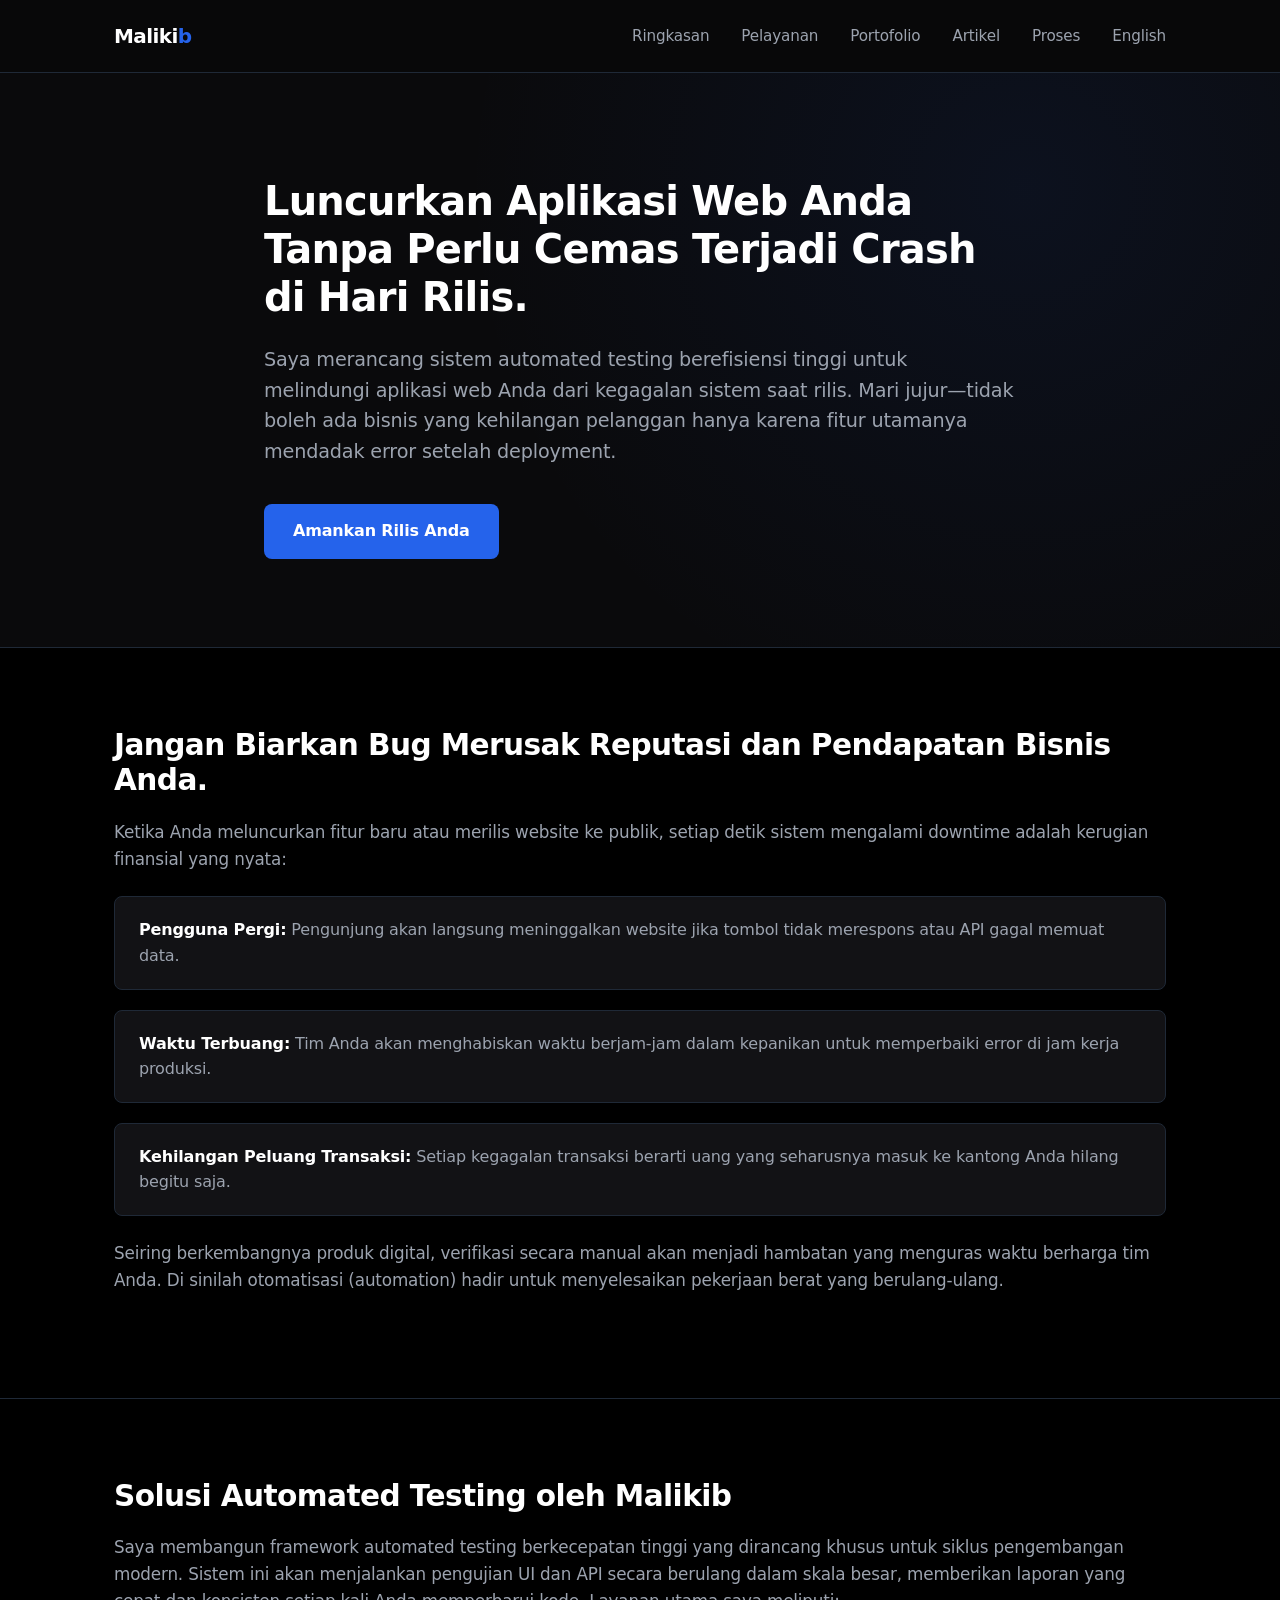
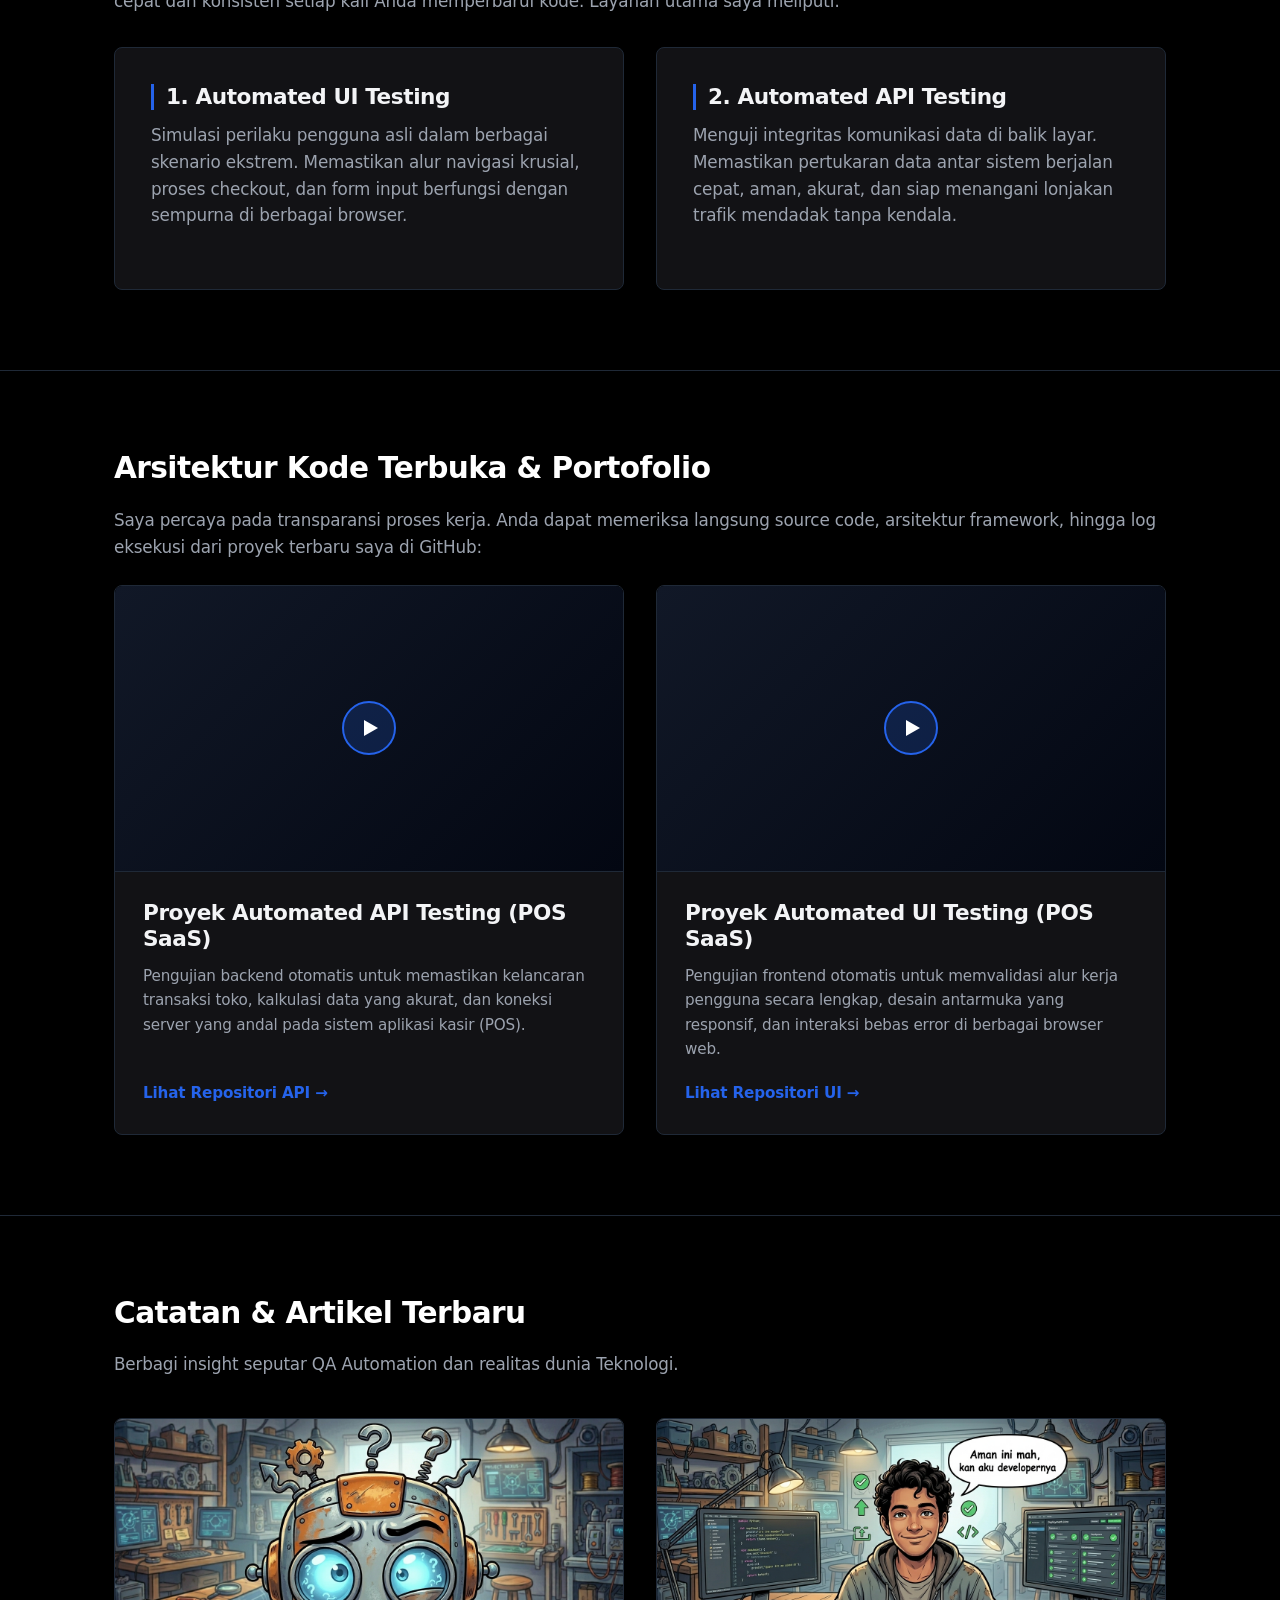
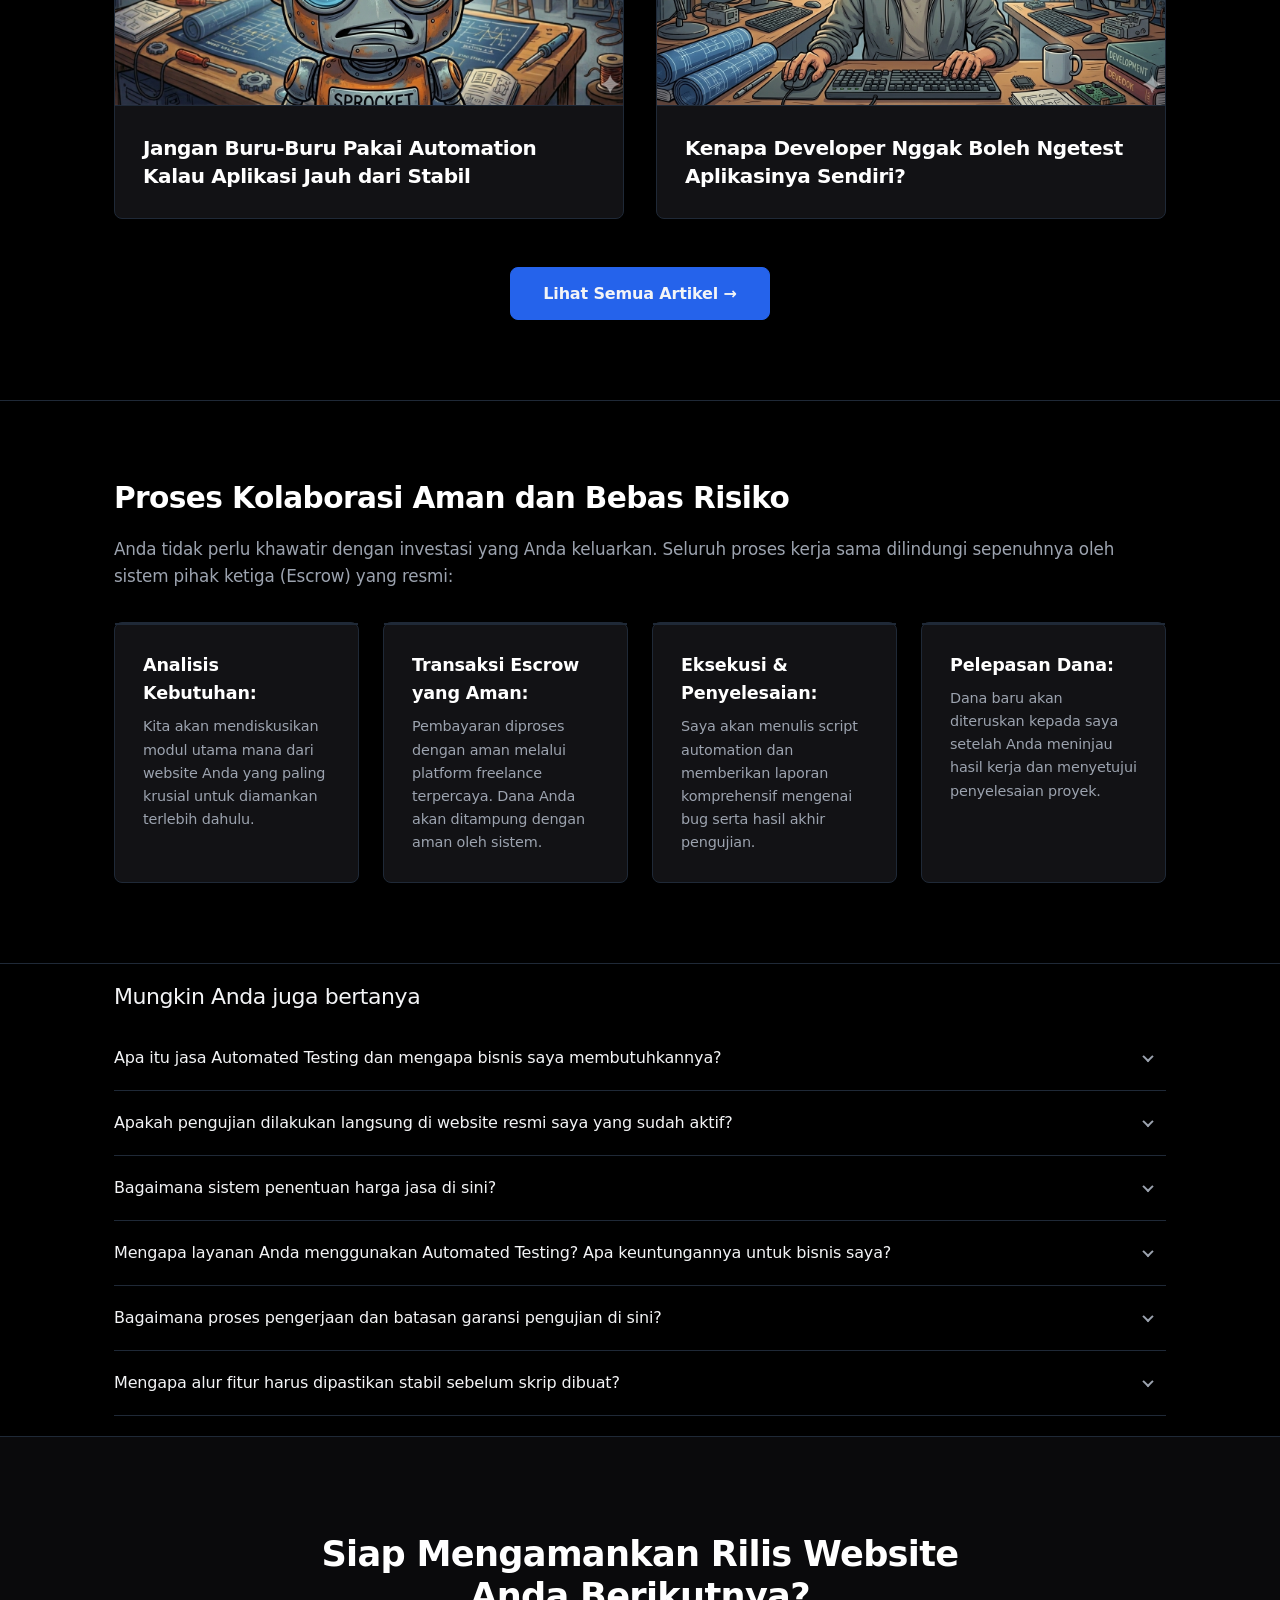
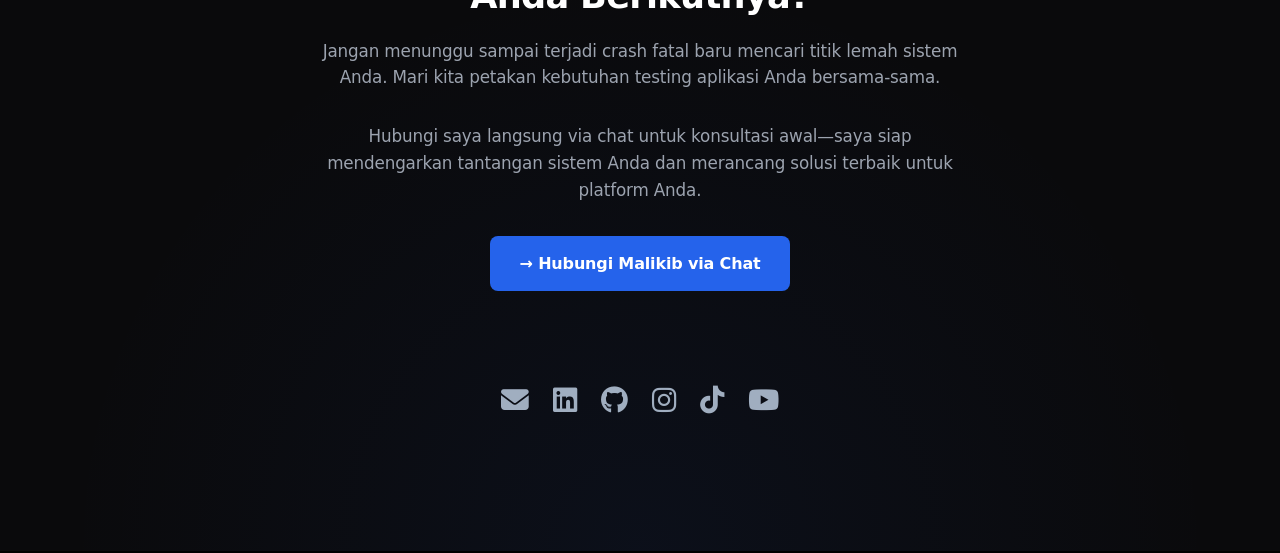
==== index.html @ 9c9fa688 "page: fix typo command" ====
<!DOCTYPE html>
<html lang="id">
<head>
    <meta charset="UTF-8">
    <meta name="viewport" content="width=device-width, initial-scale=1.0">
    <title>Jasa Automated Testing Web | Malikib</title>
    <link rel="icon" type="image/png" href="M-icon.png">
    <link rel="stylesheet" href="https://cdnjs.cloudflare.com/ajax/libs/font-awesome/6.5.1/css/all.min.css">
    <link rel="stylesheet" href="style.css">
</head>
<body>

        <!-- HEADER / NAVIGATION -->
    <header>
        <div class="container nav-container">
            <a href="#" class="logo">Maliki<span>b</span></a>
            <nav>
                <ul>
                    <li><a href="#problems">Ringkasan</a></li>
                    <li><a href="#services">Pelayanan</a></li>
                    <li><a href="#portfolio">Portofolio</a></li>
		    <li><a href="#artikel">Artikel</a></li>
                    <li><a href="#process">Proses</a></li>
		    <li><a href="en/">English</a></li>
                </ul>
            </nav>
        </div>
    </header>
    
    <section class="hero">
        <div class="container hero-content">
            <h1>Luncurkan Aplikasi Web Anda Tanpa Perlu Cemas Terjadi Crash di Hari Rilis.</h1>
            <p>Saya merancang sistem automated testing berefisiensi tinggi untuk melindungi aplikasi web Anda dari kegagalan sistem saat rilis.

Mari jujur—tidak boleh ada bisnis yang kehilangan pelanggan hanya karena fitur utamanya mendadak error setelah deployment.</p>
            <a href="#contact" class="btn">Amankan Rilis Anda</a>
        </div>
    </section>

    <section id="problems">
        <div class="container">
            <h2>Jangan Biarkan Bug Merusak Reputasi dan Pendapatan Bisnis Anda.</h2>
            <p>Ketika Anda meluncurkan fitur baru atau merilis website ke publik, setiap detik sistem mengalami downtime adalah kerugian finansial yang nyata:</p>
            
            <ul class="problem-list">
                <li><strong>Pengguna Pergi:</strong> Pengunjung akan langsung meninggalkan website jika tombol tidak merespons atau API gagal memuat data.</li>
                <li><strong>Waktu Terbuang:</strong> Tim Anda akan menghabiskan waktu berjam-jam dalam kepanikan untuk memperbaiki error di jam kerja produksi.</li>
                <li><strong>Kehilangan Peluang Transaksi:</strong> Setiap kegagalan transaksi berarti uang yang seharusnya masuk ke kantong Anda hilang begitu saja.</li>
            </ul>
            
            <p>Seiring berkembangnya produk digital, verifikasi secara manual akan menjadi hambatan yang menguras waktu berharga tim Anda. Di sinilah otomatisasi (automation) hadir untuk menyelesaikan pekerjaan berat yang berulang-ulang.</p>
        </div>
    </section>

    <section id="services">
        <div class="container">
            <h2>Solusi Automated Testing oleh Malikib</h2>
            <p>Saya membangun framework automated testing berkecepatan tinggi yang dirancang khusus untuk siklus pengembangan modern. Sistem ini akan menjalankan pengujian UI dan API secara berulang dalam skala besar, memberikan laporan yang cepat dan konsisten setiap kali Anda memperbarui kode. Layanan utama saya meliputi:</p>
            
            <div class="solutions-grid">
                <div class="solution-card">
                    <h3>1. Automated UI Testing</h3>
                    <p>Simulasi perilaku pengguna asli dalam berbagai skenario ekstrem. Memastikan alur navigasi krusial, proses checkout, dan form input berfungsi dengan sempurna di berbagai browser.</p>
                </div>
                <div class="solution-card">
                    <h3>2. Automated API Testing</h3>
                    <p>Menguji integritas komunikasi data di balik layar. Memastikan pertukaran data antar sistem berjalan cepat, aman, akurat, dan siap menangani lonjakan trafik mendadak tanpa kendala.</p>
                </div>
            </div>
        </div>
    </section>

    <section id="portfolio">
        <div class="container">
            <h2>Arsitektur Kode Terbuka & Portofolio</h2>
            <p>Saya percaya pada transparansi proses kerja. Anda dapat memeriksa langsung source code, arsitektur framework, hingga log eksekusi dari proyek terbaru saya di GitHub:</p>
            
            <div class="portfolio-grid">
                <div class="portfolio-card">
                    <div class="video-container">
                        <div class="video-placeholder">
                            <div class="play-icon"></div>
                        </div>
                    </div>
                    <div class="portfolio-info">
                        <h3>Proyek Automated API Testing (POS SaaS)</h3>
                        <p>Pengujian backend otomatis untuk memastikan kelancaran transaksi toko, kalkulasi data yang akurat, dan koneksi server yang andal pada sistem aplikasi kasir (POS).</p>
                        <a href="https://github.com/lana-24" class="portfolio-link" target="_blank" rel="noopener">Lihat Repositori API →</a>
                    </div>
                </div>

                <div class="portfolio-card">
                    <div class="video-container">
                        <div class="video-placeholder">
                            <div class="play-icon"></div>
                        </div>
                    </div>
                    <div class="portfolio-info">
                        <h3>Proyek Automated UI Testing (POS SaaS)</h3>
                        <p>Pengujian frontend otomatis untuk memvalidasi alur kerja pengguna secara lengkap, desain antarmuka yang responsif, dan interaksi bebas error di berbagai browser web.</p>
                        <a href="https://github.com/lana-24" class="portfolio-link" target="_blank" rel="noopener">Lihat Repositori UI →</a>
                    </div>
                </div>
            </div> 
        </div>
    </section>

    <section id="artikel">
    <div class="container">
        <h2>Catatan & Artikel Terbaru</h2>
        <p>Berbagi insight seputar QA Automation dan realitas dunia Teknologi.</p>
        
        <div class="artikel-grid">
            <a href="/artikel/automation-vs-manual.html" class="artikel-card">
                <div class="artikel-image-container">
                    <img src="artikel/gambar/robot-bingung.png" alt="Thumbnail Artikel Manual vs Automation" class="artikel-image">
                </div>
                <div class="artikel-info">
                    <h3>Jangan Buru-Buru Pakai Automation Kalau Aplikasi Jauh dari Stabil</h3>
                </div>
            </a>

            <a href="artikel/dev-testing.html" class="artikel-card">
                <div class="artikel-image-container">
                    <img src="artikel/gambar/dev-testing.png" class="artikel-image">
                </div>
                <div class="artikel-info">
                    <h3>Kenapa Developer Nggak Boleh Ngetest Aplikasinya Sendiri?</h3>
                </div>
            </a>
        </div>

	</div> <div class="artikel-action">
            <a href="artikel/" class="btn-selengkapnya">Lihat Semua Artikel →</a>
        </div>

    	</div>
    </section>

    <section id="process">
        <div class="container">
            <h2>Proses Kolaborasi Aman dan Bebas Risiko</h2>
            <p>Anda tidak perlu khawatir dengan investasi yang Anda keluarkan. Seluruh proses kerja sama dilindungi sepenuhnya oleh sistem pihak ketiga (Escrow) yang resmi:</p>
            
            <ul class="process-list">
                <li class="process-step">
                    <strong>Analisis Kebutuhan:</strong>
                    <p>Kita akan mendiskusikan modul utama mana dari website Anda yang paling krusial untuk diamankan terlebih dahulu.</p>
                </li>
                <li class="process-step">
                    <strong>Transaksi Escrow yang Aman:</strong>
                    <p>Pembayaran diproses dengan aman melalui platform freelance terpercaya. Dana Anda akan ditampung dengan aman oleh sistem.</p>
                </li>
                <li class="process-step">
                    <strong>Eksekusi & Penyelesaian:</strong>
                    <p>Saya akan menulis script automation dan memberikan laporan komprehensif mengenai bug serta hasil akhir pengujian.</p>
                </li>
                <li class="process-step">
                    <strong>Pelepasan Dana:</strong>
                    <p>Dana baru akan diteruskan kepada saya setelah Anda meninjau hasil kerja dan menyetujui penyelesaian proyek.</p>
                </li>
            </ul>
        </div>
    </section>

    <section id="faq-section">
    <div class="container">
        <h2 class="faq-title">Mungkin Anda juga bertanya</h2>
        
        <div class="faq-wrapper">
	     <!-- FAQ 1 -->
            <details class="faq-item">
                <summary class="faq-question">
                    Apa itu jasa Automated Testing dan mengapa bisnis saya membutuhkannya?
                    <span class="faq-icon"></span>
                </summary>
                <div class="faq-answer">
			<p>
		    Jasa Automated Testing adalah layanan pengujian website menggunakan skrip kode khusus untuk memeriksa fitur-fitur Anda secara otomatis, cepat, dan instan tanpa risiko kesalahan manusia (human error). Anda membutuhkannya untuk memastikan sistem krusial (seperti alur pembayaran atau checkout) tidak mendadak eror saat diakses pelanggan, sehingga melindungi omzet dan reputasi brand Anda
		    	 </p>
                </div>
            </details>
	    
	    <!-- FAQ 2 -->
            <details class="faq-item">
                <summary class="faq-question">
                    Apakah pengujian dilakukan langsung di website resmi saya yang sudah aktif?
                    <span class="faq-icon"></span>
                </summary>
                <div class="faq-answer">
                    <p>Demi keamanan data pengguna dan kelancaran bisnis Anda, pengujian wajib dilakukan di lingkungan staging atau development (salinan website resmi). Saya tidak menyarankan pengujian langsung di web production karena berisiko mengganggu pengguna yang sedang aktif.</p>
                </div>
            </details>
	    
	    <!-- FAQ 3 -->
            <details class="faq-item">
                <summary class="faq-question">
                    Bagaimana sistem penentuan harga jasa di sini?
                    <span class="faq-icon"></span>
                </summary>
                <div class="faq-answer">
                    <p>Saya mematok harga per alur fitur (per skenario). Hal ini karena setiap fitur memiliki tingkat kerumitan yang berbeda. Sistem ini jauh lebih adil dan transparan, sehingga Anda hanya membayar sesuai dengan kompleksitas fitur yang ingin diuji (misal: Alur Login, Alur Checkout, dll).</p>
                </div>
            </details>
	    
	    <!-- FAQ 4 -->
            <details class="faq-item">
                <summary class="faq-question">
                    Mengapa layanan Anda menggunakan Automated Testing? Apa keuntungannya untuk bisnis saya?
                    <span class="faq-icon"></span>
            </summary>
            <div class="faq-answer">
	    	 
                     <p>Automated Testing menggunakan skrip kode khusus untuk menguji website Anda secara otomatis, instan, dan minim risiko human error. Layanan ini sangat menguntungkan karena skrip tersebut bisa dijalankan berulang kali setiap kali developer Anda melakukan pembaruan kode, sehingga menghemat waktu dan biaya rilis fitur baru Anda dalam jangka panjang.</p>
		     
                    </div>
            </details>
	    
	    <!-- FAQ 5 -->
	    <details class="faq-item">
                <summary class="faq-question">
		Bagaimana proses pengerjaan dan batasan garansi pengujian di sini?
                    <span class="faq-icon"></span>
            	</summary>
            <div class="faq-answer">
	    	 
                     <p>Proses pengerjaan saya berfokus pada stabilitas alur fitur Anda sebelum skrip otomatisasi dibuat:</p>
		     
		     <style>
  		     /* Perbaikan: Nama class harus ditulis lengkap setelah tanda titik */
  		     ul.tanpa-titik-bawaan {
    		     list-style-type: none; /* Menghapus titik/bullet bawaan browser */
    		     padding-left: 0;       /* Menghilangkan jarak menjorok di sebelah kiri */
    		     margin-left: 0;        /* Memastikan teks rata kiri */
  		     }
  
		     /* Tips Tambahan: Memberi jarak antar baris agar FAQ lebih enak dibaca */
  		     ul.tanpa-titik-bawaan li {
    	       	     margin-bottom: 15px;   /* Jarak spasi bawah antar poin */
  		     }
		     </style>
		     
		     <ul class="tanpa-titik-bawaan">
  		     <li>1. Fase Validasi Alur: Saya akan melakukan pengujian eksplorasi secara manual untuk memastikan alur fitur Anda sudah final dan tidak ada eror fatal yang menghentikan fungsi utama. Jika ada kendala, saya laporkan ke developer Anda dan memberikan 2x garansi pengujian ulang setelah diperbaiki.</li>
  		     <li>2. Fase Pembuatan Skrip: Setelah alur fitur dipastikan stabil (artinya logika bisnis dan struktur halamannya tidak akan berubah secara signifikan dalam waktu dekat), saya akan mulai menulis skrip otomatisasinya.</li>
		     </ul>
		     
                    </div>
            </details>
	    
	    <!-- FAQ 6 -->
	    <details class="faq-item">
                <summary class="faq-question">
                    Mengapa alur fitur harus dipastikan stabil sebelum skrip dibuat?
                    <span class="faq-icon"></span>
            </summary>
            <div class="faq-answer">
	    	 
                     <p>Skrip otomatisasi bekerja mengikuti langkah demi langkah yang presisi pada website Anda. Jika tim developer Anda melakukan perubahan alur yang signifikan di tengah jalan (misalnya mengubah struktur tombol atau melompati halaman proses), skrip otomatisasi yang sedang dibuat bisa tidak valid. Memastikan alur stabil di awal akan menjamin skrip otomatisasi Anda akurat dan tahan lama.</p>
		     
                    </div>
            </details>


            </div>
    	</div>
    </section>

    <footer id="contact">
        <div class="container footer-content">
            <h2>Siap Mengamankan Rilis Website Anda Berikutnya?</h2>
            <p>Jangan menunggu sampai terjadi crash fatal baru mencari titik lemah sistem Anda. Mari kita petakan kebutuhan testing aplikasi Anda bersama-sama.</p>
            <p>Hubungi saya langsung via chat untuk konsultasi awal—saya siap mendengarkan tantangan sistem Anda dan merancang solusi terbaik untuk platform Anda.</p>
            
            <div class="footer-cta-container">
                <a href="https://api.whatsapp.com/send/?phone=6285706439821&text=Hi+Malikib%2C+Saya+melihat+website+portofolio+Anda.+Saya+ingin+mendiskusikan+kebutuhan+testing+aplikasi+web+saya+dan+melihat+apakah+kita+bisa+mengobrol+tentang+bagaimana+sistemnya?.&type=phone_number&app_absent=0" class="btn">→ Hubungi Malikib via Chat</a>
            </div>

            <div class="footer-socials">
                <a href="mailto:maulmalikib@gmail.com" title="Email"><i class="fa-solid fa-envelope"></i></a>
                <a href="https://linkedin.com/in/malikib" target="_blank" title="LinkedIn"><i class="fa-brands fa-linkedin"></i></a>
                <a href="https://github.com/lana-24" target="_blank" title="GitHub"><i class="fa-brands fa-github"></i></a>
                <a href="https://instagram.com/malikib874" target="_blank" title="Instagram"><i class="fa-brands fa-instagram"></i></a>
                <a href="https://tiktok.com/@malikib874" target="_blank" title="TikTok"><i class="fa-brands fa-tiktok"></i></a>
                <a href="https://youtube.com/@malikib2" target="_blank" title="YouTube"><i class="fa-brands fa-youtube"></i></a>
            </div>
        </div>
    </footer>

</body>
</html>
---- style.css ----
/* --- RESET & VARIABLES --- */
*, *::before, *::after {
    box-sizing: border-box;
    margin: 0;
    padding: 0;
}

html {
    scroll-behavior: smooth;
}

::selection {
    background-color: var(--accent-blue);
    color: #ffffff;
}

:root {
    --bg-pure: #000000;
    --bg-dark: #0a0a0c;
    --bg-card: #121215;
    --text-primary: #f3f4f6;
    --text-muted: #9ca3af;
    --accent-blue: #2563eb;
    --accent-blue-hover: #3b82f6;
    --border-color: #1f2937;
    --border-glow: #2563eb40;
    --font-sans: 'Inter', system-ui, -apple-system, BlinkMacSystemFont, 'Segoe UI', Roboto, sans-serif;
    --max-width: 1100px;
    --radius: 8px;
    --transition: all 0.2s ease-in-out;
}

/* --- GLOBAL STYLES --- */
body {
    background-color: var(--bg-pure);
    color: var(--text-primary);
    font-family: var(--font-sans);
    line-height: 1.6;
    letter-spacing: -0.01em;
    overflow-x: hidden;
}

img, video {
    display: block;
    max-width: 100%;
}

a {
    color: inherit;
    text-decoration: none;
    transition: var(--transition);
}

/* --- TYPOGRAPHY --- */
h1, h2, h3 {
    font-weight: 700;
    line-height: 1.2;
    color: #ffffff;
    letter-spacing: -0.02em;
}

h1 {
    font-size: 2.5rem;
    margin-bottom: 1.5rem;
}

h2 {
    font-size: 1.85rem;
    margin-bottom: 1.25rem;
    position: relative;
}

h3 {
    font-size: 1.35rem;
    margin-bottom: 0.75rem;
    color: var(--text-primary);
}

p {
    color: var(--text-muted);
    margin-bottom: 1.5rem;
    font-size: 1.05rem;
}

strong {
    color: #ffffff;
}

/* --- LAYOUT UTILITIES --- */
.container {
    width: 100%;
    max-width: var(--max-width);
    margin: 0 auto;
    padding: 0 1.5rem;
}

section {
    padding: 5rem 0;
    border-bottom: 1px solid var(--border-color);
}

section:last-of-type {
    border-bottom: none;
}

/* --- BUTTONS --- */
.btn {
    display: inline-flex;
    align-items: center;
    justify-content: center;
    background-color: var(--accent-blue);
    color: #ffffff;
    font-weight: 600;
    padding: 0.85rem 1.75rem;
    border-radius: var(--radius);
    border: 1px solid transparent;
    cursor: pointer;
    text-align: center;
    font-size: 1rem;
}

.btn:hover {
    background-color: var(--accent-blue-hover);
    transform: translateY(-1px);
    box-shadow: 0 4px 12px var(--border-glow);
}

/* --- HEADER & NAV --- */
header {
    background-color: rgba(10, 10, 12, 0.8);
    backdrop-filter: blur(12px);
    -webkit-backdrop-filter: blur(12px);
    border-bottom: 1px solid var(--border-color);
    position: sticky;
    top: 0;
    z-index: 100;
}

.nav-container {
    display: flex;
    align-items: center;
    justify-content: space-between;
    height: 4.5rem;
}

.logo {
    font-size: 1.25rem;
    font-weight: 800;
    color: #ffffff;
    letter-spacing: -0.03em;
}

.logo:hover {
    color: var(--accent-blue);
}

.logo span {
    color: var(--accent-blue);
}

nav ul {
    display: flex;
    list-style: none;
    gap: 2rem;
}

nav a {
    font-size: 0.95rem;
    font-weight: 500;
    color: var(--text-muted);
}

nav a:hover {
    color: var(--text-primary);
}

/* --- HERO --- */
.hero {
    background: radial-gradient(circle at 80% 20%, #2563eb15 0%, transparent 50%), var(--bg-dark);
    padding: 6.5rem 0 5.5rem 0;
    text-align: left;
}

.hero-content {
    max-width: 800px;
}

.hero p {
    font-size: 1.2rem;
    margin-bottom: 2.25rem;
}

/* --- PROBLEM --- */
.problem-list {
    list-style: none;
    display: flex;
    flex-direction: column;
    gap: 1.25rem;
    margin-top: 1.5rem;
    margin-bottom: 1.5rem;
}

.problem-list li {
    background-color: var(--bg-card);
    border: 1px solid var(--border-color);
    padding: 1.25rem 1.5rem;
    border-radius: var(--radius);
    color: var(--text-muted);
}

/* --- SOLUTIONS --- */
.solutions-grid {
    display: grid;
    grid-template-columns: repeat(2, 1fr);
    gap: 2rem;
    margin-top: 2rem;
}

.solution-card {
    background-color: var(--bg-card);
    border: 1px solid var(--border-color);
    padding: 2.25rem;
    border-radius: var(--radius);
}

.solution-card h3 {
    border-left: 3px solid var(--accent-blue);
    padding-left: 0.75rem;
}

/* --- PORTFOLIO --- */
.portfolio-grid {
    display: grid;
    grid-template-columns: repeat(2, 1fr); 
    /* grid-template-columns: repeat(auto-fit, minmax(300, 1fr)); */
    /* max-width: 900px; */
    
    justify-content: center; 
    gap: 2rem;
    margin-top: 2.5rem auto;
}

.portfolio-card {
    background-color: var(--bg-card);
    border: 1px solid var(--border-color);
    border-radius: var(--radius);
    overflow: hidden;
    display: flex;
    flex-direction: column;
    transition: var(--transition);
}

.portfolio-card:hover {
    border-color: var(--accent-blue);
    box-shadow: 0 4px 20px var(--border-glow);
}

.video-container {
    position: relative;
    width: 100%;
    padding-top: 56.25%; /* 16:9 Aspect Ratio */
    background-color: #000000;
    border-bottom: 1px solid var(--border-color);
}

.video-placeholder {
    position: absolute;
    top: 0;
    left: 0;
    width: 100%;
    height: 100%;
    display: flex;
    align-items: center;
    justify-content: center;
    background: linear-gradient(135deg, #111827 0%, #030712 100%);
}

.play-icon {
    width: 54px;
    height: 54px;
    background-color: rgba(37, 99, 235, 0.2);
    border: 2px solid var(--accent-blue);
    border-radius: 50%;
    display: flex;
    align-items: center;
    justify-content: center;
    transition: var(--transition);
}

.play-icon::after {
    content: '';
    display: block;
    width: 0;
    height: 0;
    border-style: solid;
    border-width: 8px 0 8px 14px;
    border-color: transparent transparent transparent #ffffff;
    margin-left: 4px;
}

.portfolio-card:hover .play-icon {
    background-color: var(--accent-blue);
    transform: scale(1.08);
}

.portfolio-info {
    padding: 1.75rem;
    flex-grow: 1;
    display: flex;
    flex-direction: column;
    justify-content: space-between;
}

.portfolio-info p {
    font-size: 0.95rem;
    margin-bottom: 1.25rem;
}

.portfolio-link {
    display: inline-flex;
    align-items: center;
    color: var(--accent-blue);
    font-weight: 600;
    font-size: 0.95rem;
    margin-top: auto;
}

.portfolio-link:hover {
    color: var(--accent-blue-hover);
}

/* --- PROCESS --- */
.process-list {
    list-style: none;
    display: grid;
    grid-template-columns: repeat(4, 1fr);
    gap: 1.5rem;
    margin-top: 2rem;
}

.process-step {
    background-color: var(--bg-card);
    border: 1px solid var(--border-color);
    padding: 1.75rem;
    border-radius: var(--radius);
    position: relative;
}

.process-step::before {
    content: '';
    position: absolute;
    top: 0;
    left: 0;
    width: 100%;
    height: 2px;
    background-color: var(--border-color);
}

.process-step:hover::before {
    background-color: var(--accent-blue);
}

.process-step strong {
    display: block;
    font-size: 1.1rem;
    margin-bottom: 0.5rem;
    color: #ffffff;
}

.process-step p {
    font-size: 0.9rem;
    margin-bottom: 0;
}

/* --- CTA FOOTER --- */
footer {
    background: radial-gradient(circle at 50% 100%, #2563eb10 0%, transparent 60%), var(--bg-dark);
    padding: 6rem 0;
    text-align: center;
    border-top: 1px solid var(--border-color);
}

.footer-content {
    max-width: 700px;
    margin: 0 auto;
}

.footer-content h2 {
    font-size: 2.2rem;
}

.footer-content p {
    margin-bottom: 2rem;
}

.footer-cta-container {
    margin-top: 2rem;
}

/* Kontainer utama ikon sosial di footer */
.footer-socials {
    display: flex !important;
    justify-content: center !important;
    gap: 1.5rem !important;        /* Jarak antar ikon */
    margin-top: 5.5rem !important;  /* Jarak dari tombol WhatsApp ke ikon */
    margin-bottom: 2rem !important;
}

/* Mengatur tampilan dasar link ikon */
.footer-socials a {
    display: inline-block !important;
    color: #a0aec0 !important;     /* Warna abu-abu serasi teks */
    font-size: 1.8rem !important;   /* Ukuran besar ikon */
    transition: all 0.3s ease !important;
}

/* Efek ketika kursor mouse berada di atas ikon (Hover) */
.footer-socials a:hover {
    color: #2563eb !important;     /* Berubah warna menjadi biru */
    transform: translateY(-3px) !important; /* Efek terangkat */
}

/* --- RESPONSIVE MEDIA QUERIES --- */
@media (max-width: 968px) {
    .process-list {
        grid-template-columns: repeat(2, 1fr);
        gap: 1.5rem;
    }
}

@media (max-width: 768px) {
    h1 { font-size: 2rem; }
    h2 { font-size: 1.6rem; }
    section { padding: 4rem 0; }
    
    .solutions-grid, 
    .portfolio-grid {
        grid-template-columns: 1fr;
        gap: 1.5rem;
    }
    
    nav ul { gap: 1.25rem; }
}

@media (max-width: 576px) {
    .nav-container {
        flex-direction: column;
        justify-content: center;
        gap: 0.5rem;
        height: 5.5rem;
    }
    
    nav ul { gap: 1.5rem; }
    
    .process-list {
        grid-template-columns: 1fr;
    }
    
    .hero { padding: 4.5rem 0 4rem 0; }
    footer { padding: 4rem 0; }
}


/* --- ARTIKEL SECTION */

/* --- ARTIKEL --- */
.artikel-grid {
    display: grid;
    /* grid-template-columns: repeat(2, 1fr);  Dikunci 2 kolom seperti portofolio */
    /* Atau kalau mau auto-responsive pakai baris di bawah ini: */
    grid-template-columns: repeat(auto-fit, minmax(300px, 1fr)); 
    justify-content: center; 
    gap: 2rem;
    margin-top: 2.5rem;
}

.artikel-card {
    background-color: var(--bg-card);
    border: 1px solid var(--border-color);
    border-radius: var(--radius);
    overflow: hidden;
    display: flex;
    flex-direction: column;
    text-decoration: none; /* Menghilangkan garis bawah link pada judul */
    color: inherit; /* Warna teks mengikuti tema utama */
    transition: var(--transition);
}

.artikel-card:hover {
    border-color: var(--accent-blue);
    box-shadow: 0 4px 20px var(--border-glow);
    transform: translateY(-4px); /* Opsional: efek naik dikit pas di-hover */
}

/* Pengganti .video-container khusus untuk Gambar Artikel */
.artikel-image-container {
    position: relative;
    width: 100%;
    padding-top: 56.25%; /* Dikunci rasio 16:9 biar sama rata dengan portofolio */
    background-color: #000000;
    border-bottom: 1px solid var(--border-color);
    overflow: hidden;
}

.artikel-image {
    position: absolute;
    top: 0;
    left: 0;
    width: 100%;
    height: 100%;
    object-fit: cover; /* Gambar terpotong rapi tanpa gepeng */
    transition: var(--transition);
}

/* Efek zoom tipis pada gambar saat card di-hover */
.artikel-card:hover .artikel-image {
    transform: scale(1.03);
}

.artikel-info {
    padding: 1.75rem;
    flex-grow: 1;
    display: flex;
    flex-direction: column;
}

/* Styling Judul Artikel */
.artikel-info h3 {
    font-size: 1.25rem;
    font-weight: 600;
    line-height: 1.4;
    margin: 0;
    color: #ffffff; /* Memastikan judul berwarna putih terang */
    transition: var(--transition);
}

.artikel-card:hover .artikel-info h3 {
    color: var(--accent-blue); /* Judul berubah warna saat card di-hover */
}

/* Pembungkus tombol agar posisinya tepat di tengah bawah grid */
.artikel-action {
    display: flex;
    justify-content: center;
    margin-top: 3rem;
}

/* Desain tombol mandiri (Kondisi Awal: Biru Standar) */
.btn-selengkapnya {
    display: inline-flex;
    align-items: center;
    background-color: var(--accent-blue); /* Langsung warna biru asli */
    color: var(--text-primary); /* Teks langsung putih terang */
    border: 1px solid var(--accent-blue);
    padding: 0.8rem 2rem;
    font-family: var(--font-sans);
    font-weight: 600;
    font-size: 1rem;
    border-radius: var(--radius);
    text-decoration: none;
    transition: var(--transition);
}

/* Efek Hover: Berubah jadi Biru Menyala + Efek Glow */
.btn-selengkapnya:hover {
    background-color: var(--accent-blue-hover); /* Berubah jadi biru menyala */
    border-color: var(--accent-blue-hover);
    box-shadow: 0 4px 20px var(--border-glow); /* Efek glow menyala */
    transform: translateY(-2px); /* Naik dikit */
}

@media (max-width: 1024px) {
    
    /* === 1. PENGATURAN ARTIKEL === */
    .artikel-grid {
        grid-template-columns: 1fr !important;
        row-gap: 2rem !important; 
        column-gap: 0 !important;
        padding-left: 1rem;
        padding-right: 1rem;
    }

    .artikel-card {
        width: 100% !important;
        box-sizing: border-box;
        margin-bottom: 1rem; 
    }

    .artikel-info h3 {
        font-size: 1.15rem !important;
        word-wrap: break-word;
        overflow-wrap: break-word;
    }

    /* === 2. FIX HEADER UNTUK MOBILE === */
    
    /* Naikin tinggi dikit jadi 4rem biar ada ruang napas, kasih padding seimbang kiri-kanan */
    .nav-container {
        height: 4.5rem !important;
        padding-left: 1.25rem !important;
        padding-right: 1.25rem !important;
        display: flex !important;
        justify-content: space-between !important;
        align-items: center !important;
        width: 100% !important;
        box-sizing: border-box !important;
    }

    /* Bikin logo sedikit lebih imut biar gak makan space menu utama */
    .logo {
        font-size: 1.05rem !important;
        margin-right: 0.25rem !important;
        flex-shrink: 0; /* Logo dilarang gepeng */

	transform: translateY(8px) !important; 
    }

    /* Bungkus nav agar dia mengambil sisa ruang yang ada dan mendorong konten ke tengah */
    header nav {
        flex-grow: 1;
        display: flex;
        justify-content: flex-end; /* Mendorong menu ke kanan secara rapi */
        overflow: visible;
    }

    /* Atur ulang ul tempat menu berada */
    nav ul {
        display: flex !important;
        justify-content: space-evenly !important; /* Bagi rata jarak antar menu */
        gap: 0.35rem !important; /* Jarak aman antar menu */
        padding: 0 !important;
        margin: 0 !important;
        width: 100% !important;
    }

    /* Amankan teks link menu navigasi */
    nav a {
        font-size: 0.72rem !important; /* Susutkan sedikit lagi biar huruf 'R' gak kepentok */
        padding: 0.3rem 0.35rem !important; /* Kasih padding seimbang biar enak dilihat */
        white-space: nowrap !important; /* Cegah teks patah baris */
        display: inline-block;
    }

    .footer-socials {
        gap: 1.5rem !important;        /* Jarak antar ikon dikecilkan agar muat di layar HP */
        margin-top: 3rem !important;   /* Jarak dari tombol WhatsApp dikurangi supaya tidak terlalu renggang */
        margin-bottom: 1rem !important;
    }

    .footer-socials a {
        font-size: 1.5rem !important;  /* Ukuran ikon sedikit diperkecil agar proporsional */
    }
    img {
    max-width: 100%; /* Biar gambar gak jebol keluar layar HP */
    height: auto;
  }
}

/* ==========================================================================
   FAQ Section Component (Mengikuti Class Container Kamu)
   ========================================================================== */
#faq-section {
    padding: 20px 0;
    font-family: var(--font-sans);
}

.faq-title {
    font-size: 22px;
    font-weight: normal;
    margin-bottom: 16px;
    color: var(--text-primary);
}

.faq-wrapper {
    width: 100%;
}

/* Baris Item FAQ */
.faq-item {
    border-bottom: 1px solid var(--border-color);
    transition: var(--transition);
}

/* Menghilangkan panah default bawaan browser */
.faq-item summary::-webkit-details-marker {
    display: none;
}
.faq-item summary {
    list-style: none;
}

/* Baris Pertanyaan */
.faq-question {
    display: flex;
    justify-content: space-between;
    align-items: center;
    padding: 14px 0;
    font-size: 16px;
    cursor: pointer;
    user-select: none;
    color: var(--text-primary);
    transition: var(--transition);
}

/* ==========================================================================
   Ikon Segitiga (Tanpa Latar Belakang & Hover Mandiri)
   ========================================================================== */
.faq-icon {
    width: 36px;
    height: 36px;
    display: flex;
    align-items: center;
    justify-content: center;
    position: relative;
    cursor: pointer; /* Kursor tangan hanya muncul saat di atas area segitiga */
    transition: var(--transition);
}

/* Bentuk dasar segitiga/panah (warna default abu-abu) */
.faq-icon::after {
    content: "";
    width: 8px;
    height: 8px;
    border-right: 2px solid var(--text-muted);
    border-bottom: 2px solid var(--text-muted);
    transform: rotate(45deg) translate(-1px, -1px);
    transition: var(--transition);
}

/* HOVER EFFECT: Hanya aktif saat kursor tepat di atas segitiga */
.faq-icon:hover::after {
    border-color: var(--accent-blue-hover);
}

/* Efek Putar Panah saat <details> Terbuka/Open */
.faq-item[open] .faq-icon::after {
    transform: rotate(225deg) translate(1px, 1px);
}

/* ==========================================================================
   Bagian Jawaban
   ========================================================================== */
.faq-answer {
    padding-bottom: 16px;
    font-size: 14px;
    line-height: 1.5;
    color: var(--text-muted);
}

.faq-answer p {
    margin: 0;
}
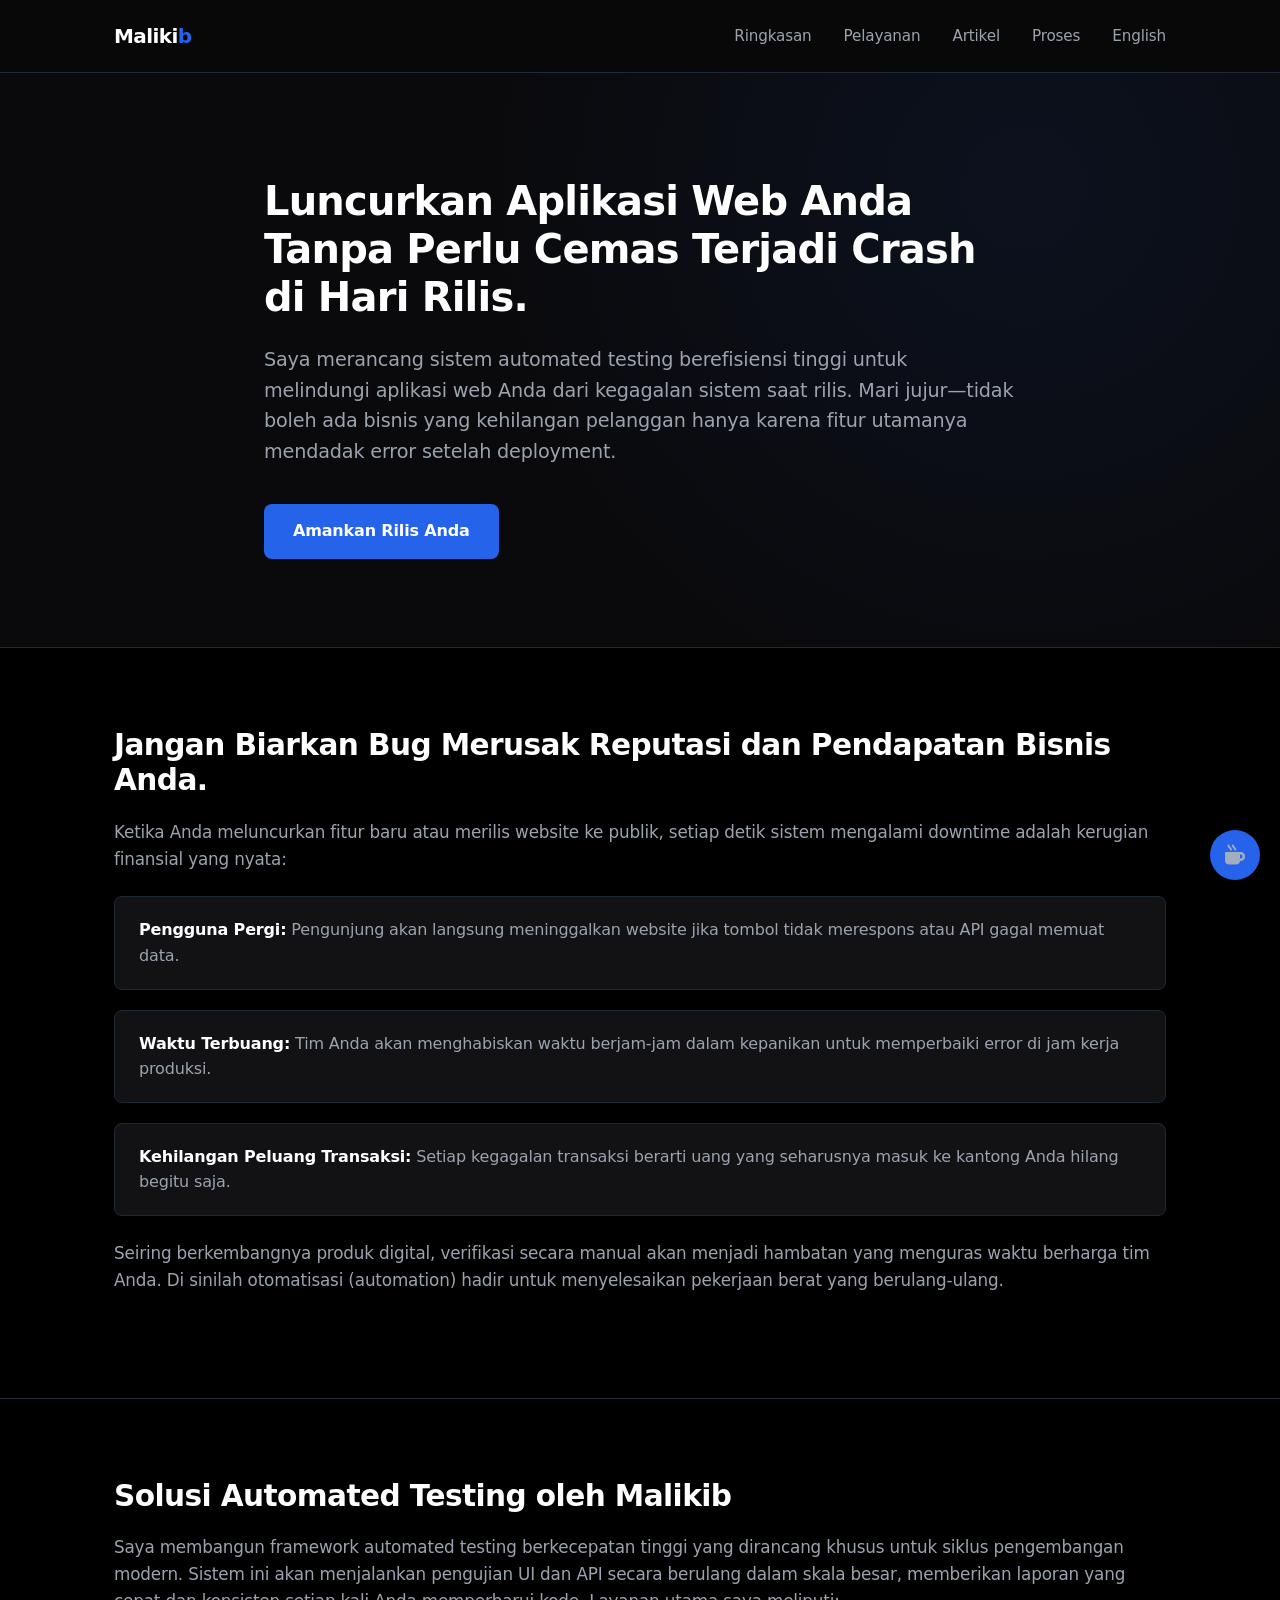
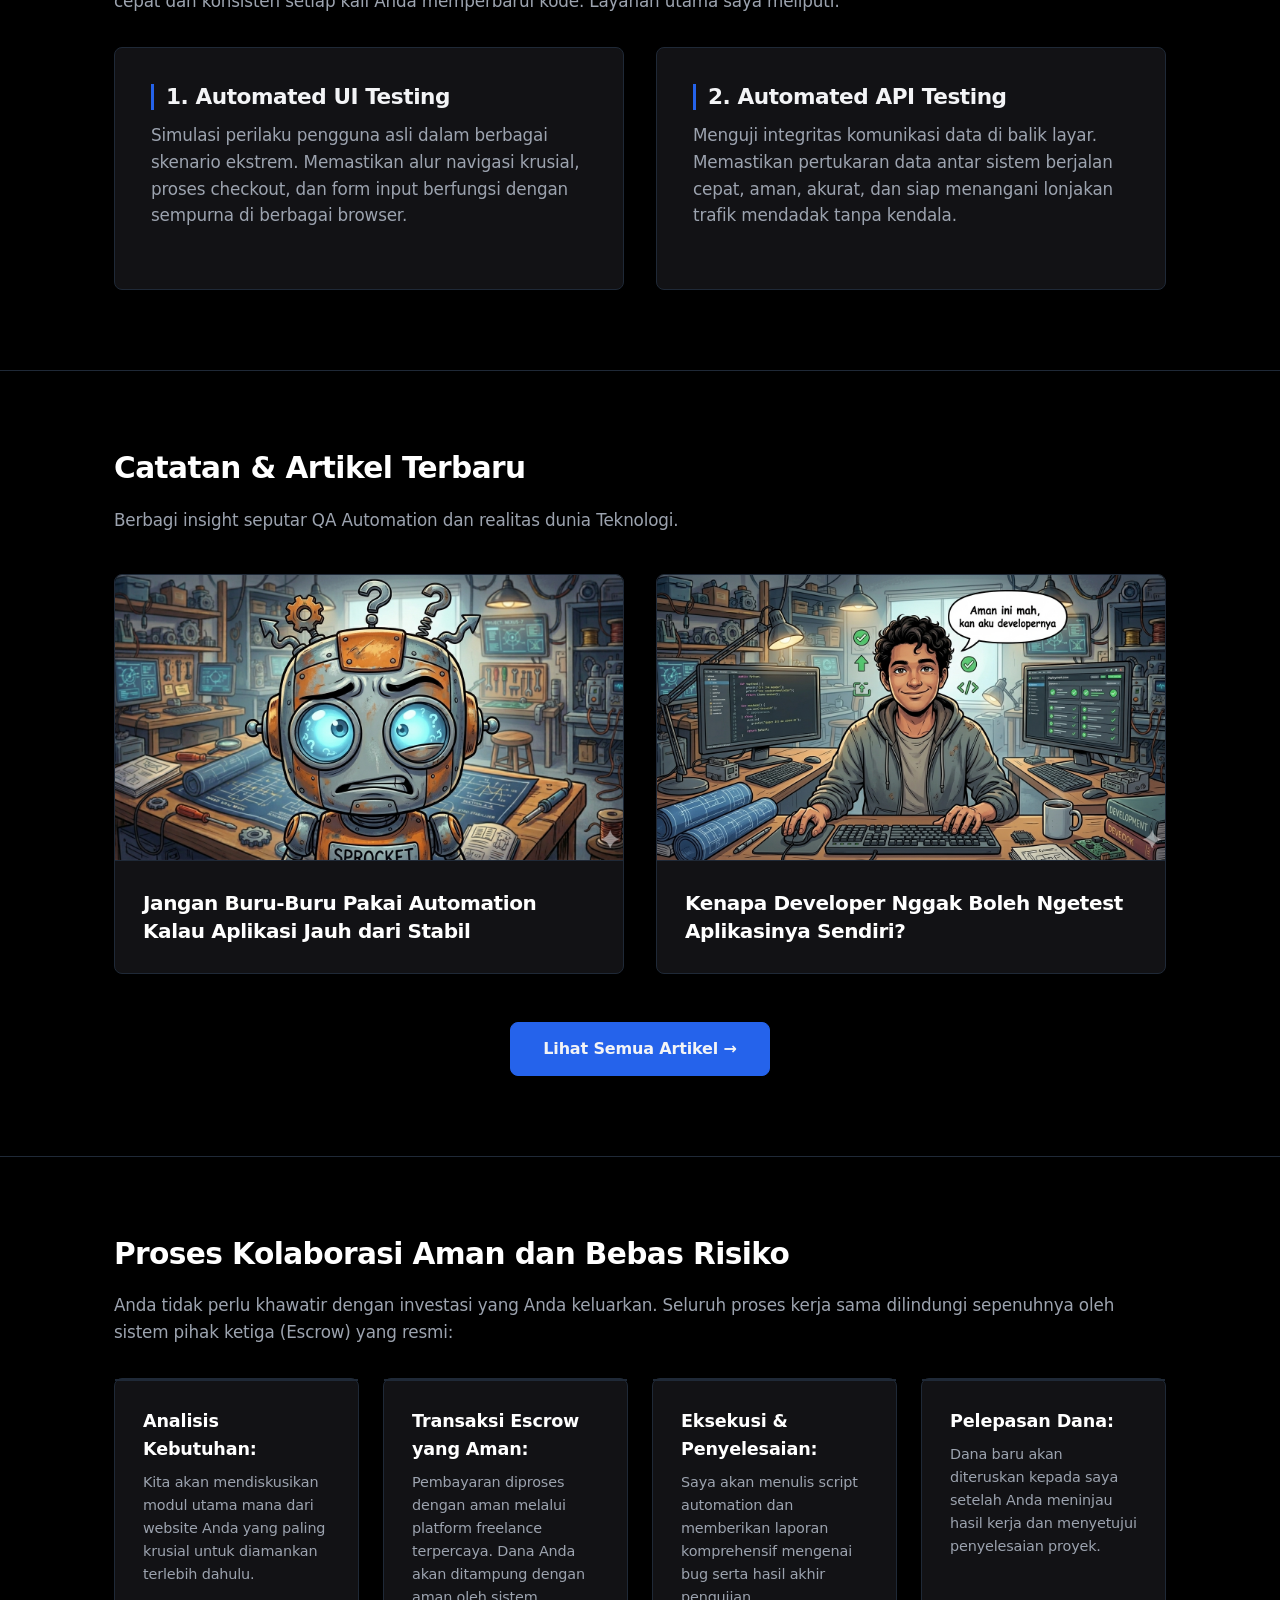
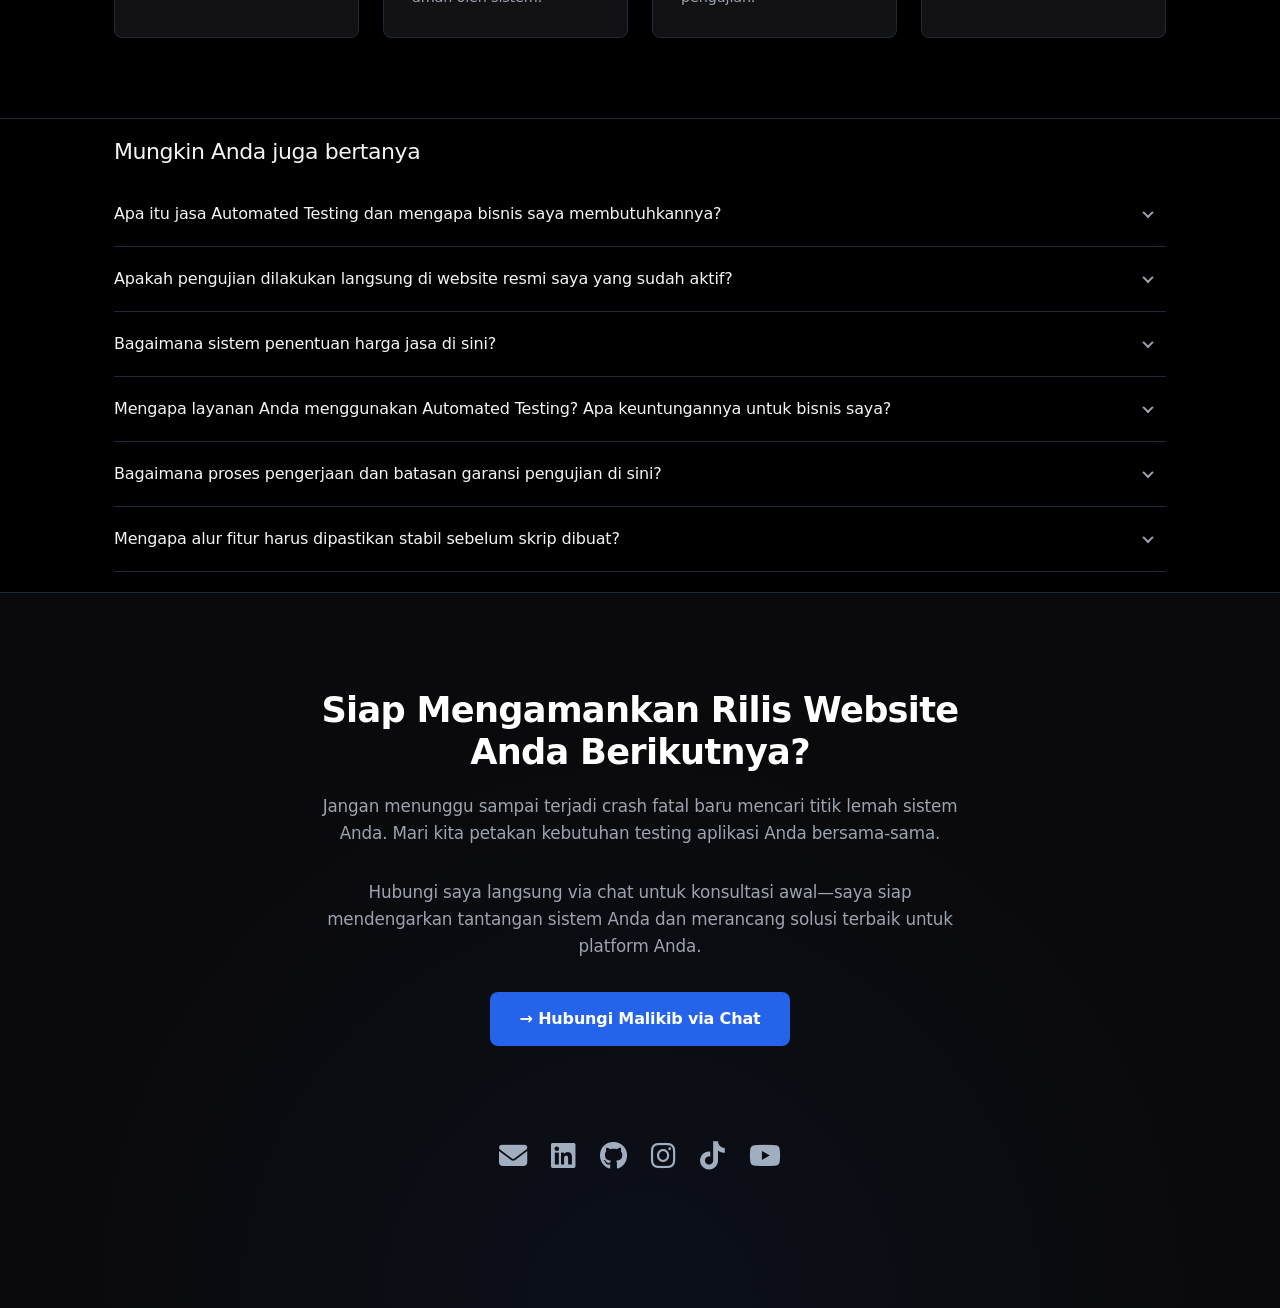
==== commit e0743a26: "page: hide portofolio(temporary) and give button traktir" ====
--- a/index.html
+++ b/index.html
@@ -18,7 +18,7 @@
                 <ul>
                     <li><a href="#problems">Ringkasan</a></li>
                     <li><a href="#services">Pelayanan</a></li>
-                    <li><a href="#portfolio">Portofolio</a></li>
+                    <li hidden><a href="#portfolio">Portofolio</a></li>
 		    <li><a href="#artikel">Artikel</a></li>
                     <li><a href="#process">Proses</a></li>
 		    <li><a href="en/">English</a></li>
@@ -70,7 +70,7 @@
         </div>
     </section>
 
-    <section id="portfolio">
+    <section id="portfolio" hidden>
         <div class="container">
             <h2>Arsitektur Kode Terbuka & Portofolio</h2>
             <p>Saya percaya pada transparansi proses kerja. Anda dapat memeriksa langsung source code, arsitektur framework, hingga log eksekusi dari proyek terbaru saya di GitHub:</p>
@@ -287,5 +287,11 @@
         </div>
     </footer>
 
+
+    <!-- TOMBOL KOPI -->
+    <a href="https://teer.id/malikib" class="btn-traktir-kopi" target="_blank" title="Mau Traktir saya kopi?">
+     <i class="fa-solid fa-mug-hot"></i>
+    </a>
+
 </body>
 </html>
--- a/style.css
+++ b/style.css
@@ -749,4 +749,31 @@
 
 .faq-answer p {
     margin: 0;
+}
+
+.btn-traktir-kopi {
+      position: fixed !important; /* Paksa posisi melayang */
+      bottom: 20px;
+      right: 20px;
+      left: auto;
+      width: 50px;
+      height: 50px;
+      background-color: var(--accent-blue) !important;
+      color: #a0aec0 !important;
+      border-radius: 50%;
+      display: flex;
+      align-items: center;
+      justify-content: center;
+      text-decoration: none;
+      font-size: 20px;
+      box-shadow: var(--border-glow);
+      z-index: 99999; /* Angka diperbesar agar pasti berada di paling atas */
+      transition: all 0.3s ease;
+    }
+
+.btn-traktir-kopi:hover {
+      background-color: var(--accent-blue-hover);
+      filter: brightness(1.2);
+      transform: scale(1.1) rotate(-10deg);
+      box-shadow: 0 4px 12px var(--border-glow);
 }
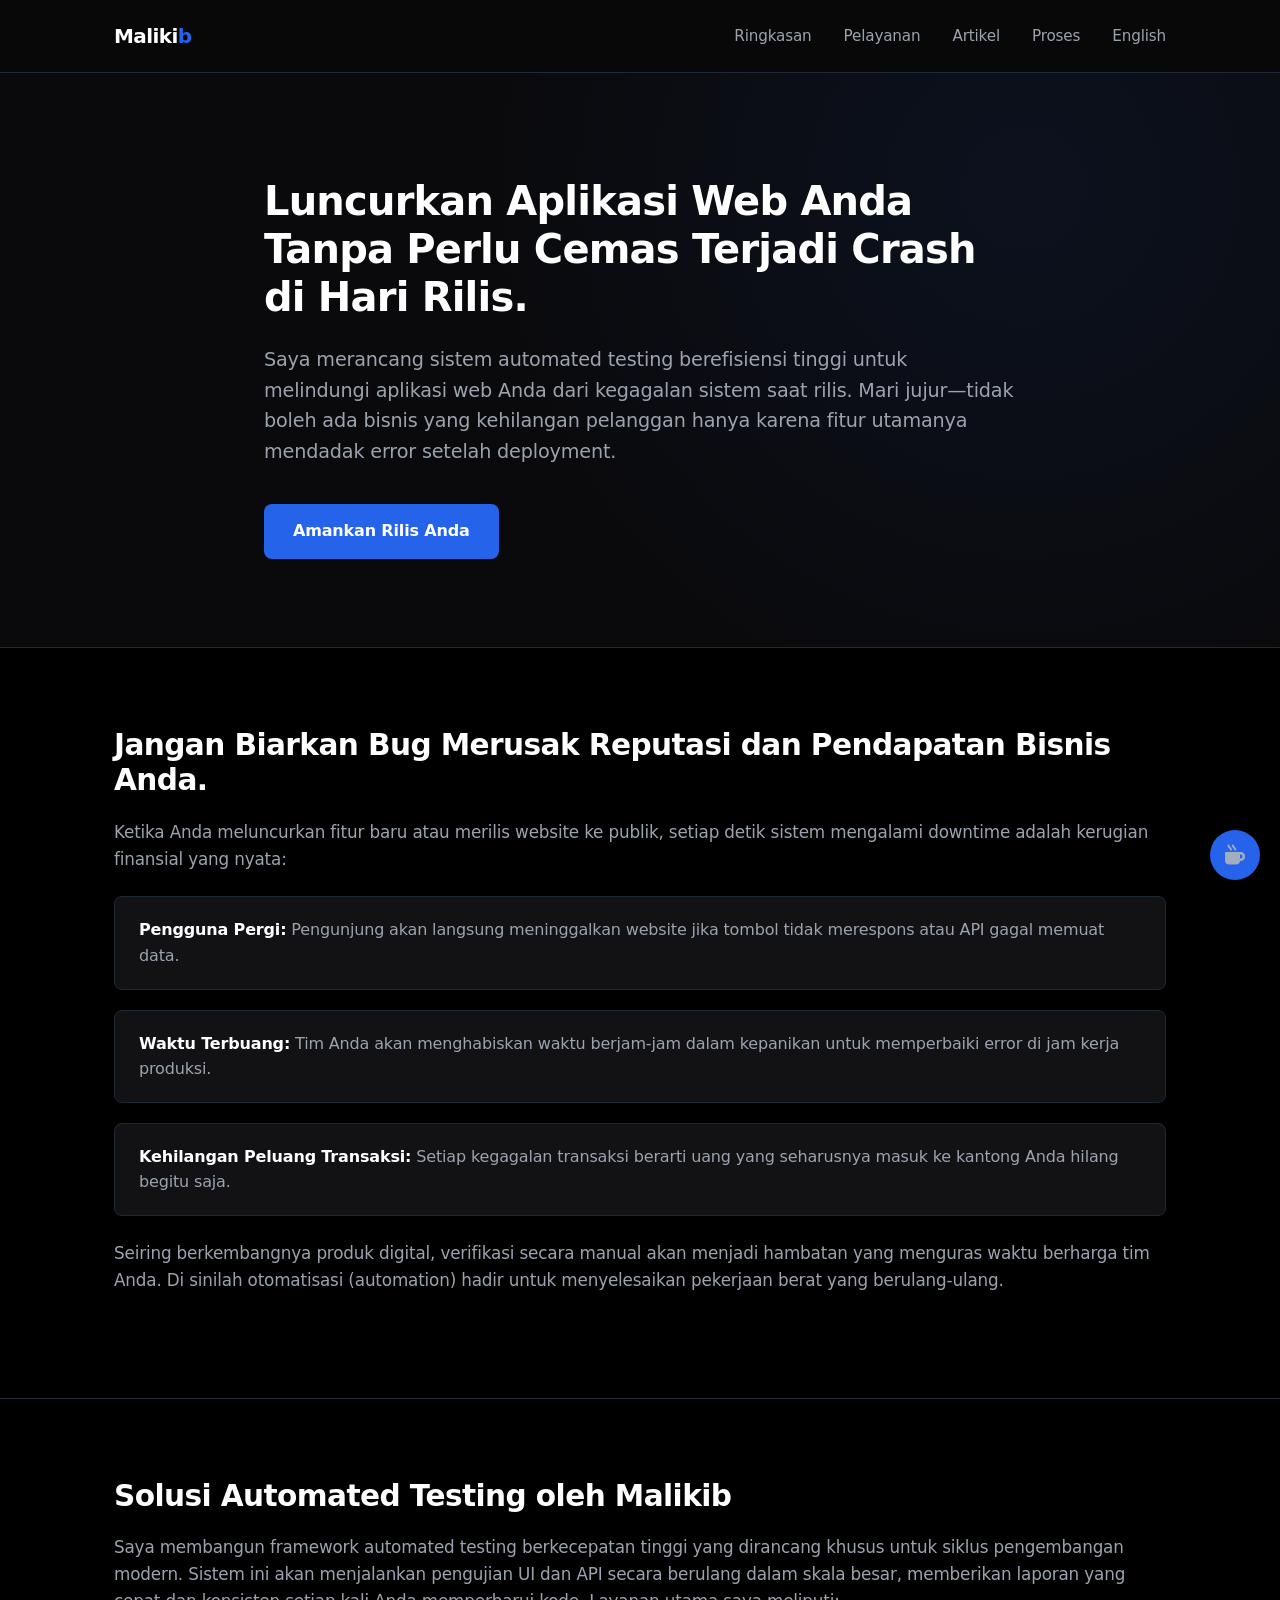
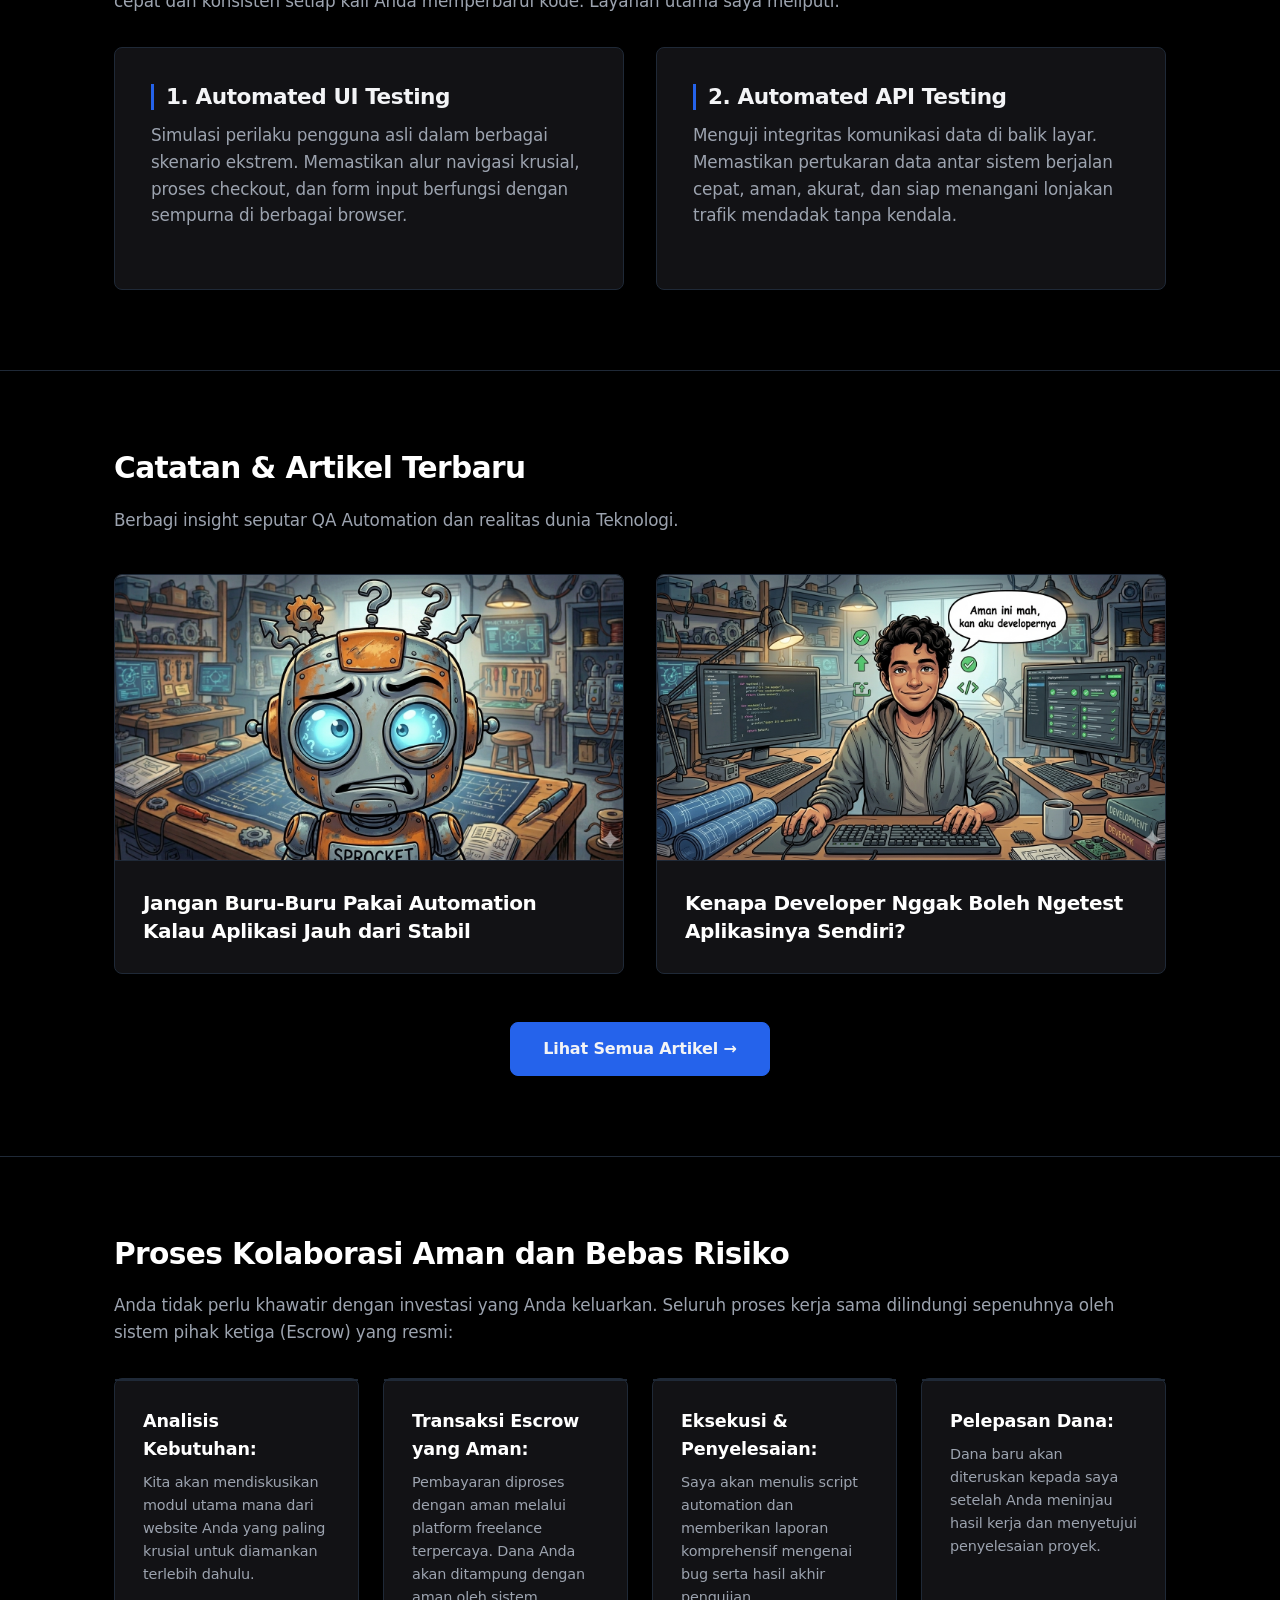
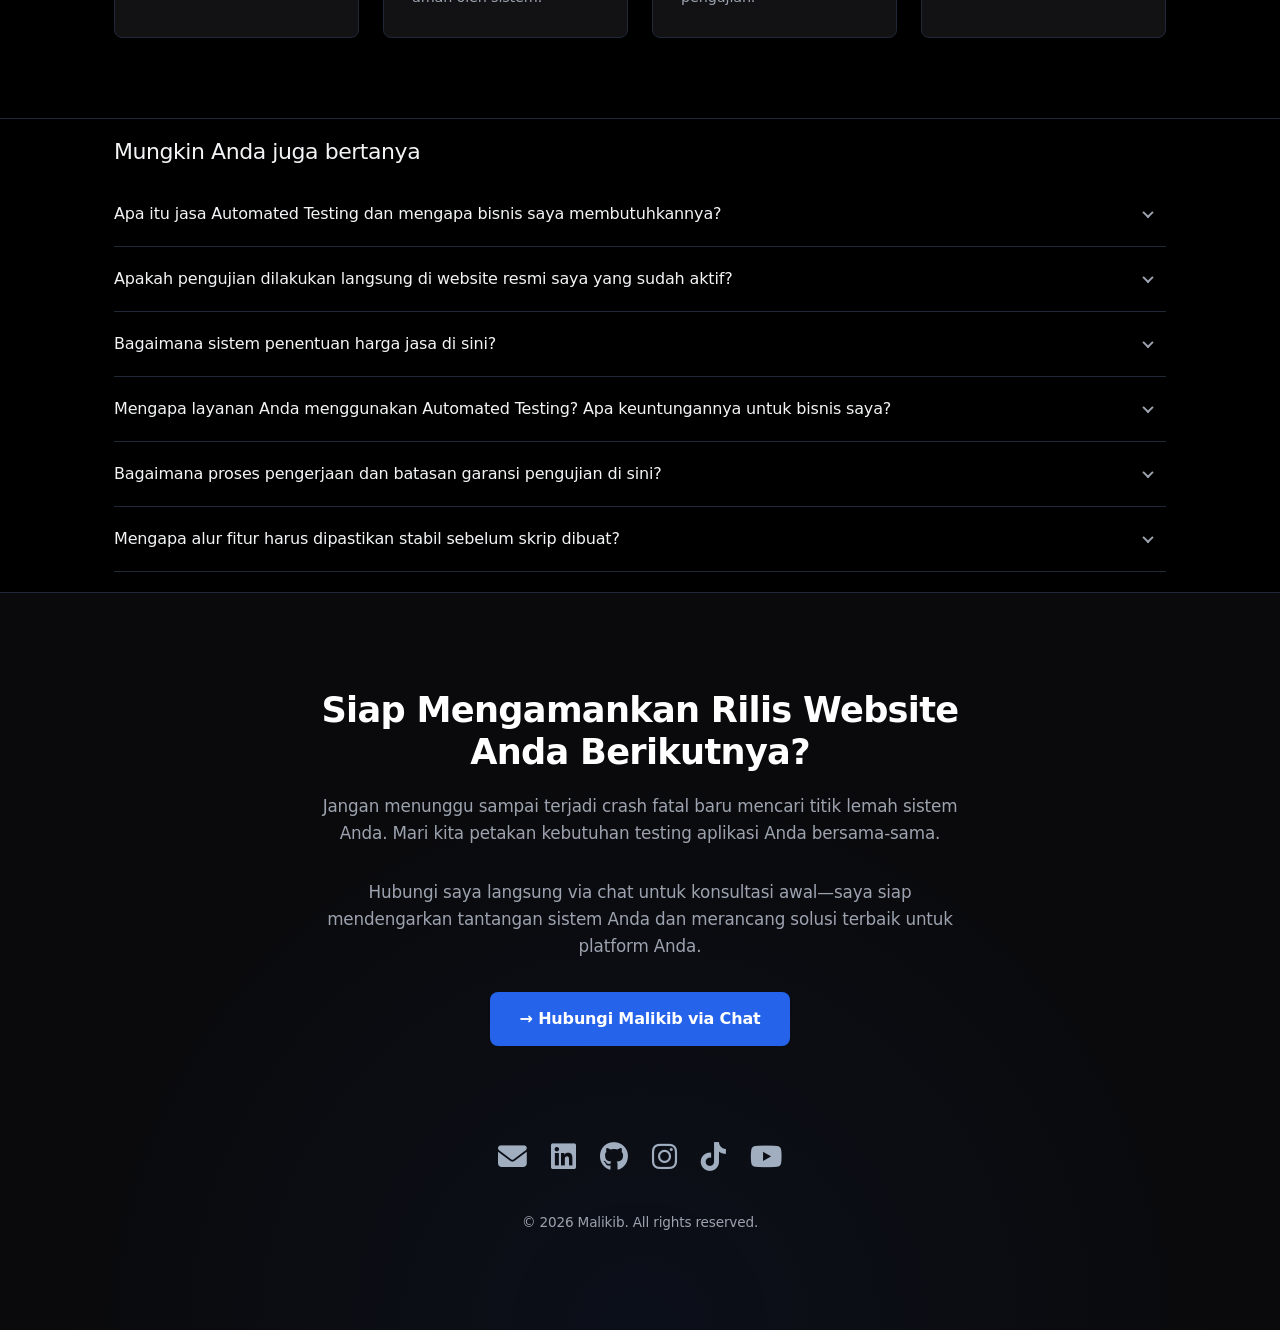
==== commit 8f138d3d: "page: add portofolio page" ====
--- a/index.html
+++ b/index.html
@@ -6,14 +6,16 @@
     <title>Jasa Automated Testing Web | Malikib</title>
     <link rel="icon" type="image/png" href="M-icon.png">
     <link rel="stylesheet" href="https://cdnjs.cloudflare.com/ajax/libs/font-awesome/6.5.1/css/all.min.css">
-    <link rel="stylesheet" href="style.css">
+    <link rel="stylesheet" href="style-global.css" ">
+    <!-- Aturan buat HP (layar dari 0px sampai 768px) -->
+    <link rel="stylesheet" href="style-hp.css" media="screen and (max-width: 768px)">
 </head>
 <body>
 
         <!-- HEADER / NAVIGATION -->
     <header>
         <div class="container nav-container">
-            <a href="#" class="logo">Maliki<span>b</span></a>
+            <a href="portofolio/" class="logo">Maliki<span>b</span></a>
             <nav>
                 <ul>
                     <li><a href="#problems">Ringkasan</a></li>
@@ -284,6 +286,9 @@
                 <a href="https://tiktok.com/@malikib874" target="_blank" title="TikTok"><i class="fa-brands fa-tiktok"></i></a>
                 <a href="https://youtube.com/@malikib2" target="_blank" title="YouTube"><i class="fa-brands fa-youtube"></i></a>
             </div>
+	    <p style="font-size: 0.85rem; color: var(--text-muted); margin-top: 2rem; margin-bottom: 0;">
+                &copy; 2026 Malikib. All rights reserved.
+	    </p>
         </div>
     </footer>
 
@@ -294,4 +299,4 @@
     </a>
 
 </body>
-</html>+</html>
--- a/style-global.css
+++ b/style-global.css
@@ -0,0 +1,643 @@
+/* --- RESET & VARIABLES --- */
+*, *::before, *::after {
+    box-sizing: border-box;
+    margin: 0;
+    padding: 0;
+}
+
+html {
+    scroll-behavior: smooth;
+}
+
+::selection {
+    background-color: var(--accent-blue);
+    color: #ffffff;
+}
+
+:root {
+    --bg-pure: #000000;
+    --bg-dark: #0a0a0c;
+    --bg-card: #121215;
+    --text-primary: #f3f4f6;
+    --text-muted: #9ca3af;
+    --accent-blue: #2563eb;
+    --accent-blue-hover: #3b82f6;
+    --border-color: #1f2937;
+    --border-glow: #2563eb40;
+    --font-sans: 'Inter', system-ui, -apple-system, BlinkMacSystemFont, 'Segoe UI', Roboto, sans-serif;
+    --max-width: 1100px;
+    --radius: 8px;
+    --transition: all 0.2s ease-in-out;
+}
+
+/* --- GLOBAL STYLES --- */
+body {
+    background-color: var(--bg-pure);
+    color: var(--text-primary);
+    font-family: var(--font-sans);
+    line-height: 1.6;
+    letter-spacing: -0.01em;
+    overflow-x: hidden;
+}
+
+img, video {
+    display: block;
+    max-width: 100%;
+}
+
+a {
+    color: inherit;
+    text-decoration: none;
+    transition: var(--transition);
+}
+
+/* --- TYPOGRAPHY --- */
+h1, h2, h3 {
+    font-weight: 700;
+    line-height: 1.2;
+    color: #ffffff;
+    letter-spacing: -0.02em;
+}
+
+h1 {
+    font-size: 2.5rem;
+    margin-bottom: 1.5rem;
+}
+
+h2 {
+    font-size: 1.85rem;
+    margin-bottom: 1.25rem;
+    position: relative;
+}
+
+h3 {
+    font-size: 1.35rem;
+    margin-bottom: 0.75rem;
+    color: var(--text-primary);
+}
+
+p {
+    color: var(--text-muted);
+    margin-bottom: 1.5rem;
+    font-size: 1.05rem;
+}
+
+strong {
+    color: #ffffff;
+}
+
+/* --- LAYOUT UTILITIES --- */
+.container {
+    width: 100%;
+    max-width: var(--max-width);
+    margin: 0 auto;
+    padding: 0 1.5rem;
+}
+
+section {
+    padding: 5rem 0;
+    border-bottom: 1px solid var(--border-color);
+}
+
+section:last-of-type {
+    border-bottom: none;
+}
+
+/* --- BUTTONS --- */
+.btn {
+    display: inline-flex;
+    align-items: center;
+    justify-content: center;
+    background-color: var(--accent-blue);
+    color: #ffffff;
+    font-weight: 600;
+    padding: 0.85rem 1.75rem;
+    border-radius: var(--radius);
+    border: 1px solid transparent;
+    cursor: pointer;
+    text-align: center;
+    font-size: 1rem;
+}
+
+.btn:hover {
+    background-color: var(--accent-blue-hover);
+    transform: translateY(-1px);
+    box-shadow: 0 4px 12px var(--border-glow);
+}
+
+/* --- HEADER & NAV --- */
+header {
+    background-color: rgba(10, 10, 12, 0.8);
+    backdrop-filter: blur(12px);
+    -webkit-backdrop-filter: blur(12px);
+    border-bottom: 1px solid var(--border-color);
+    position: sticky;
+    top: 0;
+    z-index: 100;
+}
+
+.nav-container, .nav-container-subpages {
+    display: flex;
+    align-items: center;
+    justify-content: space-between;
+    min-height: 4.5rem;
+}
+
+.logo {
+    display: flex;
+    align-items: center; /* FIXED: Pembenahan typo align-item */
+    font-size: 1.25rem;
+    font-weight: 800;
+    color: #ffffff;
+    letter-spacing: -0.03em;
+}
+
+.logo:hover, .logo span {
+    color: var(--accent-blue); /* KEDUA DUPLIKAT DISATUKAN DI SINI */
+}
+
+nav ul {
+    display: flex;
+    list-style: none;
+    gap: 2rem;
+}
+
+nav a {
+    font-size: 0.95rem;
+    font-weight: 500;
+    color: var(--text-muted);
+}
+
+nav a:hover {
+    color: var(--text-primary);
+}
+
+/* --- HERO --- */
+.hero {
+    background: radial-gradient(circle at 80% 20%, #2563eb15 0%, transparent 50%), var(--bg-dark);
+    padding: 6.5rem 0 5.5rem 0;
+    text-align: left;
+}
+
+.hero-content {
+    max-width: 800px;
+}
+
+.hero p {
+    font-size: 1.2rem;
+    margin-bottom: 2.25rem;
+}
+
+/* --- PROBLEM --- */
+.problem-list {
+    list-style: none;
+    display: flex;
+    flex-direction: column;
+    gap: 1.25rem;
+    margin-top: 1.5rem;
+    margin-bottom: 1.5rem;
+}
+
+.problem-list li {
+    background-color: var(--bg-card);
+    border: 1px solid var(--border-color);
+    padding: 1.25rem 1.5rem;
+    border-radius: var(--radius);
+    color: var(--text-muted);
+}
+
+/* --- SOLUTIONS --- */
+.solutions-grid {
+    display: grid;
+    grid-template-columns: repeat(2, 1fr);
+    gap: 2rem;
+    margin-top: 2rem;
+}
+
+.solution-card {
+    background-color: var(--bg-card);
+    border: 1px solid var(--border-color);
+    padding: 2.25rem;
+    border-radius: var(--radius);
+}
+
+.solution-card h3 {
+    border-left: 3px solid var(--accent-blue);
+    padding-left: 0.75rem;
+}
+
+/* --- PORTFOLIO --- */
+.portfolio-grid {
+    display: grid;
+    grid-template-columns: repeat(2, 1fr); 
+    justify-content: center; 
+    gap: 2rem;
+    margin-top: 2.5rem;
+}
+
+.portfolio-card {
+    background-color: var(--bg-card);
+    border: 1px solid var(--border-color);
+    border-radius: var(--radius);
+    overflow: hidden;
+    display: flex;
+    flex-direction: column;
+    transition: var(--transition);
+}
+
+.portfolio-card:hover {
+    border-color: var(--accent-blue);
+    box-shadow: 0 4px 20px var(--border-glow);
+}
+
+.video-container {
+    position: relative;
+    width: 100%;
+    padding-top: 56.25%; /* 16:9 Aspect Ratio */
+    background-color: #000000;
+    border-bottom: 1px solid var(--border-color);
+}
+
+.video-placeholder {
+    position: absolute;
+    top: 0;
+    left: 0;
+    width: 100%;
+    height: 100%;
+    display: flex;
+    align-items: center;
+    justify-content: center;
+    background: linear-gradient(135deg, #111827 0%, #030712 100%);
+}
+
+.play-icon {
+    width: 54px;
+    height: 54px;
+    background-color: rgba(37, 99, 235, 0.2);
+    border: 2px solid var(--accent-blue);
+    border-radius: 50%;
+    display: flex;
+    align-items: center;
+    justify-content: center;
+    transition: var(--transition);
+}
+
+.play-icon::after {
+    content: '';
+    display: block;
+    width: 0;
+    height: 0;
+    border-style: solid;
+    border-width: 8px 0 8px 14px;
+    border-color: transparent transparent transparent #ffffff;
+    margin-left: 4px;
+}
+
+.portfolio-card:hover .play-icon {
+    background-color: var(--accent-blue);
+    transform: scale(1.08);
+}
+
+.portfolio-info {
+    padding: 1.75rem;
+    flex-grow: 1;
+    display: flex;
+    flex-direction: column;
+    justify-content: space-between;
+}
+
+.portfolio-info p {
+    font-size: 0.95rem;
+    margin-bottom: 1.25rem;
+}
+
+.portfolio-link {
+    display: inline-flex;
+    align-items: center;
+    color: var(--accent-blue);
+    font-weight: 600;
+    font-size: 0.95rem;
+    margin-top: auto;
+}
+
+.portfolio-link:hover {
+    color: var(--accent-blue-hover);
+}
+
+/* --- PROCESS --- */
+.process-list {
+    list-style: none;
+    display: grid;
+    grid-template-columns: repeat(4, 1fr);
+    gap: 1.5rem;
+    margin-top: 2rem;
+}
+
+.process-step {
+    background-color: var(--bg-card);
+    border: 1px solid var(--border-color);
+    padding: 1.75rem;
+    border-radius: var(--radius);
+    position: relative;
+}
+
+.process-step::before {
+    content: '';
+    position: absolute;
+    top: 0;
+    left: 0;
+    width: 100%;
+    height: 2px;
+    background-color: var(--border-color);
+}
+
+.process-step:hover::before {
+    background-color: var(--accent-blue);
+}
+
+.process-step strong {
+    display: block;
+    font-size: 1.1rem;
+    margin-bottom: 0.5rem;
+    color: #ffffff;
+}
+
+.process-step p {
+    font-size: 0.9rem;
+    margin-bottom: 0;
+}
+
+/* --- CTA FOOTER --- */
+footer {
+    background: radial-gradient(circle at 50% 100%, #2563eb10 0%, transparent 60%), var(--bg-dark);
+    padding: 6rem 0;
+    text-align: center;
+    border-top: 1px solid var(--border-color);
+}
+
+.footer-content {
+    max-width: 700px;
+    margin: 0 auto;
+}
+
+.footer-content h2 {
+    font-size: 2.2rem;
+}
+
+.footer-content p {
+    margin-bottom: 2rem;
+}
+
+/* CLEANED: Menghapus duplikat deklarasi berat footer-socials global */
+.footer-socials {
+    display: flex;
+    justify-content: center;
+    gap: 1.5rem;        
+    margin-top: 5.5rem;  
+    margin-bottom: 2rem;
+}
+
+.footer-socials a {
+    display: inline-block;
+    color: #a0aec0;     
+    font-size: 1.8rem;   
+    transition: all 0.3s ease;
+}
+
+.footer-socials a:hover {
+    color: #2563eb;     
+    transform: translateY(-3px); 
+}
+
+/* --- ARTIKEL SECTION --- */
+.artikel-grid {
+    display: grid;
+    grid-template-columns: repeat(auto-fit, minmax(300px, 1fr)); 
+    justify-content: center; 
+    gap: 2rem;
+    margin-top: 2.5rem;
+}
+
+.artikel-card {
+    background-color: var(--bg-card);
+    border: 1px solid var(--border-color);
+    border-radius: var(--radius);
+    overflow: hidden;
+    display: flex;
+    flex-direction: column;
+    color: inherit; 
+    transition: var(--transition);
+}
+
+.artikel-card:hover {
+    border-color: var(--accent-blue);
+    box-shadow: 0 4px 20px var(--border-glow);
+    transform: translateY(-4px); 
+}
+
+.artikel-image-container {
+    position: relative;
+    width: 100%;
+    padding-top: 56.25%; 
+    background-color: #000000;
+    border-bottom: 1px solid var(--border-color);
+    overflow: hidden;
+}
+
+.artikel-image {
+    position: absolute;
+    top: 0;
+    left: 0;
+    width: 100%;
+    height: 100%;
+    object-fit: cover; 
+    transition: var(--transition);
+}
+
+.artikel-card:hover .artikel-image {
+    transform: scale(1.03);
+}
+
+.artikel-info {
+    padding: 1.75rem;
+    flex-grow: 1;
+    display: flex;
+    flex-direction: column;
+}
+
+.artikel-info h3 {
+    font-size: 1.25rem;
+    font-weight: 600;
+    line-height: 1.4;
+    margin: 0;
+    color: #ffffff; 
+    transition: var(--transition);
+}
+
+.artikel-card:hover .artikel-info h3 {
+    color: var(--accent-blue); 
+}
+
+.artikel-action {
+    display: flex;
+    justify-content: center;
+    margin-top: 3rem;
+}
+
+.btn-selengkapnya {
+    display: inline-flex;
+    align-items: center;
+    background-color: var(--accent-blue); 
+    color: var(--text-primary); 
+    border: 1px solid var(--accent-blue);
+    padding: 0.8rem 2rem;
+    font-family: var(--font-sans);
+    font-weight: 600;
+    font-size: 1rem;
+    border-radius: var(--radius);
+    transition: var(--transition);
+}
+
+.btn-selengkapnya:hover {
+    background-color: var(--accent-blue-hover); 
+    border-color: var(--accent-blue-hover);
+    box-shadow: 0 4px 20px var(--border-glow); 
+    transform: translateY(-2px); 
+}
+
+/* --- ARTIKEL FOOTER & LOGO FIXED --- */
+.artikel-footer {
+    background-color: var(--bg-dark);
+    border-top: 1px solid var(--border-color);
+    padding: 2rem 0;
+    text-align: center;
+    font-family: var(--font-sans);
+}
+
+.artikel-footer p {
+    color: var(--text-muted);
+    font-size: 0.9rem;
+    margin: 0;
+}
+
+/* FIXED: Mengubah flex menjadi inline-flex agar logo footer sejajar rapi di tengah */
+#logo-footer {
+    display: inline-flex;
+    align-items: center;
+    margin-left: 0.25rem;
+    color: var(--text-primary);
+    font-weight: 500;
+}
+
+#logo-footer:hover {
+    color: var(--accent-blue);
+}
+
+/* --- FAQ SECTION --- */
+#faq-section {
+    padding: 20px 0;
+    font-family: var(--font-sans);
+}
+
+.faq-title {
+    font-size: 22px;
+    font-weight: normal;
+    margin-bottom: 16px;
+    color: var(--text-primary);
+}
+
+.faq-wrapper {
+    width: 100%;
+}
+
+.faq-item {
+    border-bottom: 1px solid var(--border-color);
+    transition: var(--transition);
+}
+
+.faq-item summary::-webkit-details-marker {
+    display: none;
+}
+.faq-item summary {
+    list-style: none;
+}
+
+.faq-question {
+    display: flex;
+    justify-content: space-between;
+    align-items: center;
+    padding: 14px 0;
+    font-size: 16px;
+    cursor: pointer;
+    user-select: none;
+    color: var(--text-primary);
+    transition: var(--transition);
+}
+
+.faq-icon {
+    width: 36px;
+    height: 36px;
+    display: flex;
+    align-items: center;
+    justify-content: center;
+    position: relative;
+    cursor: pointer; 
+    transition: var(--transition);
+}
+
+.faq-icon::after {
+    content: "";
+    width: 8px;
+    height: 8px;
+    border-right: 2px solid var(--text-muted);
+    border-bottom: 2px solid var(--text-muted);
+    transform: rotate(45deg) translate(-1px, -1px);
+    transition: var(--transition);
+}
+
+.faq-icon:hover::after {
+    border-color: var(--accent-blue-hover);
+}
+
+.faq-item[open] .faq-icon::after {
+    transform: rotate(225deg) translate(1px, 1px);
+}
+
+.faq-answer {
+    padding-bottom: 16px;
+    font-size: 14px;
+    line-height: 1.5;
+    color: var(--text-muted);
+}
+
+.faq-answer p {
+    margin: 0;
+}
+
+/* --- FLOATING COMPONENTS --- */
+.btn-traktir-kopi {
+    position: fixed; 
+    bottom: 20px;
+    right: 20px;
+    left: auto;
+    width: 50px;
+    height: 50px;
+    background-color: var(--accent-blue);
+    color: #a0aec0;
+    border-radius: 50%;
+    display: flex;
+    align-items: center;
+    justify-content: center;
+    text-decoration: none;
+    font-size: 20px;
+    box-shadow: var(--border-glow);
+    z-index: 99999; 
+    transition: all 0.3s ease;
+}
+
+.btn-traktir-kopi:hover {
+    background-color: var(--accent-blue-hover);
+    filter: brightness(1.2);
+    transform: scale(1.1) rotate(-10deg);
+    box-shadow: 0 4px 12px var(--border-glow);
+}
--- a/style-hp.css
+++ b/style-hp.css
@@ -0,0 +1,155 @@
+/* --- RESPONSIVE MEDIA QUERIES --- */
+
+/* Urutan pertama: 1024px (Paling besar) */
+@media (max-width: 1024px) {
+    
+    /* === 1. PENGATURAN ARTIKEL === */
+    .artikel-grid {
+        grid-template-columns: 1fr !important;
+        row-gap: 2rem !important; 
+        column-gap: 0 !important;
+        padding-left: 1rem;
+        padding-right: 1rem;
+    }
+
+    .artikel-card {
+        width: 100% !important;
+        box-sizing: border-box;
+        margin-bottom: 1rem; 
+    }
+
+    .artikel-info h3 {
+        font-size: 1.15rem !important;
+        word-wrap: break-word;
+        overflow-wrap: break-word;
+    }
+
+    /* Bungkus nav agar dia mengambil sisa ruang yang ada dan mendorong konten ke tengah */
+    header nav {
+        flex-grow: 1;
+        display: flex;
+        justify-content: flex-end; /* Mendorong menu ke kanan secara rapi */
+        overflow: visible;
+    }
+
+    /* Atur ulang ul tempat menu berada */
+    nav ul {
+        display: flex !important;
+        justify-content: space-evenly !important; /* Bagi rata jarak antar menu */
+        gap: 0.35rem !important; /* Jarak aman antar menu */
+        padding: 0 !important;
+        margin: 0 !important;
+        width: 100% !important;
+    }
+
+    /* Amankan teks link menu navigasi */
+    nav a {
+        font-size: 0.72rem !important; /* Susutkan sedikit lagi biar huruf 'R' gak kepentok */
+        padding: 0.3rem 0.35rem !important; /* Kasih padding seimbang biar enak dilihat */
+        white-space: nowrap !important; /* Cegah teks patah baris */
+        display: inline-block;
+    }
+
+    .footer-socials {
+        gap: 1.5rem !important;        /* Jarak antar ikon dikecilkan agar muat di layar HP */
+        margin-top: 3rem !important;   /* Jarak dari tombol WhatsApp dikurangi supaya tidak terlalu renggang */
+        margin-bottom: 1rem !important;
+    }
+
+    .footer-socials a {
+        font-size: 1.5rem !important;  /* Ukuran ikon sedikit diperkecil agar proporsional */
+    }
+    
+    img {
+        max-width: 100%; /* Biar gambar gak jebol keluar layar HP */
+        height: auto;
+    }
+}
+
+/* Urutan kedua: 968px */
+@media (max-width: 968px) {
+    .process-list {
+        grid-template-columns: repeat(2, 1fr);
+        gap: 1.5rem;
+    }
+}
+
+/* Urutan ketiga: 768px */
+@media (max-width: 768px) {
+    h1 { font-size: 2rem; }
+    h2 { font-size: 1.6rem; }
+    section { padding: 4rem 0; }
+    
+    .solutions-grid, 
+    .portfolio-grid {
+        grid-template-columns: 1fr;
+        gap: 1.5rem;
+    }
+    
+    nav ul { gap: 1.25rem; }
+}
+
+/* Urutan keempat: 576px (Paling kecil) */
+@media (max-width: 576px) {
+    /* === 2. FIX HEADER UNTUK MOBILE === */
+    
+    /* Naikin tinggi dikit jadi 4rem biar ada ruang napas, kasih padding seimbang kiri-kanan */
+    .nav-container {
+        display: flex;
+        flex-direction: column;    /* Menunya numpuk ke bawah */
+        justify-content: center;   /* Rata tengah */
+        align-items: center;       /* Rata tengah horizontal */
+        width: 100%;
+        height: auto;              /* Biarkan melar alami membungkus teks */
+        padding: 1rem 1.5rem;      /* Atas-bawah longgar, kanan-kiri aman */
+        gap: 0.8rem;               /* Jarak antara logo dan menu */
+        box-sizing: border-box;
+    }
+
+    .nav-container-subpages {
+        display: flex;
+        justify-content: space-between;
+        align-items: baseline;
+        max-width: var(--max-width);
+        margin: 0 auto;
+        align-items: center;       /* Rata tengah horizontal */
+        width: 100%;
+        height: auto;              /* Biarkan melar alami membungkus teks */
+        padding: 1rem 1.5rem;      /* Atas-bawah longgar, kanan-kiri aman */
+        gap: 0.8rem;               /* Jarak antara logo dan menu */
+        box-sizing: border-box;
+    }
+
+    /* Menargetkan teks link khusus yang ada di dalam .nav-container */
+    .nav-container nav a {
+	font-size: 0.85rem !important; /* Ubah angka ini sesuai besar yang kamu mau (bawaan: 0.95rem) */
+    }
+    
+    /* Duplikat didepak, properti digabung jadi satu blok utuh */
+    .btn-back {
+        color: var(--text-muted);
+        text-decoration: none;
+        font-family: var(--font-sans);
+        font-weight: 500;
+        font-size: 0.85rem;
+        transition: var(--transition);
+    }
+    
+    .btn-back:hover {
+        color: var(--accent-blue);
+    }
+
+    /* Bonus Perbaikan Typo Logo agar tegak lurus di tengah */
+    .logo {
+        align-items: center;    /* Perbaikan dari align-item menjadi align-items */
+    }
+    
+    nav ul { gap: 1.5rem; }
+    
+    .process-list {
+        grid-template-columns: 1fr;
+    }
+    
+    .hero { padding: 4.5rem 0 4rem 0; }
+    footer { padding: 4rem 0; }
+}
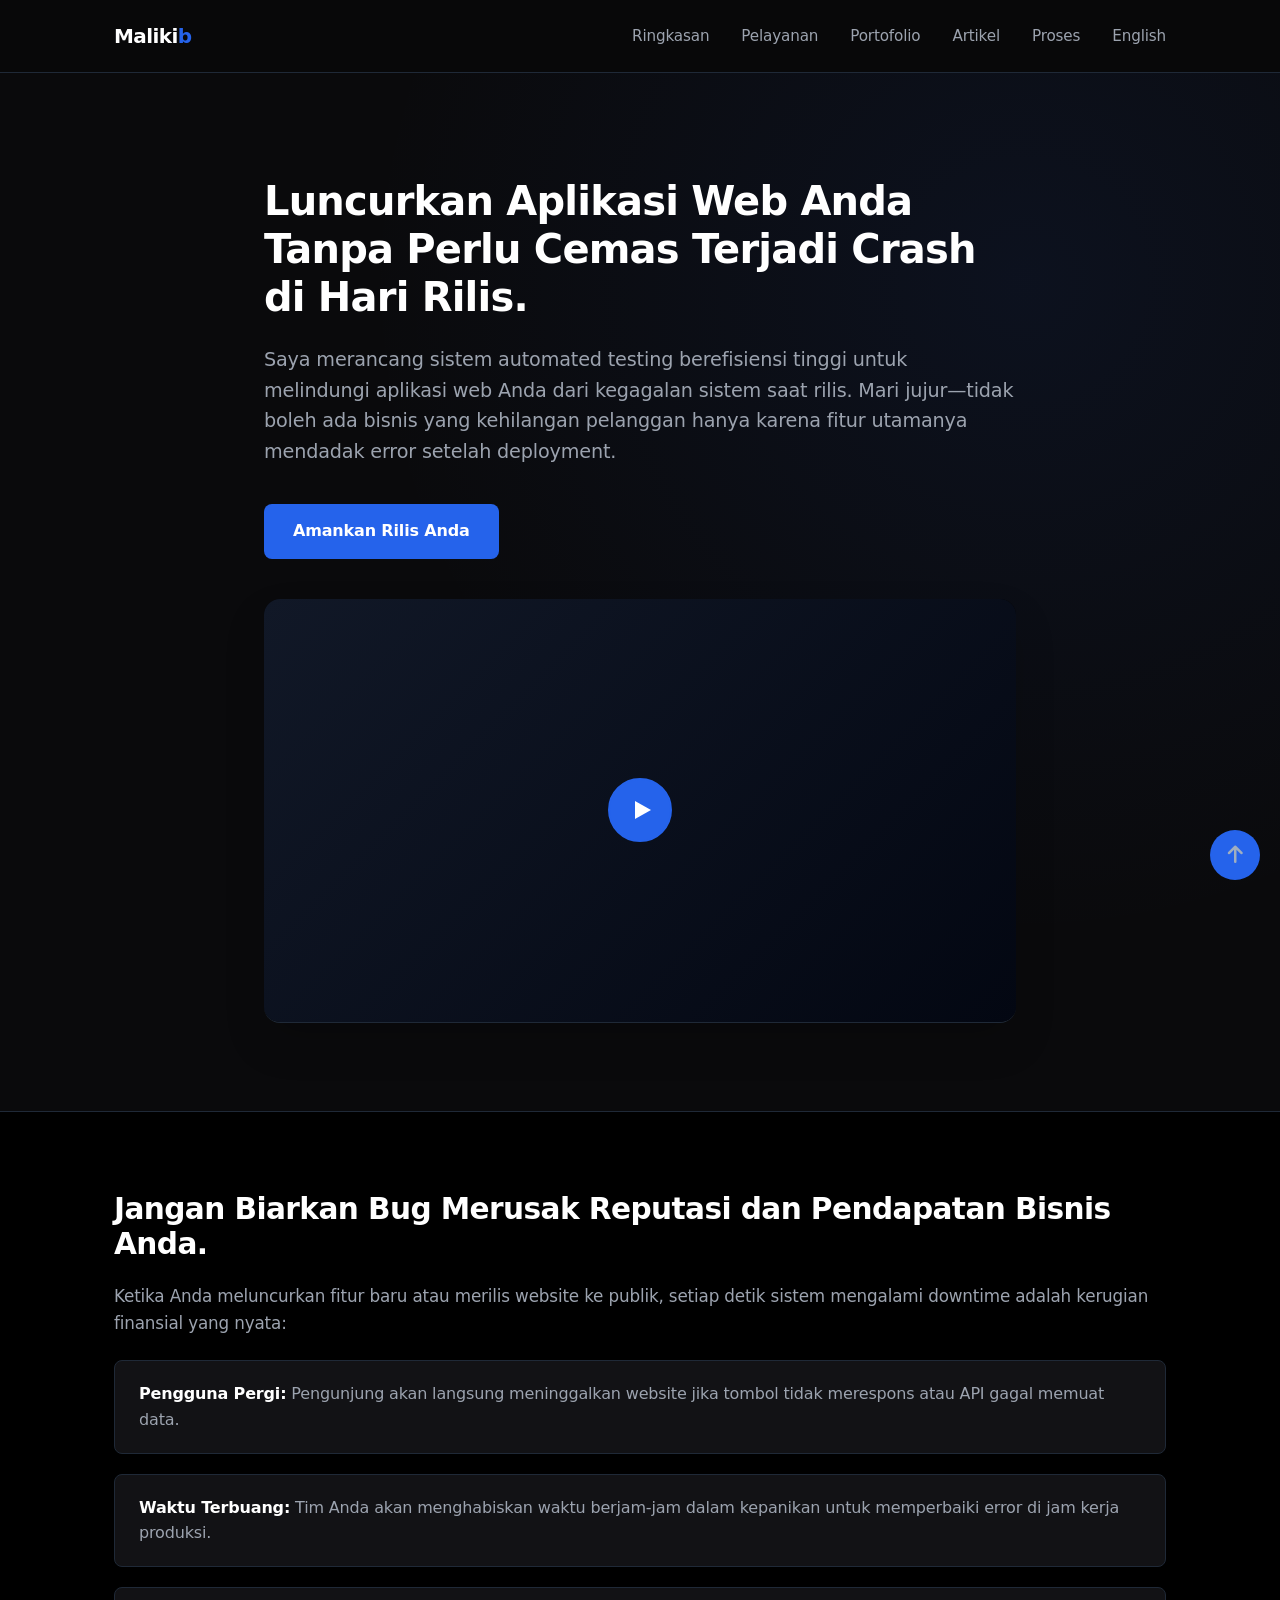
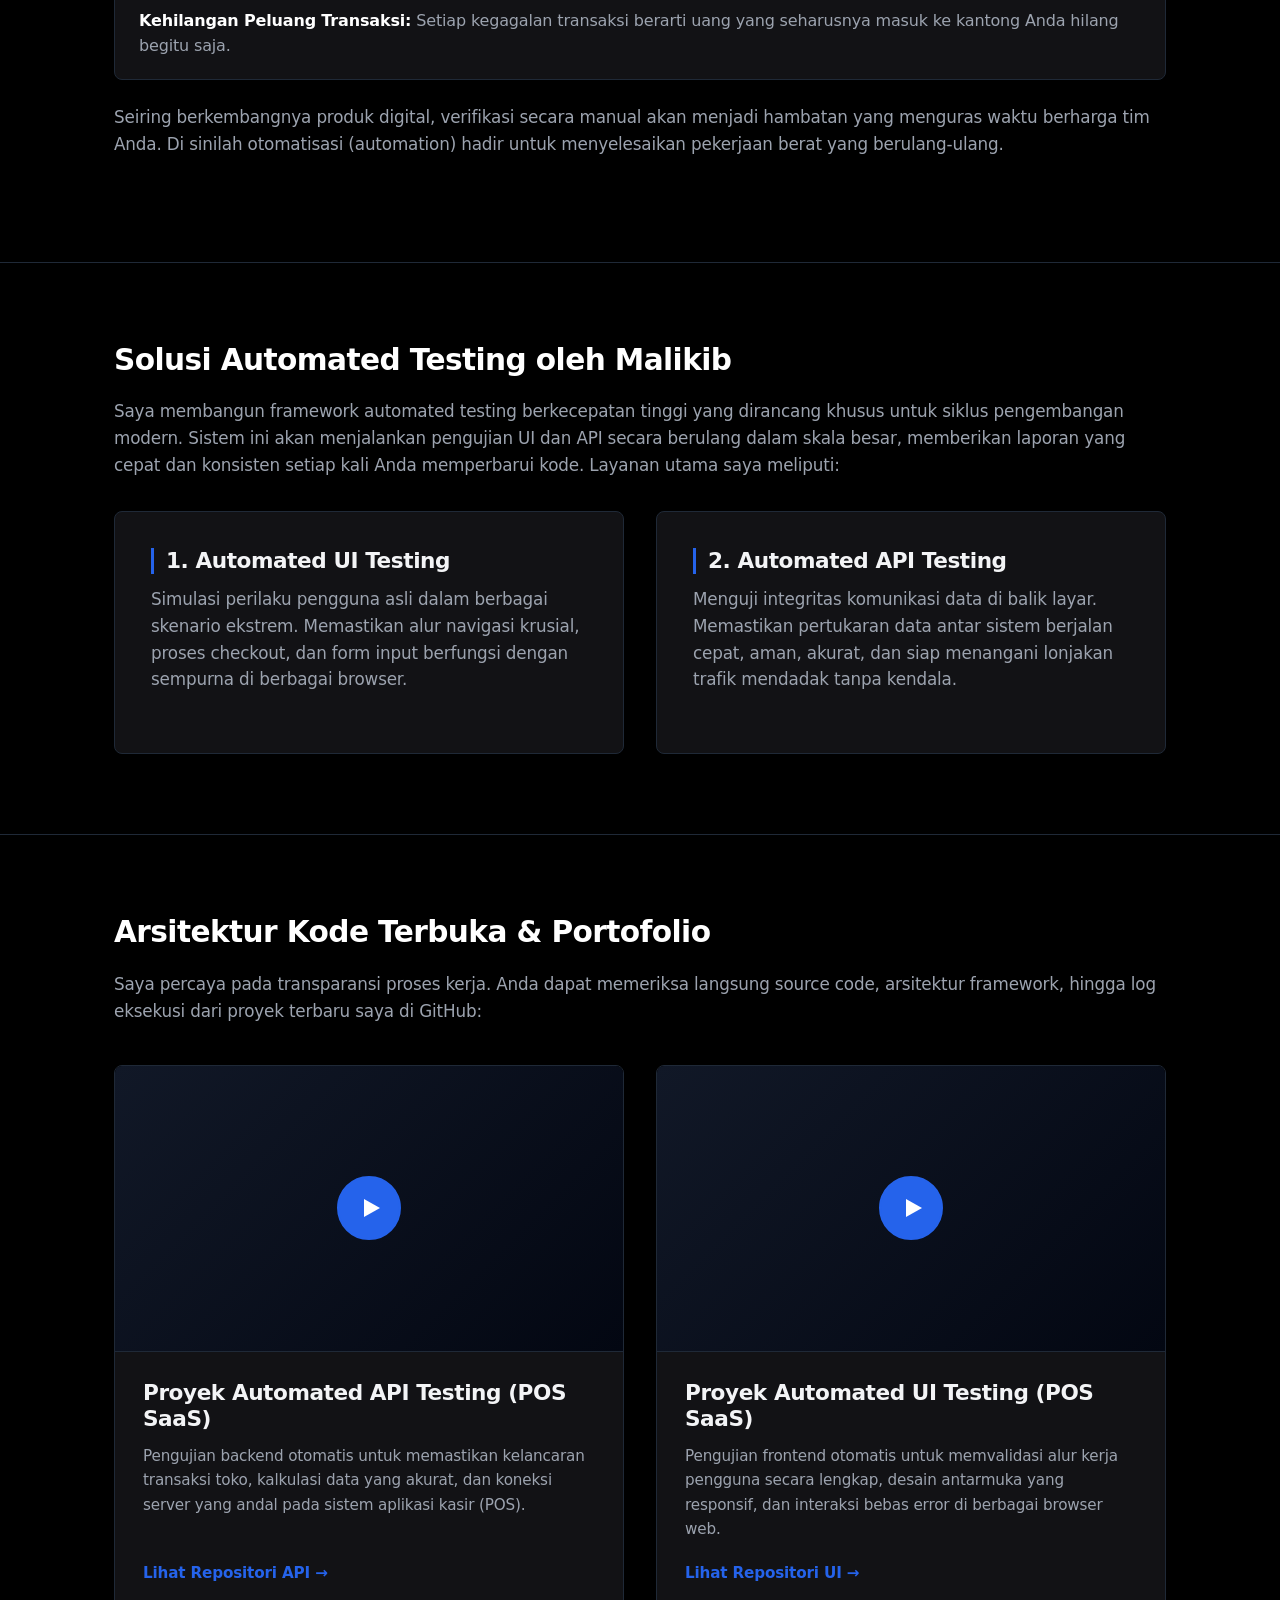
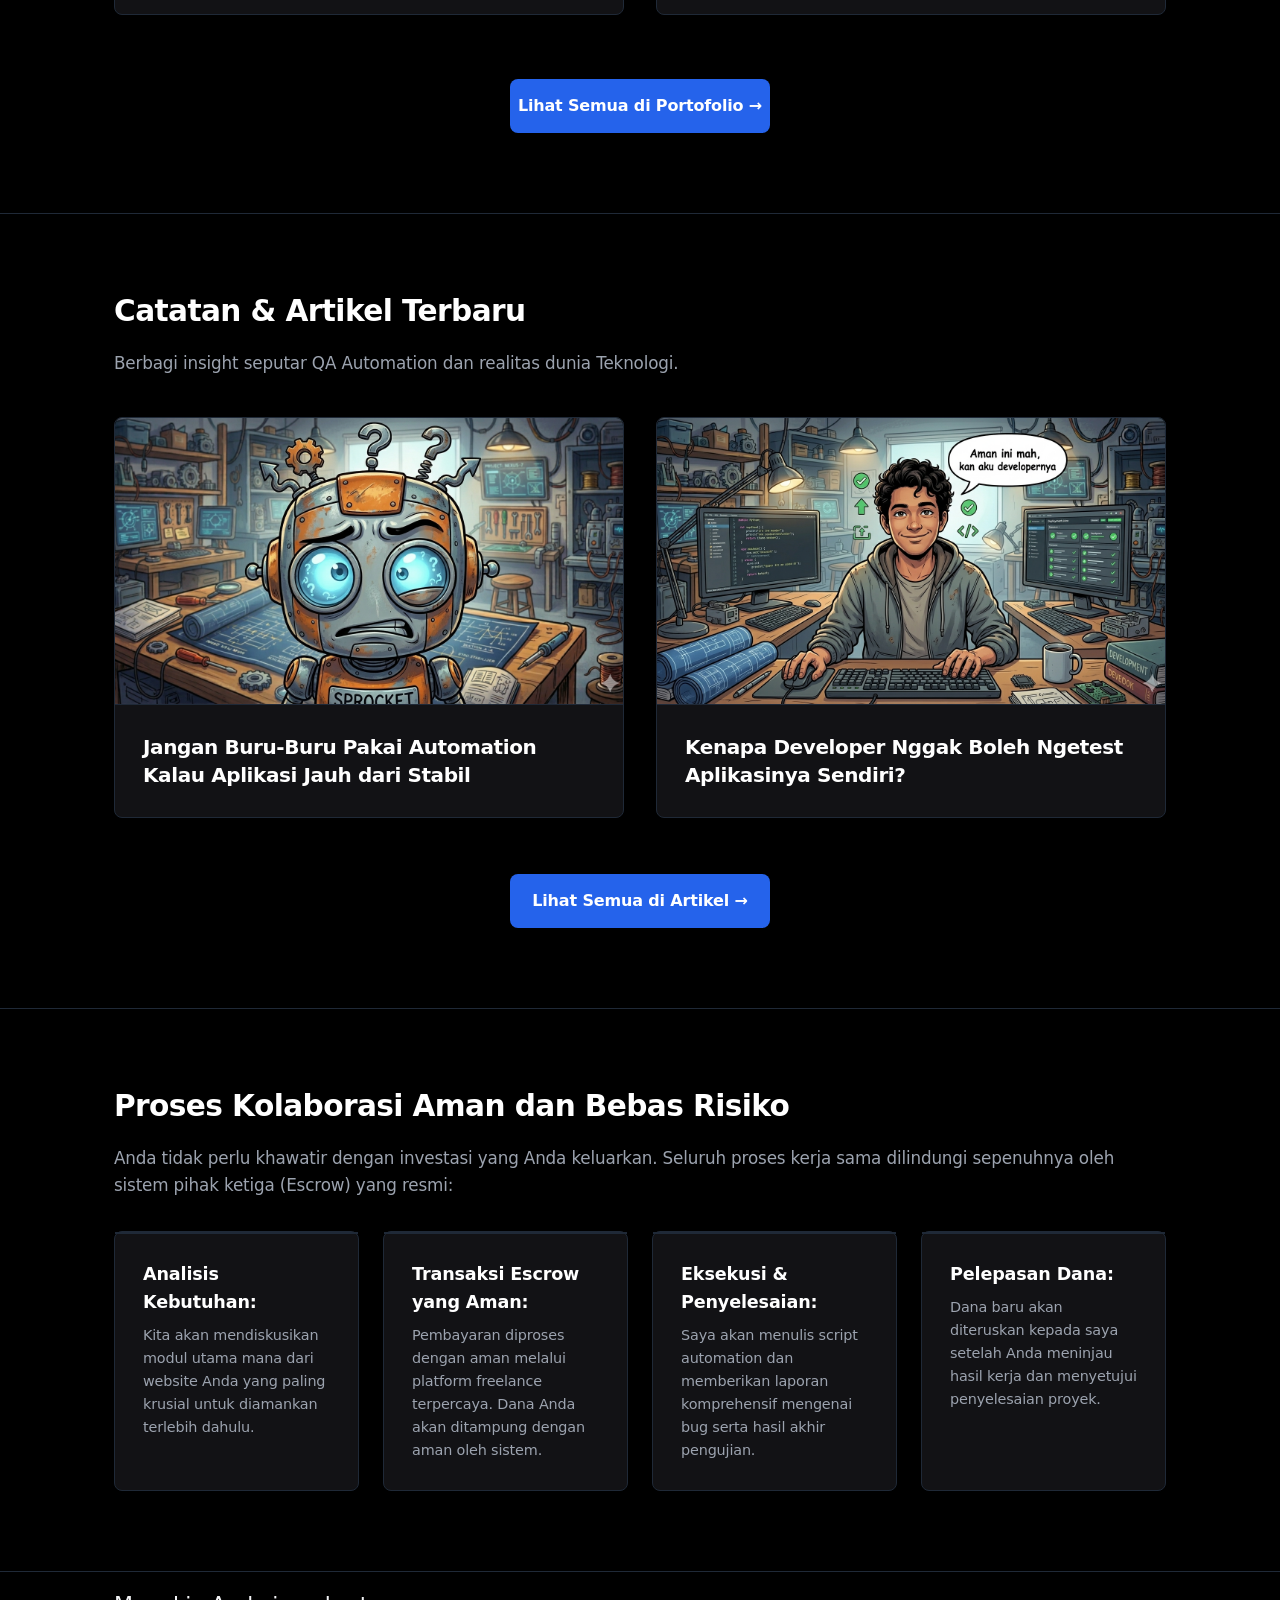
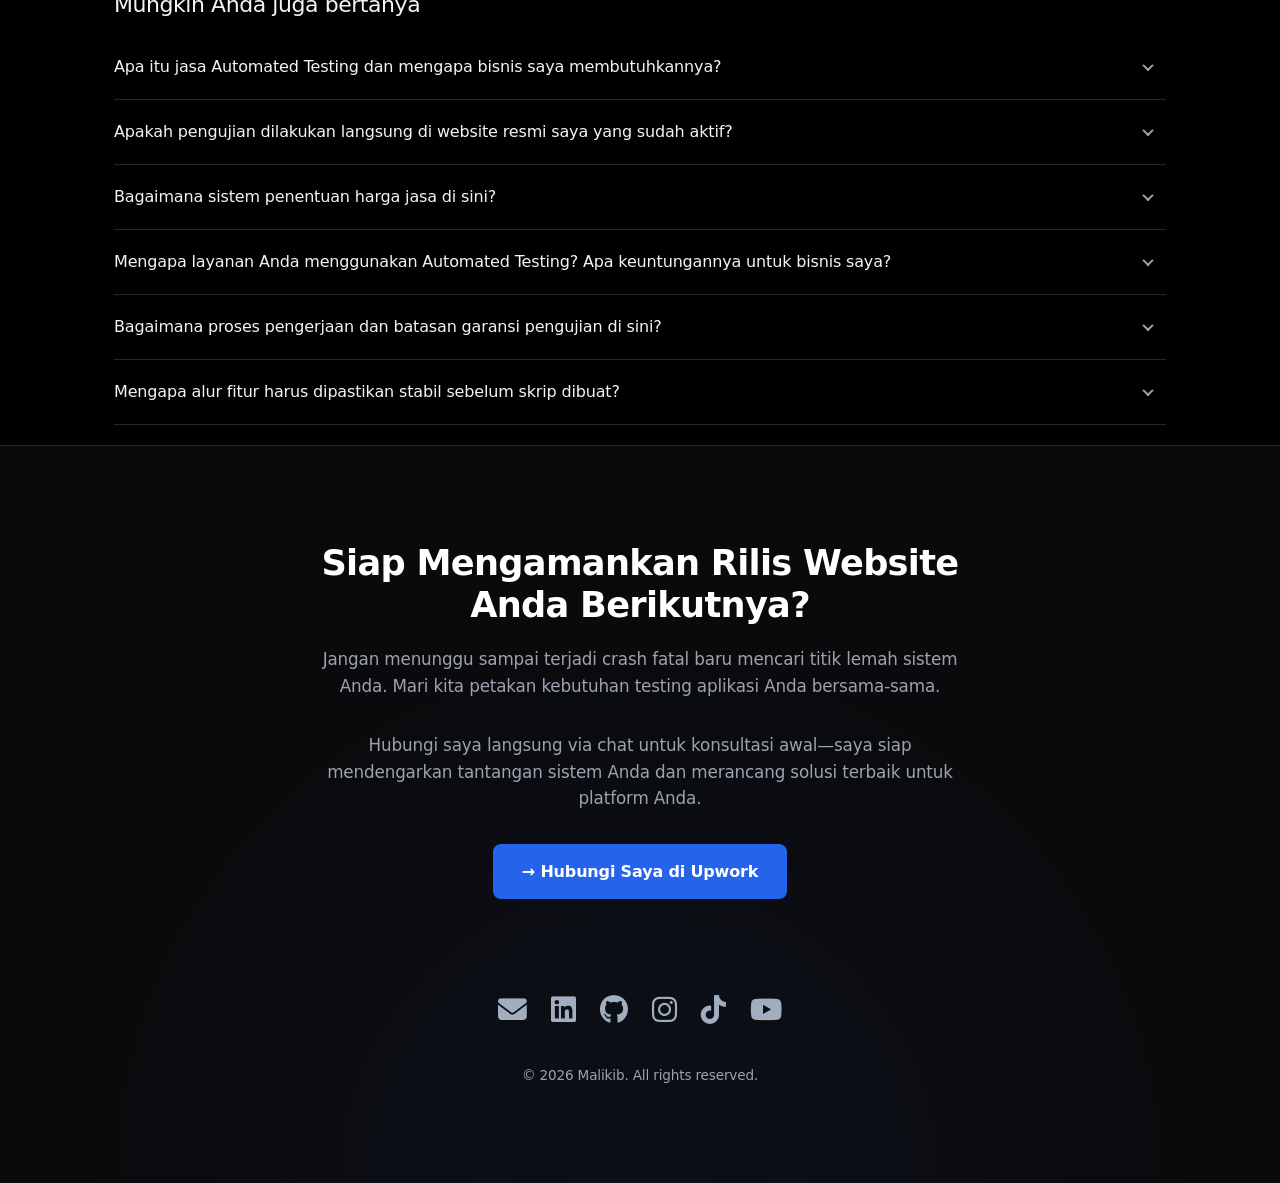
==== commit 21a61672: "page: update website for upwork 80%" ====
--- a/index.html
+++ b/index.html
@@ -10,7 +10,7 @@
     <!-- Aturan buat HP (layar dari 0px sampai 768px) -->
     <link rel="stylesheet" href="style-hp.css" media="screen and (max-width: 768px)">
 </head>
-<body>
+<body id="top">
 
         <!-- HEADER / NAVIGATION -->
     <header>
@@ -20,7 +20,7 @@
                 <ul>
                     <li><a href="#problems">Ringkasan</a></li>
                     <li><a href="#services">Pelayanan</a></li>
-                    <li hidden><a href="#portfolio">Portofolio</a></li>
+                    <li><a href="#portfolio">Portofolio</a></li>
 		    <li><a href="#artikel">Artikel</a></li>
                     <li><a href="#process">Proses</a></li>
 		    <li><a href="en/">English</a></li>
@@ -36,6 +36,13 @@
 
 Mari jujur—tidak boleh ada bisnis yang kehilangan pelanggan hanya karena fitur utamanya mendadak error setelah deployment.</p>
             <a href="#contact" class="btn">Amankan Rilis Anda</a>
+
+	    <div class="video-container-profile">
+                <div class="video-placeholder">
+                    <div class="play-icon"></div>
+                </div>
+            </div>
+	    
         </div>
     </section>
 
@@ -72,7 +79,7 @@
         </div>
     </section>
 
-    <section id="portfolio" hidden>
+    <section id="portfolio">
         <div class="container">
             <h2>Arsitektur Kode Terbuka & Portofolio</h2>
             <p>Saya percaya pada transparansi proses kerja. Anda dapat memeriksa langsung source code, arsitektur framework, hingga log eksekusi dari proyek terbaru saya di GitHub:</p>
@@ -103,6 +110,11 @@
                         <a href="https://github.com/lana-24" class="portfolio-link" target="_blank" rel="noopener">Lihat Repositori UI →</a>
                     </div>
                 </div>
+
+		<div class="btn-container">
+		    <a href="portofolio" class="btn btn-fix">Lihat Semua di Portofolio →</a>
+		</div>
+		
             </div> 
         </div>
     </section>
@@ -132,11 +144,13 @@
             </a>
         </div>
 
-	</div> <div class="artikel-action">
-            <a href="artikel/" class="btn-selengkapnya">Lihat Semua Artikel →</a>
-        </div>
-
-    	</div>
+	<div class="btn-container-artikel">
+            <a href="artikel/" class="btn btn-fix">Lihat Semua di Artikel →</a>
+        </div>
+
+    </div>
+
+    
     </section>
 
     <section id="process">
@@ -275,16 +289,16 @@
             <p>Hubungi saya langsung via chat untuk konsultasi awal—saya siap mendengarkan tantangan sistem Anda dan merancang solusi terbaik untuk platform Anda.</p>
             
             <div class="footer-cta-container">
-                <a href="https://api.whatsapp.com/send/?phone=6285706439821&text=Hi+Malikib%2C+Saya+melihat+website+portofolio+Anda.+Saya+ingin+mendiskusikan+kebutuhan+testing+aplikasi+web+saya+dan+melihat+apakah+kita+bisa+mengobrol+tentang+bagaimana+sistemnya?.&type=phone_number&app_absent=0" class="btn">→ Hubungi Malikib via Chat</a>
+                <a href="https://www.upwork.com/freelancers/~017309c0d1ad59cf28?mp_source=share" target="_blank" class="btn">→ Hubungi Saya di Upwork</a>
             </div>
 
             <div class="footer-socials">
                 <a href="mailto:maulmalikib@gmail.com" title="Email"><i class="fa-solid fa-envelope"></i></a>
                 <a href="https://linkedin.com/in/malikib" target="_blank" title="LinkedIn"><i class="fa-brands fa-linkedin"></i></a>
                 <a href="https://github.com/lana-24" target="_blank" title="GitHub"><i class="fa-brands fa-github"></i></a>
-                <a href="https://instagram.com/malikib874" target="_blank" title="Instagram"><i class="fa-brands fa-instagram"></i></a>
+                <a href="https://instagram.com/malikib.id" target="_blank" title="Instagram"><i class="fa-brands fa-instagram"></i></a>
                 <a href="https://tiktok.com/@malikib874" target="_blank" title="TikTok"><i class="fa-brands fa-tiktok"></i></a>
-                <a href="https://youtube.com/@malikib2" target="_blank" title="YouTube"><i class="fa-brands fa-youtube"></i></a>
+                <a href="https://youtube.com/@malikib_id" target="_blank" title="YouTube"><i class="fa-brands fa-youtube"></i></a>
             </div>
 	    <p style="font-size: 0.85rem; color: var(--text-muted); margin-top: 2rem; margin-bottom: 0;">
                 &copy; 2026 Malikib. All rights reserved.
@@ -293,10 +307,10 @@
     </footer>
 
 
-    <!-- TOMBOL KOPI -->
-    <a href="https://teer.id/malikib" class="btn-traktir-kopi" target="_blank" title="Mau Traktir saya kopi?">
-     <i class="fa-solid fa-mug-hot"></i>
+    <!-- TOMBOL BACK TO TOP -->
+    <a href="#top" class="btn-traktir-kopi" title="Kembali ke atas">
+	<i class="fa-solid fa-arrow-up"></i>
     </a>
-
+    
 </body>
 </html>
--- a/style-global.css
+++ b/style-global.css
@@ -86,6 +86,16 @@
     color: #ffffff;
 }
 
+/* === CSS UNTUK CATATAN KECIL REPO PRIVATE === */
+.repo-note {
+    display: block;
+    font-size: 0.75rem;      /* Ukuran font kecil agar tidak mengalihkan tombol */
+    color: #718096;          /* Warna abu-abu redup/muted text */
+    margin-top: 0.75rem;     /* Jarak renggang dari tombol di atasnya */
+    font-style: italic;      /* Format miring khas teks keterangan */
+}
+
+
 /* --- LAYOUT UTILITIES --- */
 .container {
     width: 100%;
@@ -125,6 +135,62 @@
     box-shadow: 0 4px 12px var(--border-glow);
 }
 
+/* 1. Atur kotak pembungkusnya (Keduanya digabung dulu untuk fungsi dasar) */
+.btn-container, .btn-container-artikel { /* <--- WAJIB pakai titik di depan btn-container-artikel */
+    display: flex;
+    justify-content: center; 
+    width: 100%;            
+    margin-top: 2rem; 
+    
+    /* SOLUSI KUNCI: */
+    grid-column: 1 / -1; 
+}
+
+/* 2. Khusus untuk artikel, timpa jaraknya agar lebih menjauh */
+.btn-container-artikel {
+    margin-top: 3.5rem; /* Angka ini akan sukses menimpa 2rem di atas karena posisinya di bawah */
+}
+
+
+.btn-fix {
+    width: 260px;            
+    padding-left: 0;         
+    padding-right: 0;
+    transform: none; /* Memastikan tombol tidak bergeser karena efek hover bawaan */
+}
+
+
+.btn-traktir-kopi { /* tombol pop up untuk ke atas, namanya aja males di ganti */
+    position: fixed; 
+    bottom: 20px;
+    right: 20px;
+    left: auto;
+    width: 50px;
+    height: 50px;
+    background-color: var(--accent-blue);
+    color: #a0aec0;
+    border-radius: 50%;
+    display: flex;
+    align-items: center;
+    justify-content: center;
+    text-decoration: none;
+    font-size: 20px;
+    box-shadow: var(--border-glow);
+    z-index: 99999; 
+    transition: all 0.3s ease;
+}
+
+.btn-traktir-kopi:hover {
+    background-color: var(--accent-blue-hover);
+    filter: brightness(1.2);
+    
+    /* KUNCI: Dipaksa rotasi tetap 0deg (lurus) dan digeser naik ke atas 6px */
+    transform: scale(1.1) rotate(0deg) translateY(-6px) !important;
+    
+    box-shadow: 0 10px 20px var(--border-glow);
+}
+
+
 /* --- HEADER & NAV --- */
 header {
     background-color: rgba(10, 10, 12, 0.8);
@@ -250,13 +316,38 @@
     box-shadow: 0 4px 20px var(--border-glow);
 }
 
-.video-container {
+/* 1. Gabungkan semua properti yang SAMA */
+.video-container, 
+.video-container-profile {
     position: relative;
     width: 100%;
     padding-top: 56.25%; /* 16:9 Aspect Ratio */
     background-color: #000000;
     border-bottom: 1px solid var(--border-color);
 }
+
+/* 2. Tulis properti KHUSUS untuk versi profil saja */
+.video-container-profile {
+    margin-top: 40px;
+    border-radius: 16px;
+    overflow: hidden;
+    box-shadow: 0 20px 40px rgba(0, 0, 0, 0.15);
+    transition: all 0.3s ease;
+}
+
+/* --- 3. EFEK HOVER BERSINAR KHUSUS PROFIL (YANG SUDAH DIPERBAIKI) --- */
+.video-container-profile:hover {
+    border-color: var(--accent-blue);
+    
+    /* Menggabungkan bayangan hitam bawaan DAN glow biru agar tidak kaku */
+    box-shadow: 
+        0 20px 40px rgba(0, 0, 0, 0.18), 
+        0 4px 25px var(--border-glow);
+    
+    transform: translateY(-4px); /* Sedikit dinaikkan agar efek bayangan ganda di bawahnya makin terlihat hidup */
+}
+
+
 
 .video-placeholder {
     position: absolute;
@@ -271,15 +362,20 @@
 }
 
 .play-icon {
-    width: 54px;
-    height: 54px;
-    background-color: rgba(37, 99, 235, 0.2);
+    width: 64px; /* Sedikit diperbesar agar lebih terlihat (opsional) */
+    height: 64px;
+    background-color: var(--accent-blue); /* Diubah jadi solid agar kontras dengan latar video */
     border: 2px solid var(--accent-blue);
     border-radius: 50%;
     display: flex;
     align-items: center;
     justify-content: center;
     transition: var(--transition);
+    cursor: pointer;
+    
+    /* Efek animasi berdenyut di latar belakang */
+    box-shadow: 0 0 0 0 rgba(37, 99, 235, 0.4);
+    animation: pulseGlow 2s infinite;
 }
 
 .play-icon::after {
@@ -288,15 +384,67 @@
     width: 0;
     height: 0;
     border-style: solid;
-    border-width: 8px 0 8px 14px;
+    border-width: 9px 0 9px 16px; /* Disesuaikan ukurannya */
     border-color: transparent transparent transparent #ffffff;
-    margin-left: 4px;
-}
-
+    margin-left: 5px; /* Menyeimbangkan posisi segitiga di tengah lingkaran */
+    transition: var(--transition);
+}
+
+/* --- EFEK INTERAKTIF SAAT KURSOR DI ATAS VIDEO/TOMBOL --- */
+
+/* Efek saat tombol play di-hover */
+.play-icon:hover {
+    transform: scale(1.1); /* Tombol sedikit membesar */
+    background-color: #ffffff; /* Warna latar berubah jadi putih */
+    border-color: #ffffff;
+    box-shadow: 0 10px 25px rgba(37, 99, 235, 0.4); /* Bayangan biru yang kuat */
+}
+
+
+/* --- EFEK SAAT KURSOR MASUK (HOVER) --- */
+
+/* 1. Ketika Card di-hover: Tombol membesar, warna solid, dan ANIMASI BERHENTI */
 .portfolio-card:hover .play-icon {
     background-color: var(--accent-blue);
     transform: scale(1.08);
-}
+    animation-play-state: paused; /* Memperhentikan animasi berdenyut */
+    box-shadow: 0 10px 20px rgba(37, 99, 235, 0.3); /* Efek bayangan diam yang solid */
+}
+
+/* 2. Ketika kursor tepat di atas Tombol Play: Efek invert premium & ANIMASI TETAP BERHENTI */
+.play-icon:hover {
+    background-color: #ffffff !important; /* Memaksa warna jadi putih dibanding hover card */
+    border-color: #ffffff;
+    transform: scale(1.15) !important; /* Sedikit lebih besar dari efek hover card */
+    animation-play-state: paused; /* Memastikan animasi tetap berhenti */
+    box-shadow: 0 12px 25px rgba(37, 99, 235, 0.4);
+}
+
+/* Mengubah warna segitiga menjadi biru hanya ketika tombolnya langsung di-hover */
+.play-icon:hover::after {
+    border-color: transparent transparent transparent var(--accent-blue);
+}
+
+
+/* --- ANIMASI BERDENYUT (PULSE) --- */
+@keyframes pulseGlow {
+    0% {
+        box-shadow: 0 0 0 0 rgba(37, 99, 235, 0.5);
+    }
+    70% {
+        box-shadow: 0 0 0 15px rgba(37, 99, 235, 0);
+    }
+    100% {
+        box-shadow: 0 0 0 0 rgba(37, 99, 235, 0);
+    }
+}
+
+
+.portfolio-card:hover .play-icon {
+    background-color: var(--accent-blue);
+    transform: scale(1.08);
+}
+
 
 .portfolio-info {
     padding: 1.75rem;
@@ -478,32 +626,6 @@
     color: var(--accent-blue); 
 }
 
-.artikel-action {
-    display: flex;
-    justify-content: center;
-    margin-top: 3rem;
-}
-
-.btn-selengkapnya {
-    display: inline-flex;
-    align-items: center;
-    background-color: var(--accent-blue); 
-    color: var(--text-primary); 
-    border: 1px solid var(--accent-blue);
-    padding: 0.8rem 2rem;
-    font-family: var(--font-sans);
-    font-weight: 600;
-    font-size: 1rem;
-    border-radius: var(--radius);
-    transition: var(--transition);
-}
-
-.btn-selengkapnya:hover {
-    background-color: var(--accent-blue-hover); 
-    border-color: var(--accent-blue-hover);
-    box-shadow: 0 4px 20px var(--border-glow); 
-    transform: translateY(-2px); 
-}
 
 /* --- ARTIKEL FOOTER & LOGO FIXED --- */
 .artikel-footer {
@@ -615,29 +737,27 @@
 }
 
 /* --- FLOATING COMPONENTS --- */
-.btn-traktir-kopi {
-    position: fixed; 
-    bottom: 20px;
-    right: 20px;
-    left: auto;
-    width: 50px;
-    height: 50px;
-    background-color: var(--accent-blue);
-    color: #a0aec0;
-    border-radius: 50%;
-    display: flex;
-    align-items: center;
-    justify-content: center;
-    text-decoration: none;
-    font-size: 20px;
-    box-shadow: var(--border-glow);
-    z-index: 99999; 
-    transition: all 0.3s ease;
-}
-
-.btn-traktir-kopi:hover {
-    background-color: var(--accent-blue-hover);
-    filter: brightness(1.2);
-    transform: scale(1.1) rotate(-10deg);
-    box-shadow: 0 4px 12px var(--border-glow);
-}
+/* === CSS UNTUK WADAH KATEGORI STACK === */
+.tech-stack-container {
+    display: flex;
+    flex-wrap: wrap;
+    gap: 0.5rem;
+    margin-top: 1.5rem;
+    margin-bottom: 1.5rem;
+}
+
+/* === CSS UNTUK KOTAK KATEGORI BER-BORDER === */
+.stack-category {
+    font-size: 0.8rem;
+    font-weight: 600;
+    color: var(--accent-blue); /* Menggunakan variabel warna birumu */
+    padding: 0.35rem 0.75rem;
+    
+    /* PENGATURAN BORDER DAN RADIUS */
+    border: 1px solid var(--border-color); /* Garis border tegas mengikuti tema web */
+    border-radius: var(--radius); /* Sudut melengkung tipis agar serasi dengan card */
+    background-color: transparent; /* Latar belakang polos tanpa warna block */
+    
+    display: inline-flex;
+    align-items: center;
+}
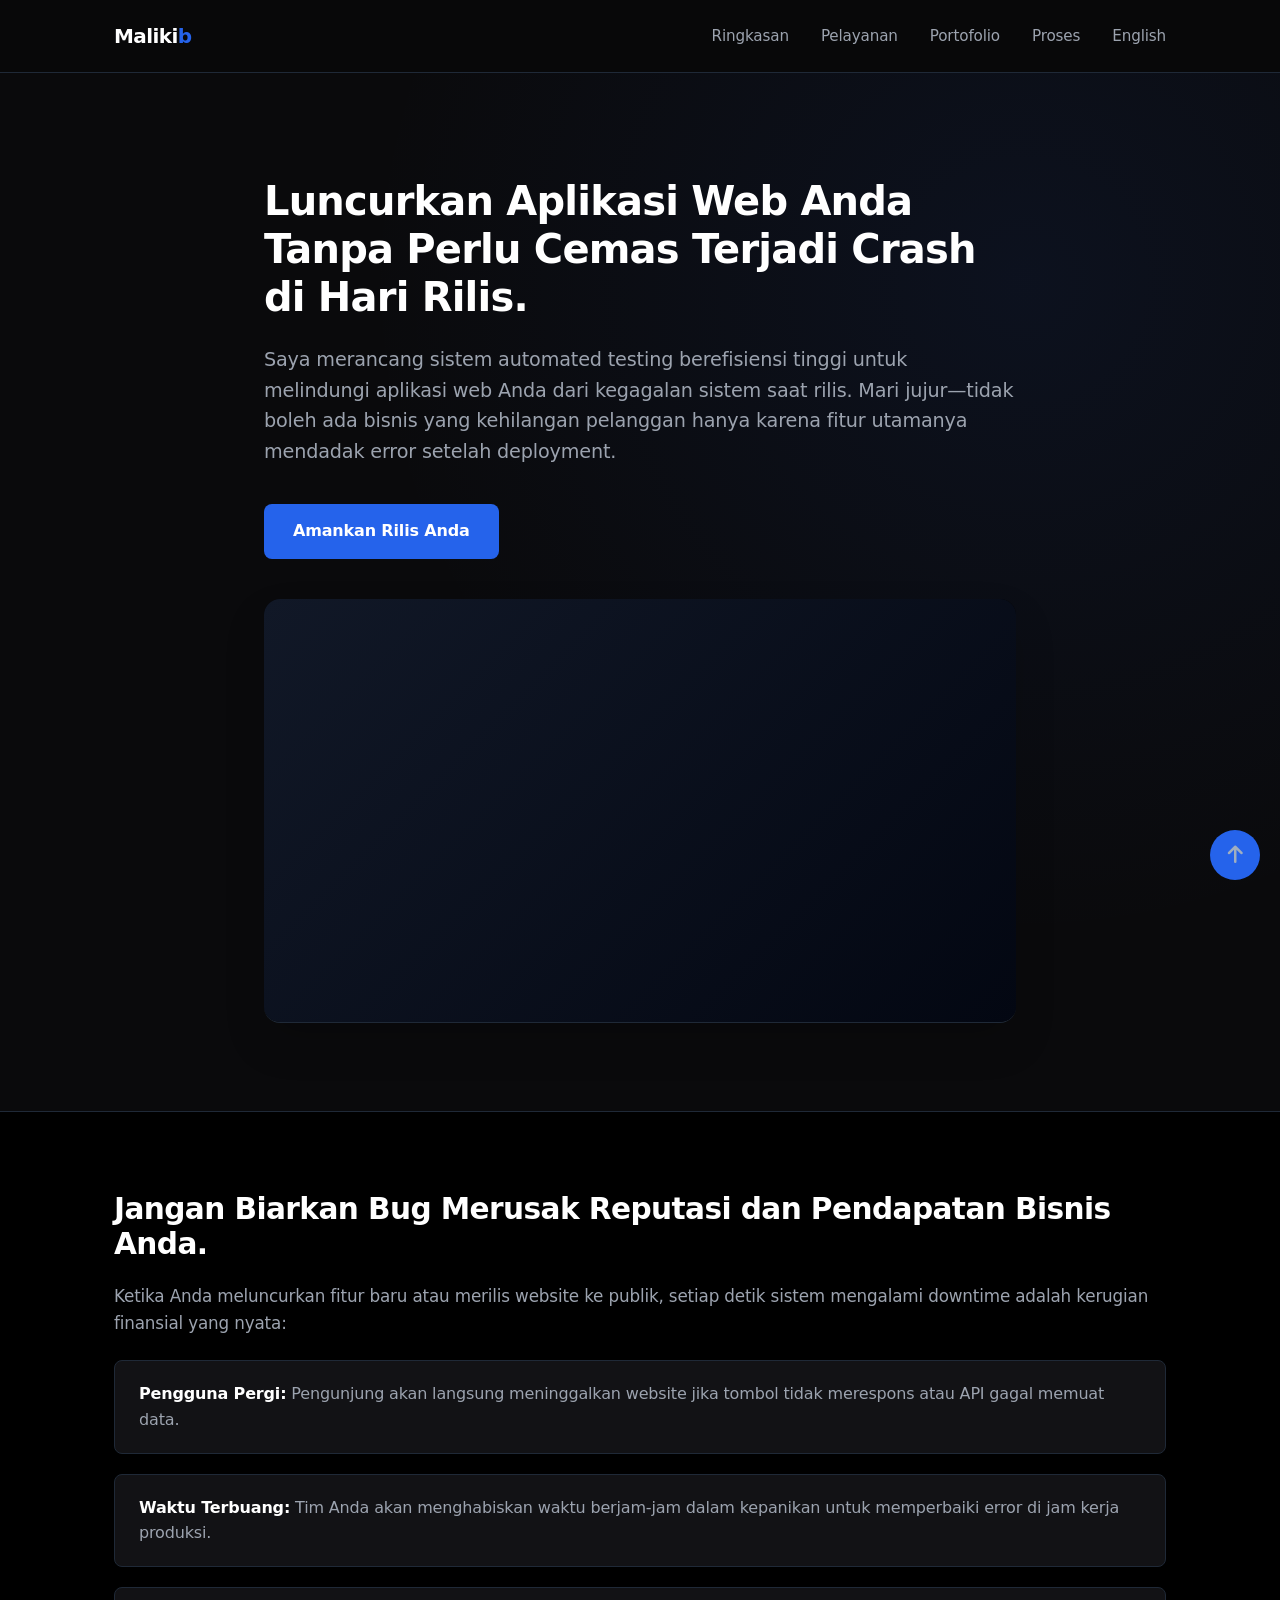
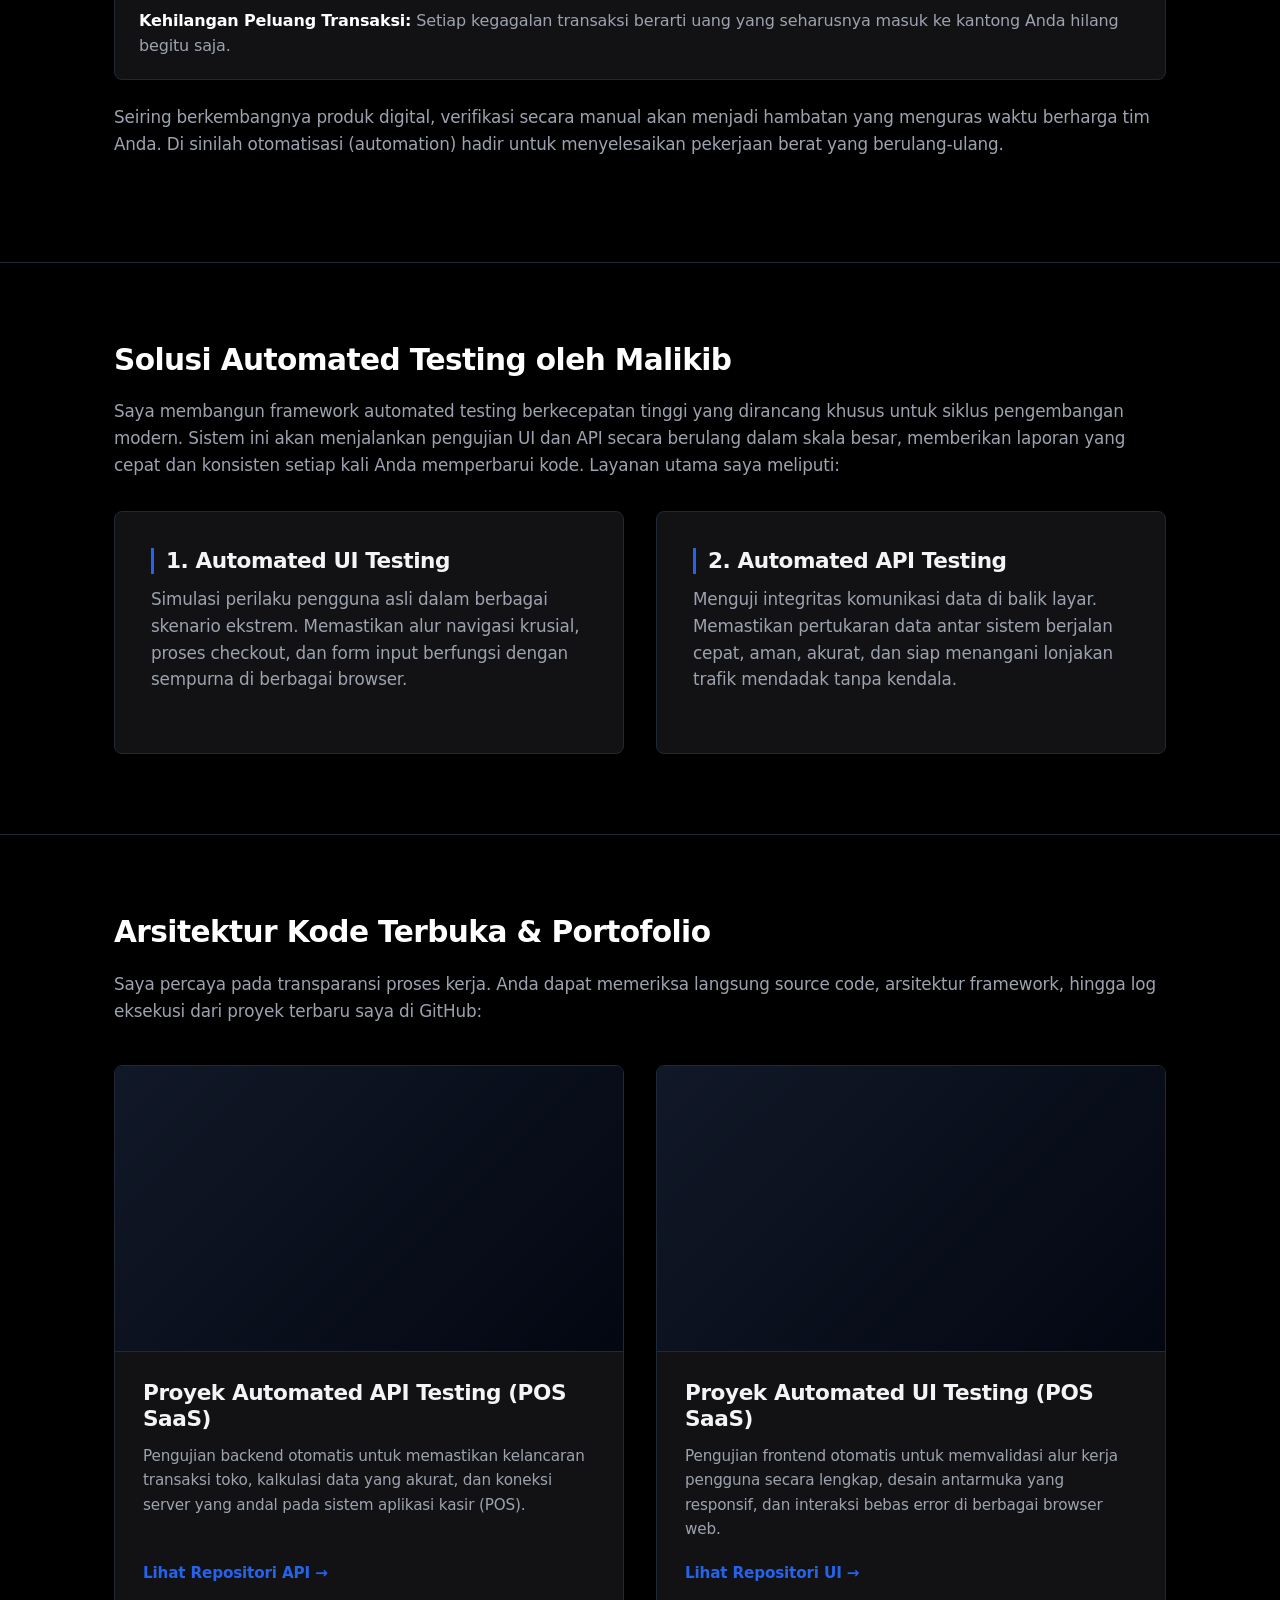
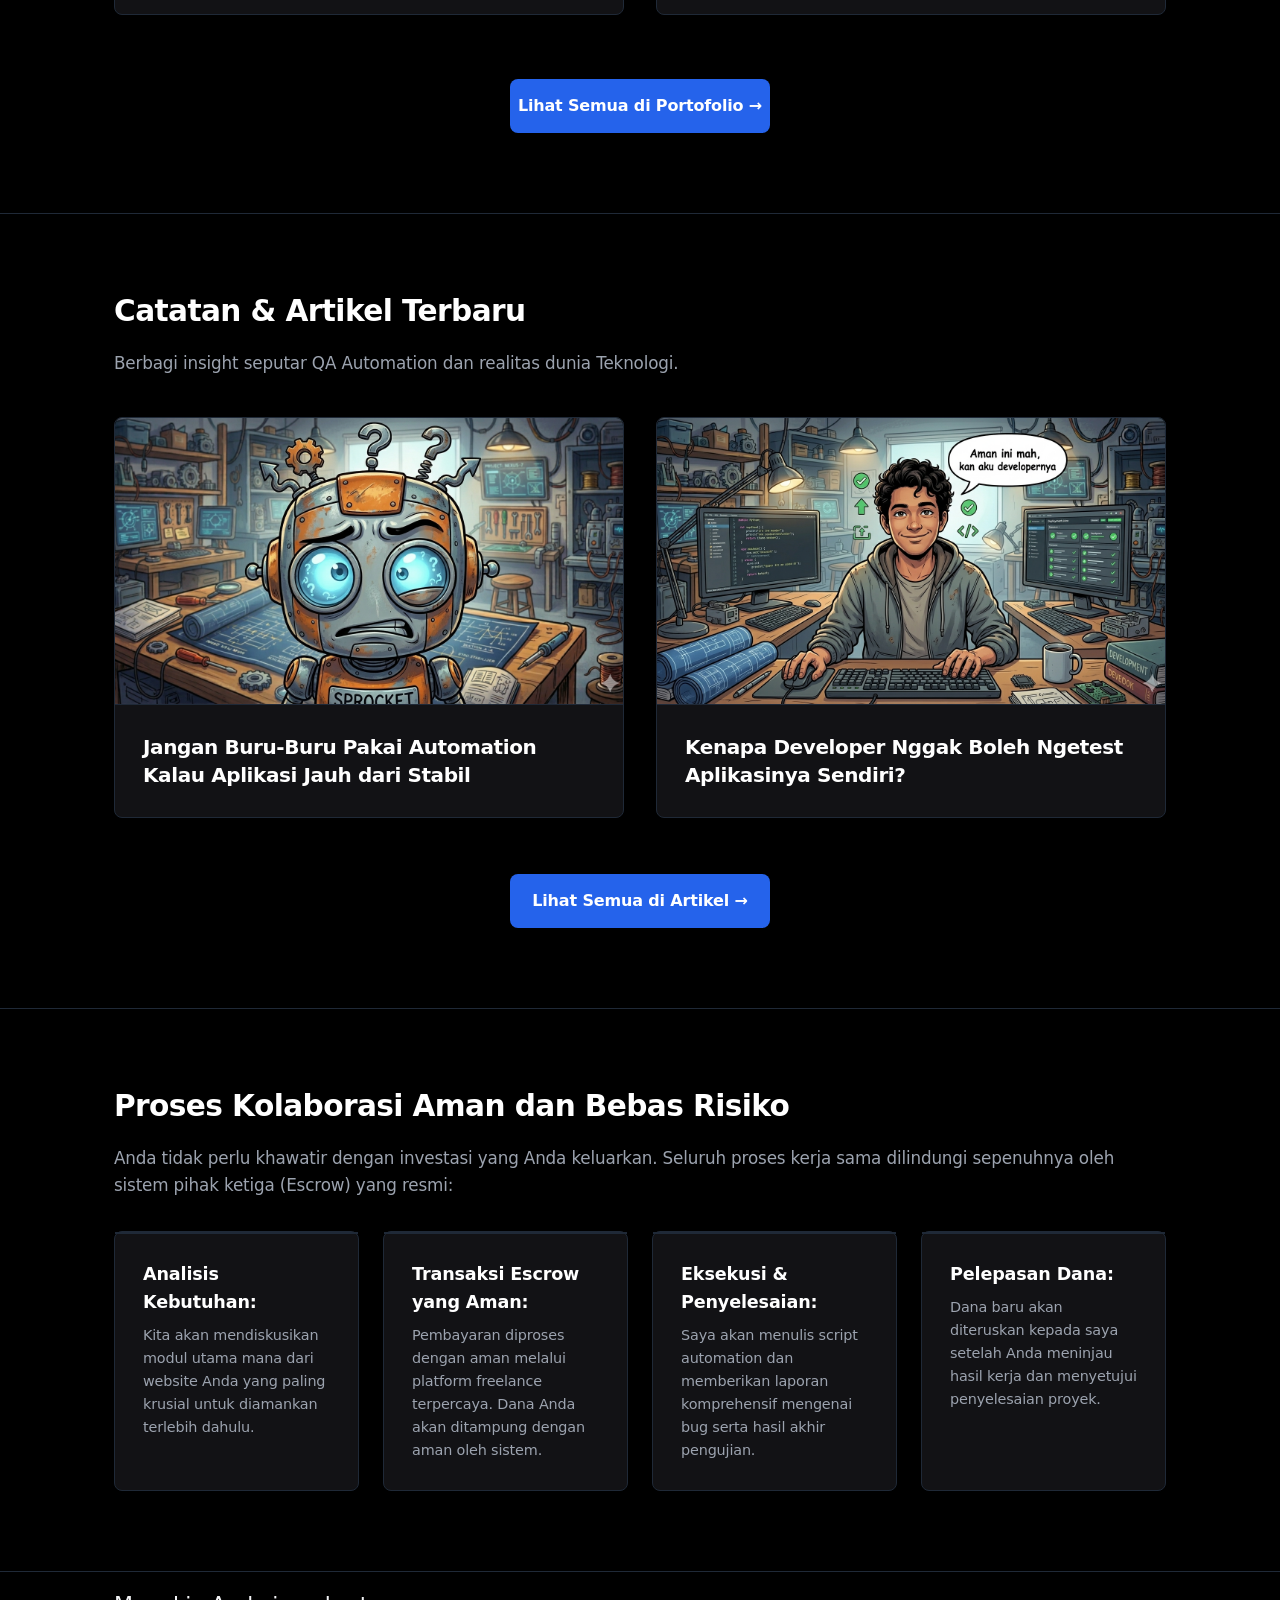
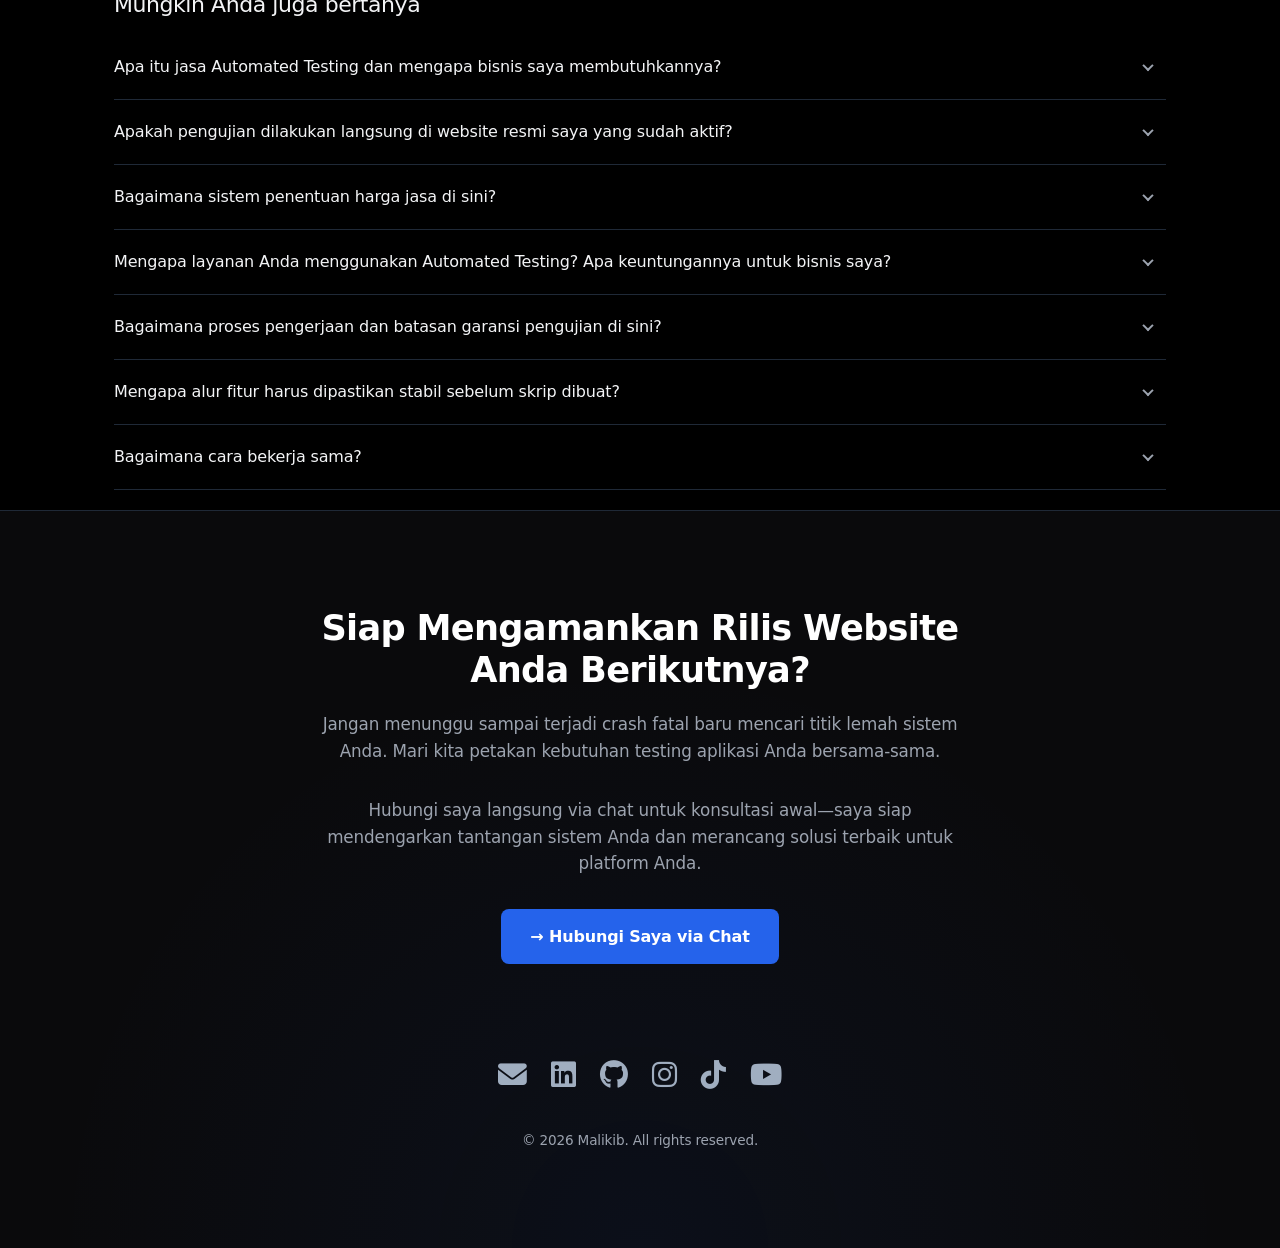
==== commit 3ccc67ee: "restructuring folder" ====
--- a/index.html
+++ b/index.html
@@ -6,9 +6,10 @@
     <title>Jasa Automated Testing Web | Malikib</title>
     <link rel="icon" type="image/png" href="M-icon.png">
     <link rel="stylesheet" href="https://cdnjs.cloudflare.com/ajax/libs/font-awesome/6.5.1/css/all.min.css">
-    <link rel="stylesheet" href="style-global.css" ">
+    <link href="https://fonts.googleapis.com/css2?family=Inter:wght@400;500;600;700;800&display=swap" rel="stylesheet">
+    <link rel="stylesheet" href="css/style-global.css" ">
     <!-- Aturan buat HP (layar dari 0px sampai 768px) -->
-    <link rel="stylesheet" href="style-hp.css" media="screen and (max-width: 768px)">
+    <link rel="stylesheet" href="css/style-hp.css" media="screen and (max-width: 768px)">
 </head>
 <body id="top">
 
@@ -21,7 +22,7 @@
                     <li><a href="#problems">Ringkasan</a></li>
                     <li><a href="#services">Pelayanan</a></li>
                     <li><a href="#portfolio">Portofolio</a></li>
-		    <li><a href="#artikel">Artikel</a></li>
+		    <li hidden><a href="#artikel">Artikel</a></li>
                     <li><a href="#process">Proses</a></li>
 		    <li><a href="en/">English</a></li>
                 </ul>
@@ -113,7 +114,7 @@
 
 		<div class="btn-container">
 		    <a href="portofolio" class="btn btn-fix">Lihat Semua di Portofolio →</a>
-		</div>
+		</div>		
 		
             </div> 
         </div>
@@ -208,16 +209,16 @@
                 </div>
             </details>
 	    
-	    <!-- FAQ 3 -->
-            <details class="faq-item">
-                <summary class="faq-question">
-                    Bagaimana sistem penentuan harga jasa di sini?
-                    <span class="faq-icon"></span>
-                </summary>
-                <div class="faq-answer">
-                    <p>Saya mematok harga per alur fitur (per skenario). Hal ini karena setiap fitur memiliki tingkat kerumitan yang berbeda. Sistem ini jauh lebih adil dan transparan, sehingga Anda hanya membayar sesuai dengan kompleksitas fitur yang ingin diuji (misal: Alur Login, Alur Checkout, dll).</p>
-                </div>
-            </details>
+	    <!-- FAQ 3 (Indonesia) -->
+	    <details class="faq-item">
+		<summary class="faq-question">
+		    Bagaimana sistem penentuan harga jasa di sini?
+		    <span class="faq-icon"></span>
+		</summary>
+		<div class="faq-answer">
+		    <p>Sistem penentuan harga di sini sangat fleksibel dan menyesuaikan kenyamanan Anda. Karena pengerjaannya melalui Upwork, kita bisa menggunakan sistem <strong>tarif per jam (hourly)</strong> atau <strong>harga tetap per proyek (fixed-price)</strong> berdasarkan alur fitur/skenario pengujian yang Anda butuhkan. Hubungi saya untuk mendiskusikan opsi terbaik bagi proyek Anda.</p>
+		</div>
+	    </details>
 	    
 	    <!-- FAQ 4 -->
             <details class="faq-item">
@@ -227,42 +228,27 @@
             </summary>
             <div class="faq-answer">
 	    	 
-                     <p>Automated Testing menggunakan skrip kode khusus untuk menguji website Anda secara otomatis, instan, dan minim risiko human error. Layanan ini sangat menguntungkan karena skrip tersebut bisa dijalankan berulang kali setiap kali developer Anda melakukan pembaruan kode, sehingga menghemat waktu dan biaya rilis fitur baru Anda dalam jangka panjang.</p>
-		     
-                    </div>
+                <p>Automated Testing menggunakan skrip kode khusus untuk menguji website Anda secara otomatis, instan, dan minim risiko human error. Layanan ini sangat menguntungkan karena skrip tersebut bisa dijalankan berulang kali setiap kali developer Anda melakukan pembaruan kode, sehingga menghemat waktu dan biaya rilis fitur baru Anda dalam jangka panjang.</p>
+		
+            </div>
             </details>
 	    
-	    <!-- FAQ 5 -->
+	    <!-- FAQ 5 (Indonesia) -->
 	    <details class="faq-item">
-                <summary class="faq-question">
-		Bagaimana proses pengerjaan dan batasan garansi pengujian di sini?
-                    <span class="faq-icon"></span>
-            	</summary>
-            <div class="faq-answer">
-	    	 
-                     <p>Proses pengerjaan saya berfokus pada stabilitas alur fitur Anda sebelum skrip otomatisasi dibuat:</p>
-		     
-		     <style>
-  		     /* Perbaikan: Nama class harus ditulis lengkap setelah tanda titik */
-  		     ul.tanpa-titik-bawaan {
-    		     list-style-type: none; /* Menghapus titik/bullet bawaan browser */
-    		     padding-left: 0;       /* Menghilangkan jarak menjorok di sebelah kiri */
-    		     margin-left: 0;        /* Memastikan teks rata kiri */
-  		     }
-  
-		     /* Tips Tambahan: Memberi jarak antar baris agar FAQ lebih enak dibaca */
-  		     ul.tanpa-titik-bawaan li {
-    	       	     margin-bottom: 15px;   /* Jarak spasi bawah antar poin */
-  		     }
-		     </style>
-		     
-		     <ul class="tanpa-titik-bawaan">
-  		     <li>1. Fase Validasi Alur: Saya akan melakukan pengujian eksplorasi secara manual untuk memastikan alur fitur Anda sudah final dan tidak ada eror fatal yang menghentikan fungsi utama. Jika ada kendala, saya laporkan ke developer Anda dan memberikan 2x garansi pengujian ulang setelah diperbaiki.</li>
-  		     <li>2. Fase Pembuatan Skrip: Setelah alur fitur dipastikan stabil (artinya logika bisnis dan struktur halamannya tidak akan berubah secara signifikan dalam waktu dekat), saya akan mulai menulis skrip otomatisasinya.</li>
-		     </ul>
-		     
-                    </div>
-            </details>
+		<summary class="faq-question">
+		    Bagaimana proses pengerjaan dan batasan garansi pengujian di sini?
+		    <span class="faq-icon"></span>
+		</summary>
+		<div class="faq-answer">
+		    <p>Proses pengerjaan saya berfokus pada stabilitas alur fitur Anda sebelum skrip otomatisasi dibuat:</p>
+		    
+		    <ol class="faq-process-list">
+			<li><strong>Fase Validasi Alur:</strong> Saya akan melakukan pengujian eksplorasi secara manual untuk memastikan alur fitur Anda sudah final dan tidak ada eror fatal yang menghentikan fungsi utama. Jika ditemukan kendala, saya akan melaporkannya ke developer Anda dan memberikan garansi pengujian ulang sesuai dengan kesepakatan bersama setelah perbaikan selesai.</li>
+			<li><strong>Fase Pembuatan Skrip:</strong> Setelah alur fitur dipastikan stabil (artinya logika bisnis dan struktur halamannya tidak akan berubah secara signifikan dalam waktu dekat), saya akan mulai menulis skrip otomatisasinya.</li>
+		    </ol>
+
+		</div>
+	    </details>
 	    
 	    <!-- FAQ 6 -->
 	    <details class="faq-item">
@@ -272,10 +258,21 @@
             </summary>
             <div class="faq-answer">
 	    	 
-                     <p>Skrip otomatisasi bekerja mengikuti langkah demi langkah yang presisi pada website Anda. Jika tim developer Anda melakukan perubahan alur yang signifikan di tengah jalan (misalnya mengubah struktur tombol atau melompati halaman proses), skrip otomatisasi yang sedang dibuat bisa tidak valid. Memastikan alur stabil di awal akan menjamin skrip otomatisasi Anda akurat dan tahan lama.</p>
-		     
-                    </div>
+                <p>Skrip otomatisasi bekerja mengikuti langkah demi langkah yang presisi pada website Anda. Jika tim developer Anda melakukan perubahan alur yang signifikan di tengah jalan (misalnya mengubah struktur tombol atau melompati halaman proses), skrip otomatisasi yang sedang dibuat bisa tidak valid. Memastikan alur stabil di awal akan menjamin skrip otomatisasi Anda akurat dan tahan lama.</p>
+		
+            </div>
             </details>
+
+	    <!-- FAQ 7 -->
+	    <details class="faq-item">
+		<summary class="faq-question">
+		    Bagaimana cara bekerja sama?
+		    <span class="faq-icon"></span>
+		</summary>
+		<div class="faq-answer">
+		    <p>Untuk klien Indonesia, kita bisa bekerja sama secara langsung via <strong>WhatsApp atau LinkedIn</strong> dengan sistem kontrak kerja yang transparan. Pembayaran dapat dilakukan melalui transfer bank lokal secara bertahap (sistem DP) atau menggunakan platform pihak ketiga sesuai kesepakatan bersama demi keamanan kedua belah pihak.</p>
+		</div>
+	    </details>
 
 
             </div>
@@ -289,7 +286,7 @@
             <p>Hubungi saya langsung via chat untuk konsultasi awal—saya siap mendengarkan tantangan sistem Anda dan merancang solusi terbaik untuk platform Anda.</p>
             
             <div class="footer-cta-container">
-                <a href="https://www.upwork.com/freelancers/~017309c0d1ad59cf28?mp_source=share" target="_blank" class="btn">→ Hubungi Saya di Upwork</a>
+                <a href="https://api.whatsapp.com/send/?phone=6285706439821&text=Hi+Malikib%2C+Saya+melihat+website+portofolio+Anda.+Saya+ingin+mendiskusikan+kebutuhan+testing+aplikasi+web+saya+dan+melihat+apakah+kita+bisa+mengobrol+tentang+bagaimana+sistemnya?.&type=phone_number&app_absent=0" target="_blank" class="btn">→ Hubungi Saya via Chat</a>
             </div>
 
             <div class="footer-socials">
--- a/css/style-global.css
+++ b/css/style-global.css
@@ -0,0 +1,791 @@
+/* --- RESET & VARIABLES --- */
+*, *::before, *::after {
+    box-sizing: border-box;
+    margin: 0;
+    padding: 0;
+}
+
+html {
+    scroll-behavior: smooth;
+}
+
+::selection {
+    background-color: var(--accent-blue);
+    color: #ffffff;
+}
+
+:root {
+    --bg-pure: #000000;
+    --bg-dark: #0a0a0c;
+    --bg-card: #121215;
+    --text-primary: #f3f4f6;
+    --text-muted: #9ca3af;
+    --accent-blue: #2563eb;
+    --accent-blue-hover: #3b82f6;
+    --border-color: #1f2937;
+    --border-glow: #2563eb40;
+    --font-sans: 'Inter', system-ui, -apple-system, BlinkMacSystemFont, 'Segoe UI', Roboto, sans-serif;
+    --max-width: 1100px;
+    --radius: 8px;
+    --transition: all 0.2s ease-in-out;
+}
+
+/* --- GLOBAL STYLES --- */
+body {
+    background-color: var(--bg-pure);
+    color: var(--text-primary);
+    font-family: var(--font-sans);
+    line-height: 1.6;
+    letter-spacing: -0.01em;
+    overflow-x: hidden;
+}
+
+img, video {
+    display: block;
+    max-width: 100%;
+}
+
+a {
+    color: inherit;
+    text-decoration: none;
+    transition: var(--transition);
+}
+
+/* --- TYPOGRAPHY --- */
+h1, h2, h3 {
+    font-weight: 700;
+    line-height: 1.2;
+    color: #ffffff;
+    letter-spacing: -0.02em;
+}
+
+h1 {
+    font-size: 2.5rem;
+    margin-bottom: 1.5rem;
+}
+
+h2 {
+    font-size: 1.85rem;
+    margin-bottom: 1.25rem;
+    position: relative;
+}
+
+h3 {
+    font-size: 1.35rem;
+    margin-bottom: 0.75rem;
+    color: var(--text-primary);
+}
+
+p {
+    color: var(--text-muted);
+    margin-bottom: 1.5rem;
+    font-size: 1.05rem;
+}
+
+strong {
+    color: #ffffff;
+}
+
+/* === CSS UNTUK CATATAN KECIL REPO PRIVATE === */
+.repo-note {
+    display: block;
+    font-size: 0.75rem;      /* Ukuran font kecil agar tidak mengalihkan tombol */
+    color: #718096;          /* Warna abu-abu redup/muted text */
+    margin-top: 0.75rem;     /* Jarak renggang dari tombol di atasnya */
+    font-style: italic;      /* Format miring khas teks keterangan */
+}
+
+
+/* --- LAYOUT UTILITIES --- */
+.container {
+    width: 100%;
+    max-width: var(--max-width);
+    margin: 0 auto;
+    padding: 0 1.5rem;
+}
+
+section {
+    padding: 5rem 0;
+    border-bottom: 1px solid var(--border-color);
+}
+
+section:last-of-type {
+    border-bottom: none;
+}
+
+/* --- BUTTONS --- */
+.btn {
+    display: inline-flex;
+    align-items: center;
+    justify-content: center;
+    background-color: var(--accent-blue);
+    color: #ffffff;
+    font-weight: 600;
+    padding: 0.85rem 1.75rem;
+    border-radius: var(--radius);
+    border: 1px solid transparent;
+    cursor: pointer;
+    text-align: center;
+    font-size: 1rem;
+}
+
+.btn:hover {
+    background-color: var(--accent-blue-hover);
+    transform: translateY(-1px);
+    box-shadow: 0 4px 12px var(--border-glow);
+}
+
+/* 1. Atur kotak pembungkusnya (Keduanya digabung dulu untuk fungsi dasar) */
+.btn-container, .btn-container-artikel, .btn-container-cv { /* <--- WAJIB pakai titik di depan btn-container-artikel */
+    display: flex;
+    justify-content: center; 
+    width: 100%;            
+    margin-top: 2rem; 
+    
+    /* SOLUSI KUNCI: */
+    grid-column: 1 / -1; 
+}
+
+/* 2. Khusus untuk artikel, timpa jaraknya agar lebih menjauh */
+.btn-container-artikel {
+    margin-top: 3.5rem; /* Angka ini akan sukses menimpa 2rem di atas karena posisinya di bawah */
+}
+
+.btn-container-cv {
+    margin-top: 1rem; /* Angka ini akan sukses menimpa 2rem di atas karena posisinya di bawah */
+}
+
+
+.btn-fix {
+    width: 260px;            
+    padding-left: 0;         
+    padding-right: 0;
+    transform: none; /* Memastikan tombol tidak bergeser karena efek hover bawaan */
+}
+
+
+.btn-traktir-kopi { /* tombol pop up untuk ke atas, namanya aja males di ganti */
+    position: fixed; 
+    bottom: 20px;
+    right: 20px;
+    left: auto;
+    width: 50px;
+    height: 50px;
+    background-color: var(--accent-blue);
+    color: #a0aec0;
+    border-radius: 50%;
+    display: flex;
+    align-items: center;
+    justify-content: center;
+    text-decoration: none;
+    font-size: 20px;
+    box-shadow: var(--border-glow);
+    z-index: 99999; 
+    transition: all 0.3s ease;
+}
+
+.btn-traktir-kopi:hover {
+    background-color: var(--accent-blue-hover);
+    filter: brightness(1.2);
+    
+    /* KUNCI: Dipaksa rotasi tetap 0deg (lurus) dan digeser naik ke atas 6px */
+    transform: scale(1.1) rotate(0deg) translateY(-6px) !important;
+    
+    box-shadow: 0 10px 20px var(--border-glow);
+}
+
+
+/* --- HEADER & NAV --- */
+header {
+    background-color: rgba(10, 10, 12, 0.8);
+    backdrop-filter: blur(12px);
+    -webkit-backdrop-filter: blur(12px);
+    border-bottom: 1px solid var(--border-color);
+    position: sticky;
+    top: 0;
+    z-index: 100;
+}
+
+.nav-container, .nav-container-subpages {
+    display: flex;
+    align-items: center;
+    justify-content: space-between;
+    min-height: 4.5rem;
+}
+
+.logo {
+    display: flex;
+    align-items: center; /* FIXED: Pembenahan typo align-item */
+    font-size: 1.25rem;
+    font-weight: 800;
+    color: #ffffff;
+    letter-spacing: -0.03em;
+}
+
+.logo:hover, .logo span {
+    color: var(--accent-blue); /* KEDUA DUPLIKAT DISATUKAN DI SINI */
+}
+
+nav ul {
+    display: flex;
+    list-style: none;
+    gap: 2rem;
+}
+
+nav a {
+    font-size: 0.95rem;
+    font-weight: 500;
+    color: var(--text-muted);
+}
+
+nav a:hover {
+    color: var(--text-primary);
+}
+
+/* --- HERO --- */
+.hero {
+    background: radial-gradient(circle at 80% 20%, #2563eb15 0%, transparent 50%), var(--bg-dark);
+    padding: 6.5rem 0 5.5rem 0;
+    text-align: left;
+}
+
+.hero-content {
+    max-width: 800px;
+}
+
+.hero p {
+    font-size: 1.2rem;
+    margin-bottom: 2.25rem;
+}
+
+/* --- PROBLEM --- */
+.problem-list {
+    list-style: none;
+    display: flex;
+    flex-direction: column;
+    gap: 1.25rem;
+    margin-top: 1.5rem;
+    margin-bottom: 1.5rem;
+}
+
+.problem-list li {
+    background-color: var(--bg-card);
+    border: 1px solid var(--border-color);
+    padding: 1.25rem 1.5rem;
+    border-radius: var(--radius);
+    color: var(--text-muted);
+}
+
+/* --- SOLUTIONS --- */
+.solutions-grid {
+    display: grid;
+    grid-template-columns: repeat(2, 1fr);
+    gap: 2rem;
+    margin-top: 2rem;
+}
+
+.solution-card {
+    background-color: var(--bg-card);
+    border: 1px solid var(--border-color);
+    padding: 2.25rem;
+    border-radius: var(--radius);
+}
+
+.solution-card h3 {
+    border-left: 3px solid var(--accent-blue);
+    padding-left: 0.75rem;
+}
+
+/* --- PORTFOLIO --- */
+.portfolio-grid {
+    display: grid;
+    grid-template-columns: repeat(2, 1fr); 
+    justify-content: center; 
+    gap: 2rem;
+    margin-top: 2.5rem;
+}
+
+.portfolio-card {
+    background-color: var(--bg-card);
+    border: 1px solid var(--border-color);
+    border-radius: var(--radius);
+    overflow: hidden;
+    display: flex;
+    flex-direction: column;
+    transition: var(--transition);
+}
+
+.portfolio-card:hover {
+    border-color: var(--accent-blue);
+    box-shadow: 0 4px 20px var(--border-glow);
+}
+
+/* 1. Gabungkan semua properti yang SAMA */
+.video-container, 
+.video-container-profile {
+    position: relative;
+    width: 100%;
+    padding-top: 56.25%; /* 16:9 Aspect Ratio */
+    background-color: #000000;
+    border-bottom: 1px solid var(--border-color);
+}
+
+/* 2. Tulis properti KHUSUS untuk versi profil saja */
+.video-container-profile {
+    margin-top: 40px;
+    border-radius: 16px;
+    overflow: hidden;
+    box-shadow: 0 20px 40px rgba(0, 0, 0, 0.15);
+    transition: all 0.3s ease;
+}
+
+/* --- 3. EFEK HOVER BERSINAR KHUSUS PROFIL (YANG SUDAH DIPERBAIKI) --- */
+.video-container-profile:hover {
+    border-color: var(--accent-blue);
+    
+    /* Menggabungkan bayangan hitam bawaan DAN glow biru agar tidak kaku */
+    box-shadow: 
+        0 20px 40px rgba(0, 0, 0, 0.18), 
+        0 4px 25px var(--border-glow);
+    
+    transform: translateY(-4px); /* Sedikit dinaikkan agar efek bayangan ganda di bawahnya makin terlihat hidup */
+}
+
+
+
+.video-placeholder {
+    position: absolute;
+    top: 0;
+    left: 0;
+    width: 100%;
+    height: 100%;
+    display: flex;
+    align-items: center;
+    justify-content: center;
+    background: linear-gradient(135deg, #111827 0%, #030712 100%);
+}
+
+.play-icon {
+    width: 64px; /* Sedikit diperbesar agar lebih terlihat (opsional) */
+    height: 64px;
+    background-color: var(--accent-blue); /* Diubah jadi solid agar kontras dengan latar video */
+    border: 2px solid var(--accent-blue);
+    border-radius: 50%;
+    display: flex;
+    align-items: center;
+    justify-content: center;
+    transition: var(--transition);
+    cursor: pointer;
+    
+    /* Efek animasi berdenyut di latar belakang */
+    box-shadow: 0 0 0 0 rgba(37, 99, 235, 0.4);
+    animation: pulseGlow 2s infinite;
+
+    /* --- HANYA TAMBAHKAN 2 BARIS INI UNTUK MENYEMBUNYIKAN --- */
+    opacity: 0;
+    pointer-events: none; /* Mencegah ikon bisa diklik saat tidak terlihat */
+}
+
+/* Munculkan kembali play-icon saat salah satu container video di-hover */
+.video-container:hover .play-icon,
+.video-container-profile:hover .play-icon {
+    opacity: 1;
+    pointer-events: auto; /* Mengaktifkan kembali fungsi klik ikon */
+}
+
+
+.play-icon::after {
+    content: '';
+    display: block;
+    width: 0;
+    height: 0;
+    border-style: solid;
+    border-width: 9px 0 9px 16px; /* Disesuaikan ukurannya */
+    border-color: transparent transparent transparent #ffffff;
+    margin-left: 5px; /* Menyeimbangkan posisi segitiga di tengah lingkaran */
+    transition: var(--transition);
+}
+
+/* --- EFEK INTERAKTIF SAAT KURSOR DI ATAS VIDEO/TOMBOL --- */
+
+/* Efek saat tombol play di-hover */
+.play-icon:hover {
+    transform: scale(1.1); /* Tombol sedikit membesar */
+    background-color: #ffffff; /* Warna latar berubah jadi putih */
+    border-color: #ffffff;
+    box-shadow: 0 10px 25px rgba(37, 99, 235, 0.4); /* Bayangan biru yang kuat */
+}
+
+
+/* --- EFEK SAAT KURSOR MASUK (HOVER) --- */
+
+
+
+/* 2. Ketika kursor tepat di atas Tombol Play: Efek invert premium & ANIMASI TETAP BERHENTI */
+.play-icon:hover {
+    background-color: #ffffff !important; /* Memaksa warna jadi putih dibanding hover card */
+    border-color: #ffffff;
+    transform: scale(1.15) !important; /* Sedikit lebih besar dari efek hover card */
+    animation-play-state: paused; /* Memastikan animasi tetap berhenti */
+    box-shadow: 0 12px 25px rgba(37, 99, 235, 0.4);
+}
+
+/* Mengubah warna segitiga menjadi biru hanya ketika tombolnya langsung di-hover */
+.play-icon:hover::after {
+    border-color: transparent transparent transparent var(--accent-blue);
+}
+
+
+/* --- ANIMASI BERDENYUT (PULSE) --- */
+@keyframes pulseGlow {
+    0% {
+        box-shadow: 0 0 0 0 rgba(37, 99, 235, 0.5);
+    }
+    70% {
+        box-shadow: 0 0 0 15px rgba(37, 99, 235, 0);
+    }
+    100% {
+        box-shadow: 0 0 0 0 rgba(37, 99, 235, 0);
+    }
+}
+
+
+.portfolio-card:hover .play-icon {
+    background-color: var(--accent-blue);
+    transform: scale(1.08);
+}
+
+
+.portfolio-info {
+    padding: 1.75rem;
+    flex-grow: 1;
+    display: flex;
+    flex-direction: column;
+    justify-content: space-between;
+}
+
+.portfolio-info p {
+    font-size: 0.95rem;
+    margin-bottom: 1.25rem;
+}
+
+.portfolio-link {
+    display: inline-flex;
+    align-items: center;
+    color: var(--accent-blue);
+    font-weight: 600;
+    font-size: 0.95rem;
+    margin-top: auto;
+}
+
+.portfolio-link:hover {
+    color: var(--accent-blue-hover);
+}
+
+/* --- PROCESS --- */
+.process-list {
+    list-style: none;
+    display: grid;
+    grid-template-columns: repeat(4, 1fr);
+    gap: 1.5rem;
+    margin-top: 2rem;
+}
+
+.process-step {
+    background-color: var(--bg-card);
+    border: 1px solid var(--border-color);
+    padding: 1.75rem;
+    border-radius: var(--radius);
+    position: relative;
+}
+
+.process-step::before {
+    content: '';
+    position: absolute;
+    top: 0;
+    left: 0;
+    width: 100%;
+    height: 2px;
+    background-color: var(--border-color);
+}
+
+.process-step:hover::before {
+    background-color: var(--accent-blue);
+}
+
+.process-step strong {
+    display: block;
+    font-size: 1.1rem;
+    margin-bottom: 0.5rem;
+    color: #ffffff;
+}
+
+.process-step p {
+    font-size: 0.9rem;
+    margin-bottom: 0;
+}
+
+/* --- CTA FOOTER --- */
+footer {
+    background: radial-gradient(circle at 50% 100%, #2563eb10 0%, transparent 60%), var(--bg-dark);
+    padding: 6rem 0;
+    text-align: center;
+    border-top: 1px solid var(--border-color);
+}
+
+.footer-content {
+    max-width: 700px;
+    margin: 0 auto;
+}
+
+.footer-content h2 {
+    font-size: 2.2rem;
+}
+
+.footer-content p {
+    margin-bottom: 2rem;
+}
+
+/* CLEANED: Menghapus duplikat deklarasi berat footer-socials global */
+.footer-socials {
+    display: flex;
+    justify-content: center;
+    gap: 1.5rem;        
+    margin-top: 5.5rem;  
+    margin-bottom: 2rem;
+}
+
+.footer-socials a {
+    display: inline-block;
+    color: #a0aec0;     
+    font-size: 1.8rem;   
+    transition: all 0.3s ease;
+}
+
+.footer-socials a:hover {
+    color: #2563eb;     
+    transform: translateY(-3px); 
+}
+
+/* --- ARTIKEL SECTION --- */
+.artikel-grid {
+    display: grid;
+    grid-template-columns: repeat(auto-fit, minmax(300px, 1fr)); 
+    justify-content: center; 
+    gap: 2rem;
+    margin-top: 2.5rem;
+}
+
+.artikel-card {
+    background-color: var(--bg-card);
+    border: 1px solid var(--border-color);
+    border-radius: var(--radius);
+    overflow: hidden;
+    display: flex;
+    flex-direction: column;
+    color: inherit; 
+    transition: var(--transition);
+}
+
+.artikel-card:hover {
+    border-color: var(--accent-blue);
+    box-shadow: 0 4px 20px var(--border-glow);
+    transform: translateY(-4px); 
+}
+
+.artikel-image-container {
+    position: relative;
+    width: 100%;
+    padding-top: 56.25%; 
+    background-color: #000000;
+    border-bottom: 1px solid var(--border-color);
+    overflow: hidden;
+}
+
+.artikel-image {
+    position: absolute;
+    top: 0;
+    left: 0;
+    width: 100%;
+    height: 100%;
+    object-fit: cover; 
+    transition: var(--transition);
+}
+
+.artikel-card:hover .artikel-image {
+    transform: scale(1.03);
+}
+
+.artikel-info {
+    padding: 1.75rem;
+    flex-grow: 1;
+    display: flex;
+    flex-direction: column;
+}
+
+.artikel-info h3 {
+    font-size: 1.25rem;
+    font-weight: 600;
+    line-height: 1.4;
+    margin: 0;
+    color: #ffffff; 
+    transition: var(--transition);
+}
+
+.artikel-card:hover .artikel-info h3 {
+    color: var(--accent-blue); 
+}
+
+
+/* --- ARTIKEL FOOTER & LOGO FIXED --- */
+.artikel-footer {
+    background-color: var(--bg-dark);
+    border-top: 1px solid var(--border-color);
+    padding: 2rem 0;
+    text-align: center;
+    font-family: var(--font-sans);
+}
+
+.artikel-footer p {
+    color: var(--text-muted);
+    font-size: 0.9rem;
+    margin: 0;
+}
+
+/* FIXED: Mengubah flex menjadi inline-flex agar logo footer sejajar rapi di tengah */
+#logo-footer {
+    display: inline-flex;
+    align-items: center;
+    margin-left: 0.25rem;
+    color: var(--text-primary);
+    font-weight: 500;
+}
+
+#logo-footer:hover {
+    color: var(--accent-blue);
+}
+
+/* --- FAQ SECTION --- */
+#faq-section {
+    padding: 20px 0;
+    font-family: var(--font-sans);
+}
+
+.faq-title {
+    font-size: 22px;
+    font-weight: normal;
+    margin-bottom: 16px;
+    color: var(--text-primary);
+}
+
+.faq-wrapper {
+    width: 100%;
+}
+
+.faq-item {
+    border-bottom: 1px solid var(--border-color);
+    transition: var(--transition);
+}
+
+.faq-item summary::-webkit-details-marker {
+    display: none;
+}
+.faq-item summary {
+    list-style: none;
+}
+
+.faq-question {
+    display: flex;
+    justify-content: space-between;
+    align-items: center;
+    padding: 14px 0;
+    font-size: 16px;
+    cursor: pointer;
+    user-select: none;
+    color: var(--text-primary);
+    transition: var(--transition);
+}
+
+.faq-question:hover {
+    color: var(--accent-blue);
+}
+
+
+.faq-icon {
+    width: 36px;
+    height: 36px;
+    display: flex;
+    align-items: center;
+    justify-content: center;
+    position: relative;
+    cursor: pointer; 
+    transition: var(--transition);
+}
+
+.faq-icon::after {
+    content: "";
+    width: 8px;
+    height: 8px;
+    border-right: 2px solid var(--text-muted);
+    border-bottom: 2px solid var(--text-muted);
+    transform: rotate(45deg) translate(-1px, -1px);
+    transition: var(--transition);
+}
+
+.faq-icon:hover::after {
+    border-color: var(--accent-blue-hover);
+}
+
+.faq-item[open] .faq-icon::after {
+    transform: rotate(225deg) translate(1px, 1px);
+}
+
+.faq-answer {
+    padding-bottom: 16px;
+    font-size: 14px;
+    line-height: 1.5;
+    color: var(--text-muted);
+}
+
+.faq-answer p {
+    margin: 0;
+}
+
+/* Gaya khusus untuk daftar proses di dalam FAQ */
+.faq-process-list {
+    padding-left: 20px; /* Memberikan sedikit jarak masuk untuk angka agar rapi */
+    margin-top: 10px;
+}
+
+.faq-process-list li {
+    margin-bottom: 15px; /* Jarak antar poin baris */
+    line-height: 1.6;    /* Membuat teks paragraf list lebih nyaman dibaca */
+}
+
+
+/* --- FLOATING COMPONENTS --- */
+/* === CSS UNTUK WADAH KATEGORI STACK === */
+.tech-stack-container {
+    display: flex;
+    flex-wrap: wrap;
+    gap: 0.5rem;
+    margin-top: 1.5rem;
+    margin-bottom: 1.5rem;
+}
+
+/* === CSS UNTUK KOTAK KATEGORI BER-BORDER === */
+.stack-category {
+    font-size: 0.8rem;
+    font-weight: 600;
+    color: var(--accent-blue); /* Menggunakan variabel warna birumu */
+    padding: 0.35rem 0.75rem;
+    
+    /* PENGATURAN BORDER DAN RADIUS */
+    border: 1px solid var(--border-color); /* Garis border tegas mengikuti tema web */
+    border-radius: var(--radius); /* Sudut melengkung tipis agar serasi dengan card */
+    background-color: transparent; /* Latar belakang polos tanpa warna block */
+    
+    display: inline-flex;
+    align-items: center;
+}
+
--- a/css/style-hp.css
+++ b/css/style-hp.css
@@ -0,0 +1,155 @@
+/* --- RESPONSIVE MEDIA QUERIES --- */
+
+/* Urutan pertama: 1024px (Paling besar) */
+@media (max-width: 1024px) {
+    
+    /* === 1. PENGATURAN ARTIKEL === */
+    .artikel-grid {
+        grid-template-columns: 1fr !important;
+        row-gap: 2rem !important; 
+        column-gap: 0 !important;
+        padding-left: 1rem;
+        padding-right: 1rem;
+    }
+
+    .artikel-card {
+        width: 100% !important;
+        box-sizing: border-box;
+        margin-bottom: 1rem; 
+    }
+
+    .artikel-info h3 {
+        font-size: 1.15rem !important;
+        word-wrap: break-word;
+        overflow-wrap: break-word;
+    }
+
+    /* Bungkus nav agar dia mengambil sisa ruang yang ada dan mendorong konten ke tengah */
+    header nav {
+        flex-grow: 1;
+        display: flex;
+        justify-content: flex-end; /* Mendorong menu ke kanan secara rapi */
+        overflow: visible;
+    }
+
+    /* Atur ulang ul tempat menu berada */
+    nav ul {
+        display: flex !important;
+        justify-content: space-evenly !important; /* Bagi rata jarak antar menu */
+        gap: 0.35rem !important; /* Jarak aman antar menu */
+        padding: 0 !important;
+        margin: 0 !important;
+        width: 100% !important;
+    }
+
+    /* Amankan teks link menu navigasi */
+    nav a {
+        font-size: 0.72rem !important; /* Susutkan sedikit lagi biar huruf 'R' gak kepentok */
+        padding: 0.3rem 0.35rem !important; /* Kasih padding seimbang biar enak dilihat */
+        white-space: nowrap !important; /* Cegah teks patah baris */
+        display: inline-block;
+    }
+
+    .footer-socials {
+        gap: 1.5rem !important;        /* Jarak antar ikon dikecilkan agar muat di layar HP */
+        margin-top: 3rem !important;   /* Jarak dari tombol WhatsApp dikurangi supaya tidak terlalu renggang */
+        margin-bottom: 1rem !important;
+    }
+
+    .footer-socials a {
+        font-size: 1.5rem !important;  /* Ukuran ikon sedikit diperkecil agar proporsional */
+    }
+    
+    img {
+        max-width: 100%; /* Biar gambar gak jebol keluar layar HP */
+        height: auto;
+    }
+}
+
+/* Urutan kedua: 968px */
+@media (max-width: 968px) {
+    .process-list {
+        grid-template-columns: repeat(2, 1fr);
+        gap: 1.5rem;
+    }
+}
+
+/* Urutan ketiga: 768px */
+@media (max-width: 768px) {
+    h1 { font-size: 2rem; }
+    h2 { font-size: 1.6rem; }
+    section { padding: 4rem 0; }
+    
+    .solutions-grid, 
+    .portfolio-grid {
+        grid-template-columns: 1fr;
+        gap: 1.5rem;
+    }
+    
+    nav ul { gap: 1.25rem; }
+}
+
+/* Urutan keempat: 576px (Paling kecil) */
+@media (max-width: 576px) {
+    /* === 2. FIX HEADER UNTUK MOBILE === */
+    
+    /* Naikin tinggi dikit jadi 4rem biar ada ruang napas, kasih padding seimbang kiri-kanan */
+    .nav-container {
+        display: flex;
+        flex-direction: column;    /* Menunya numpuk ke bawah */
+        justify-content: center;   /* Rata tengah */
+        align-items: center;       /* Rata tengah horizontal */
+        width: 100%;
+        height: auto;              /* Biarkan melar alami membungkus teks */
+        padding: 1rem 1.5rem;      /* Atas-bawah longgar, kanan-kiri aman */
+        gap: 0.8rem;               /* Jarak antara logo dan menu */
+        box-sizing: border-box;
+    }
+
+    .nav-container-subpages {
+        display: flex;
+        justify-content: space-between;
+        align-items: baseline;
+        max-width: var(--max-width);
+        margin: 0 auto;
+        align-items: center;       /* Rata tengah horizontal */
+        width: 100%;
+        height: auto;              /* Biarkan melar alami membungkus teks */
+        padding: 1rem 1.5rem;      /* Atas-bawah longgar, kanan-kiri aman */
+        gap: 0.8rem;               /* Jarak antara logo dan menu */
+        box-sizing: border-box;
+    }
+
+    /* Menargetkan teks link khusus yang ada di dalam .nav-container */
+    .nav-container nav a {
+	font-size: 0.85rem !important; /* Ubah angka ini sesuai besar yang kamu mau (bawaan: 0.95rem) */
+    }
+    
+    /* Duplikat didepak, properti digabung jadi satu blok utuh */
+    .btn-back {
+        color: var(--text-muted);
+        text-decoration: none;
+        font-family: var(--font-sans);
+        font-weight: 500;
+        font-size: 0.85rem;
+        transition: var(--transition);
+    }
+    
+    .btn-back:hover {
+        color: var(--accent-blue);
+    }
+
+    /* Bonus Perbaikan Typo Logo agar tegak lurus di tengah */
+    .logo {
+        align-items: center;    /* Perbaikan dari align-item menjadi align-items */
+    }
+    
+    nav ul { gap: 1.5rem; }
+    
+    .process-list {
+        grid-template-columns: 1fr;
+    }
+    
+    .hero { padding: 4.5rem 0 4rem 0; }
+    footer { padding: 4rem 0; }
+}
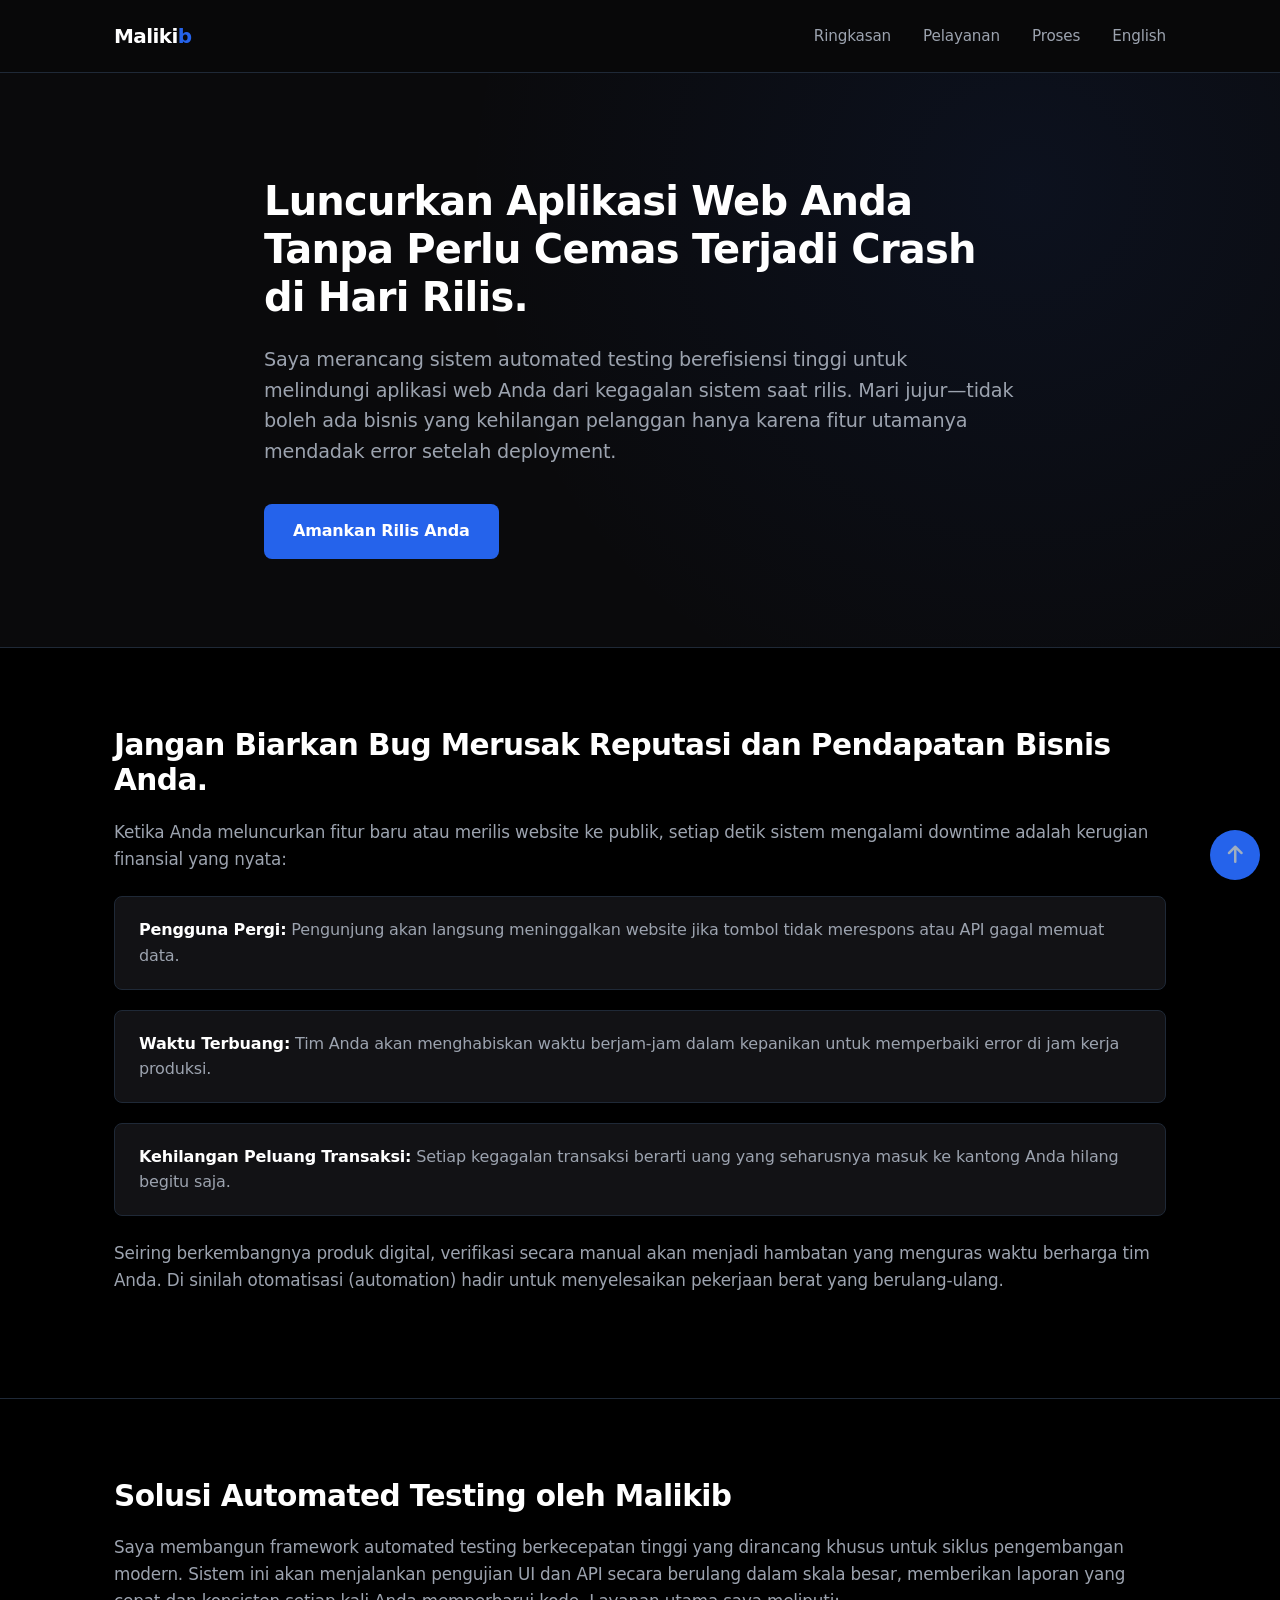
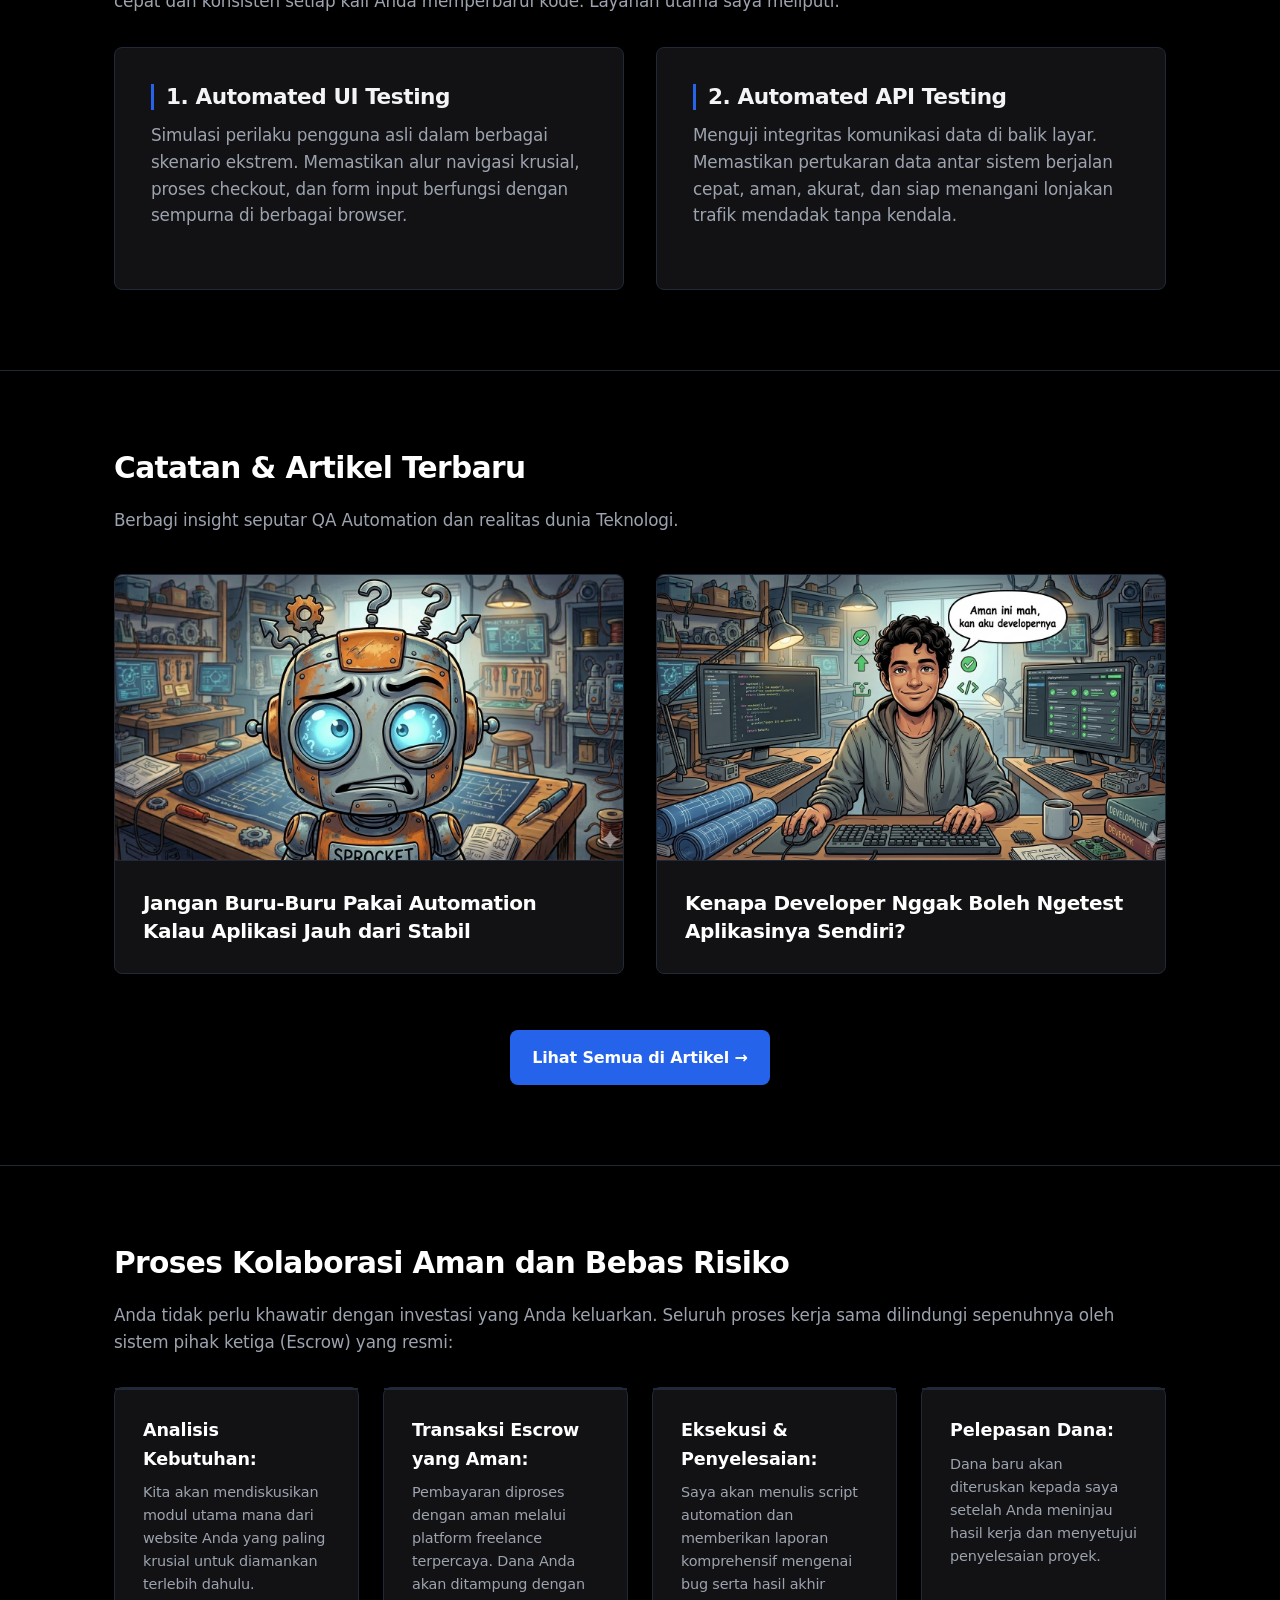
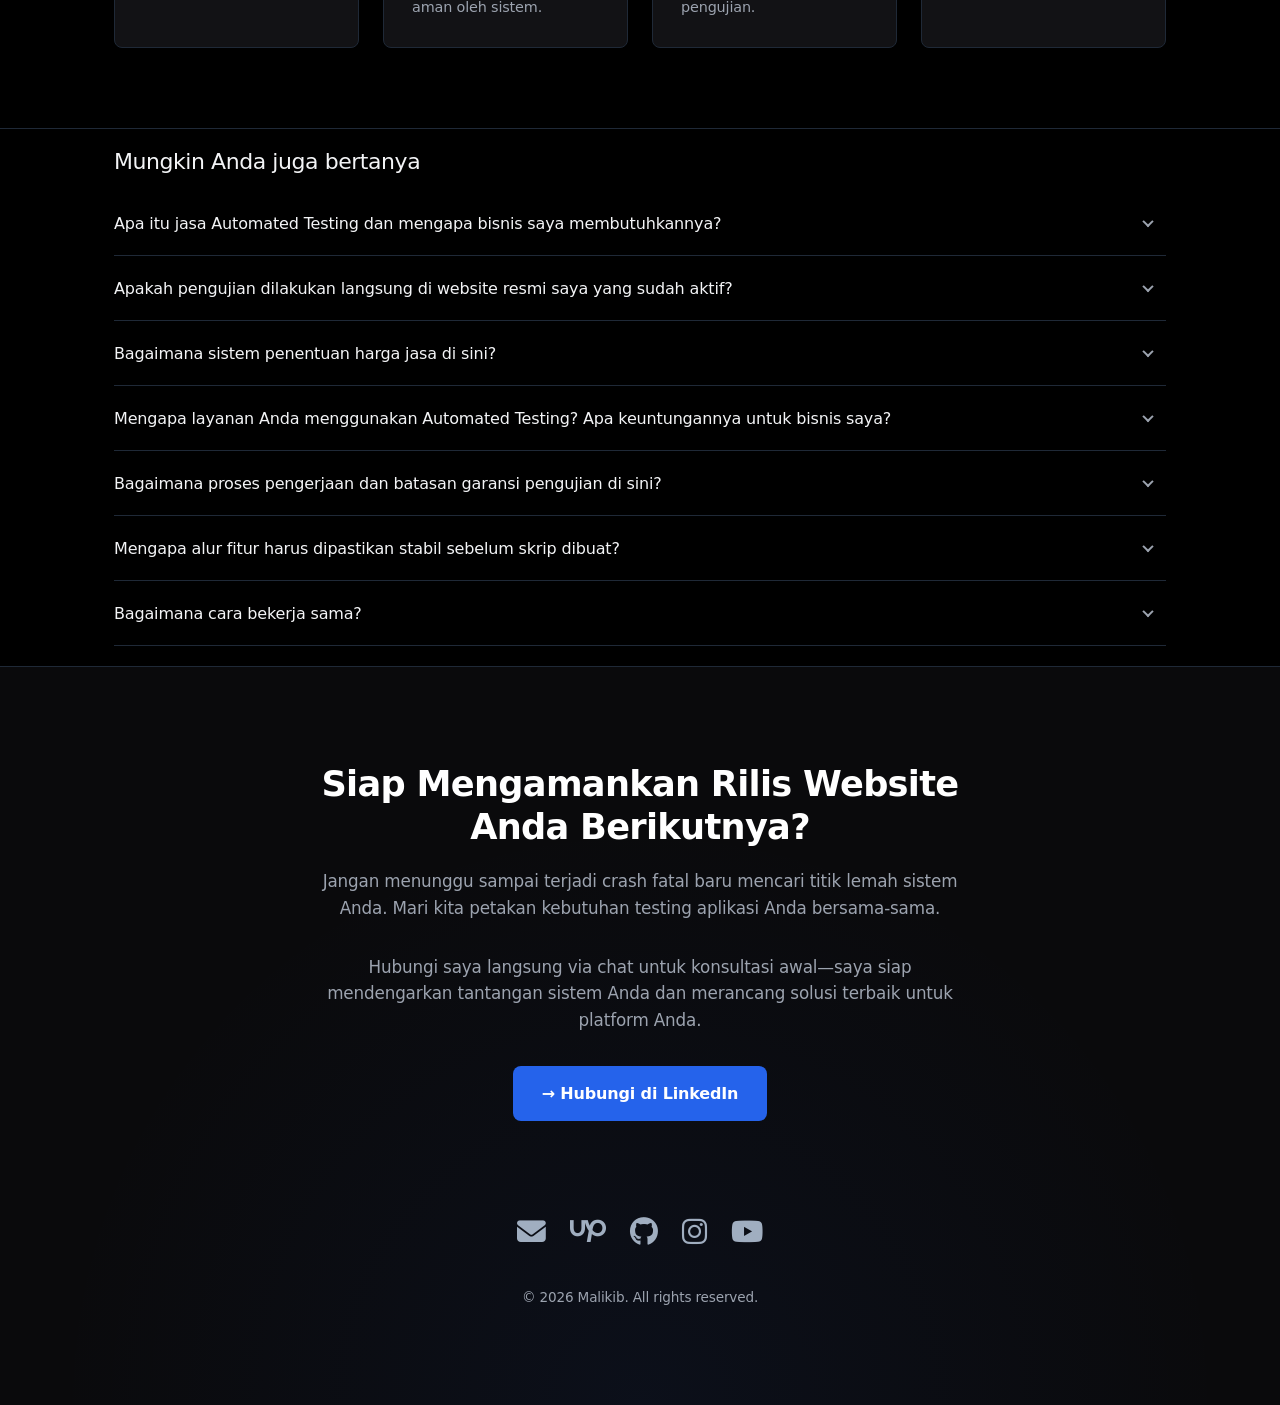
==== commit 8adae6af: "page: update portofolio page but hidden video portofolio" ====
--- a/index.html
+++ b/index.html
@@ -21,7 +21,7 @@
                 <ul>
                     <li><a href="#problems">Ringkasan</a></li>
                     <li><a href="#services">Pelayanan</a></li>
-                    <li><a href="#portfolio">Portofolio</a></li>
+                    <li hidden><a href="#portfolio">Portofolio</a></li>
 		    <li hidden><a href="#artikel">Artikel</a></li>
                     <li><a href="#process">Proses</a></li>
 		    <li><a href="en/">English</a></li>
@@ -38,7 +38,7 @@
 Mari jujur—tidak boleh ada bisnis yang kehilangan pelanggan hanya karena fitur utamanya mendadak error setelah deployment.</p>
             <a href="#contact" class="btn">Amankan Rilis Anda</a>
 
-	    <div class="video-container-profile">
+	    <div class="video-container-profile" hidden>
                 <div class="video-placeholder">
                     <div class="play-icon"></div>
                 </div>
@@ -80,7 +80,7 @@
         </div>
     </section>
 
-    <section id="portfolio">
+    <section id="portfolio" hidden>
         <div class="container">
             <h2>Arsitektur Kode Terbuka & Portofolio</h2>
             <p>Saya percaya pada transparansi proses kerja. Anda dapat memeriksa langsung source code, arsitektur framework, hingga log eksekusi dari proyek terbaru saya di GitHub:</p>
@@ -286,16 +286,15 @@
             <p>Hubungi saya langsung via chat untuk konsultasi awal—saya siap mendengarkan tantangan sistem Anda dan merancang solusi terbaik untuk platform Anda.</p>
             
             <div class="footer-cta-container">
-                <a href="https://api.whatsapp.com/send/?phone=6285706439821&text=Hi+Malikib%2C+Saya+melihat+website+portofolio+Anda.+Saya+ingin+mendiskusikan+kebutuhan+testing+aplikasi+web+saya+dan+melihat+apakah+kita+bisa+mengobrol+tentang+bagaimana+sistemnya?.&type=phone_number&app_absent=0" target="_blank" class="btn">→ Hubungi Saya via Chat</a>
-            </div>
-
+                <a href="https://linkedin.com/in/malikib" target="_blank" rel="noopener noreferrer" class="btn">→ Hubungi di LinkedIn </a>
+            </div>
+	    
             <div class="footer-socials">
-                <a href="mailto:maulmalikib@gmail.com" title="Email"><i class="fa-solid fa-envelope"></i></a>
-                <a href="https://linkedin.com/in/malikib" target="_blank" title="LinkedIn"><i class="fa-brands fa-linkedin"></i></a>
-                <a href="https://github.com/lana-24" target="_blank" title="GitHub"><i class="fa-brands fa-github"></i></a>
-                <a href="https://instagram.com/malikib.id" target="_blank" title="Instagram"><i class="fa-brands fa-instagram"></i></a>
-                <a href="https://tiktok.com/@malikib874" target="_blank" title="TikTok"><i class="fa-brands fa-tiktok"></i></a>
-                <a href="https://youtube.com/@malikib_id" target="_blank" title="YouTube"><i class="fa-brands fa-youtube"></i></a>
+		<a href="mailto:maulmalikib@gmail.com" title="Email"><i class="fa-solid fa-envelope"></i></a>
+		<a href="https://www.upwork.com/freelancers/~017309c0d1ad59cf28?mp_source=share" target="_blank" title="Upwork"><i class="fa-brands fa-upwork"></i></a>
+		<a href="https://github.com/lana-24" target="_blank" title="GitHub"><i class="fa-brands fa-github"></i></a>
+		<a href="https://instagram.com/malikib.id" target="_blank" title="Instagram"><i class="fa-brands fa-instagram"></i></a>
+		<a href="https://youtube.com/@malikib_id" target="_blank" title="YouTube"><i class="fa-brands fa-youtube"></i></a>
             </div>
 	    <p style="font-size: 0.85rem; color: var(--text-muted); margin-top: 2rem; margin-bottom: 0;">
                 &copy; 2026 Malikib. All rights reserved.
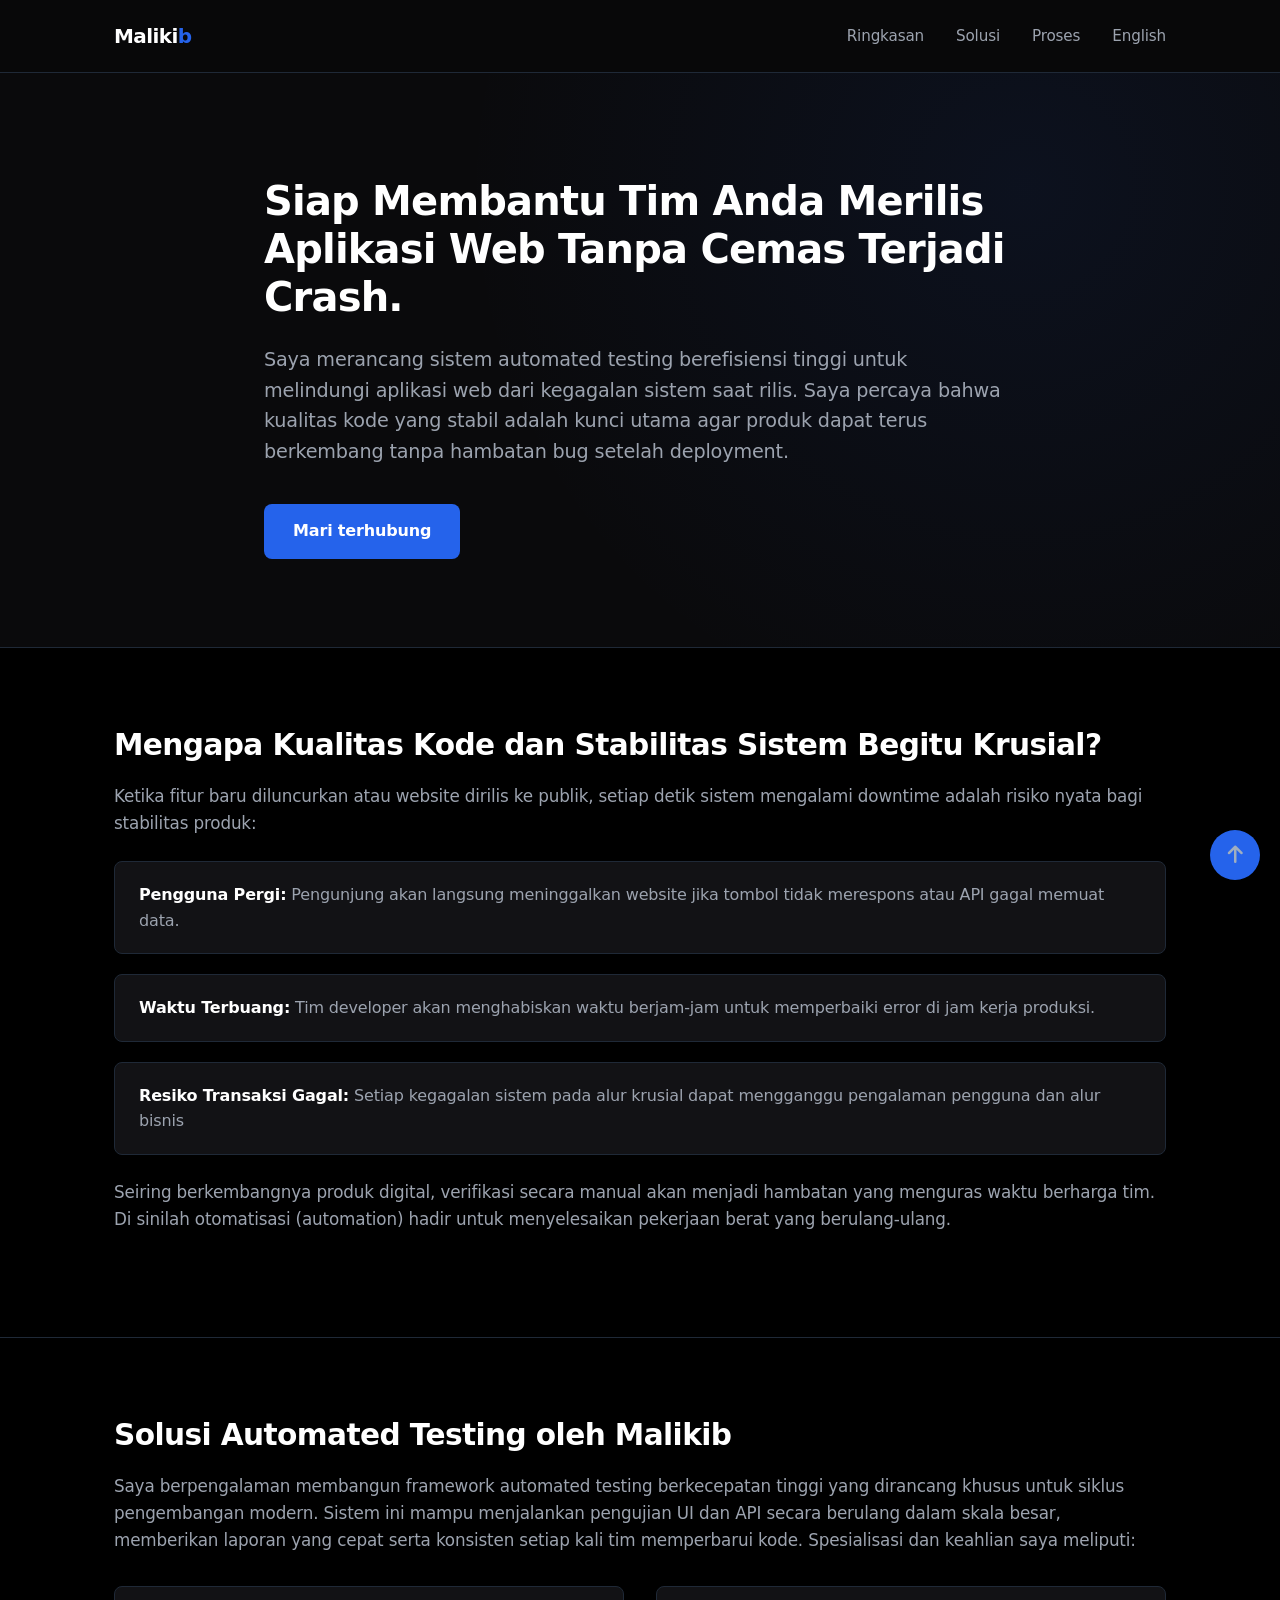
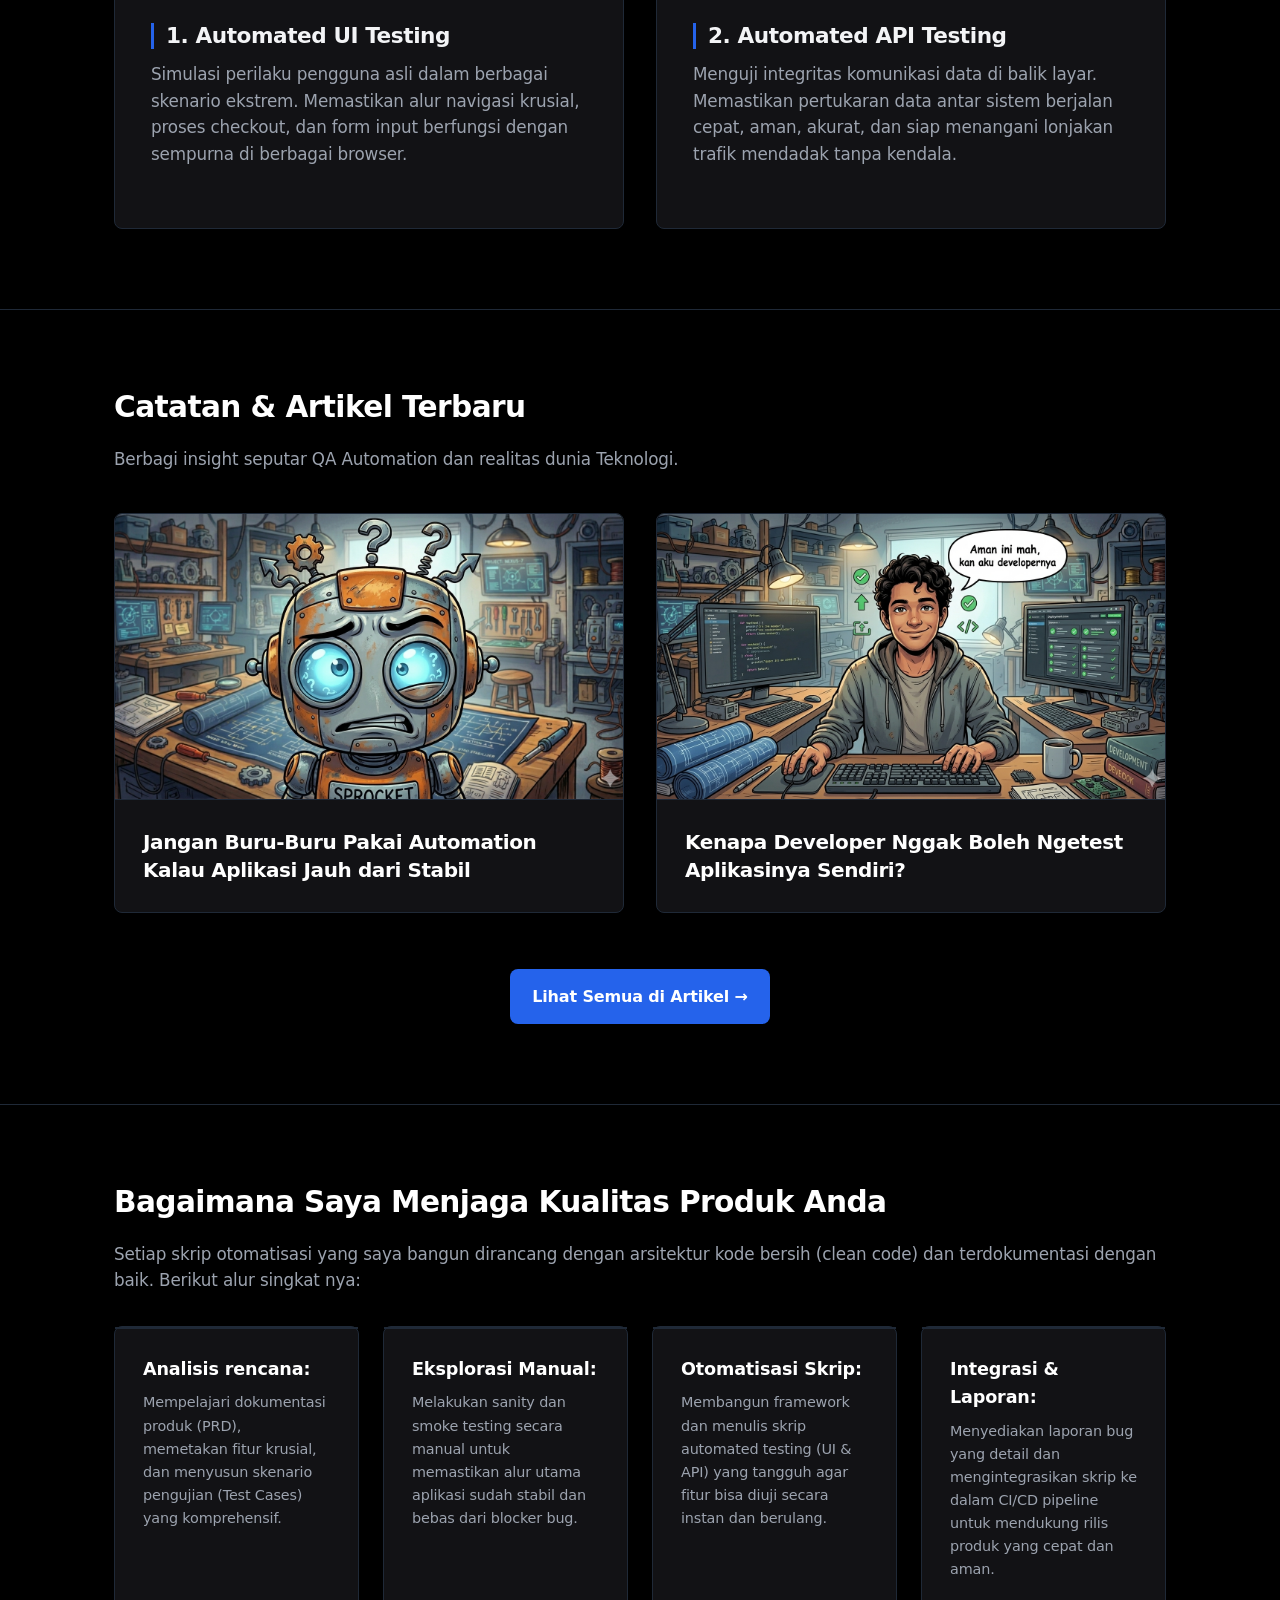
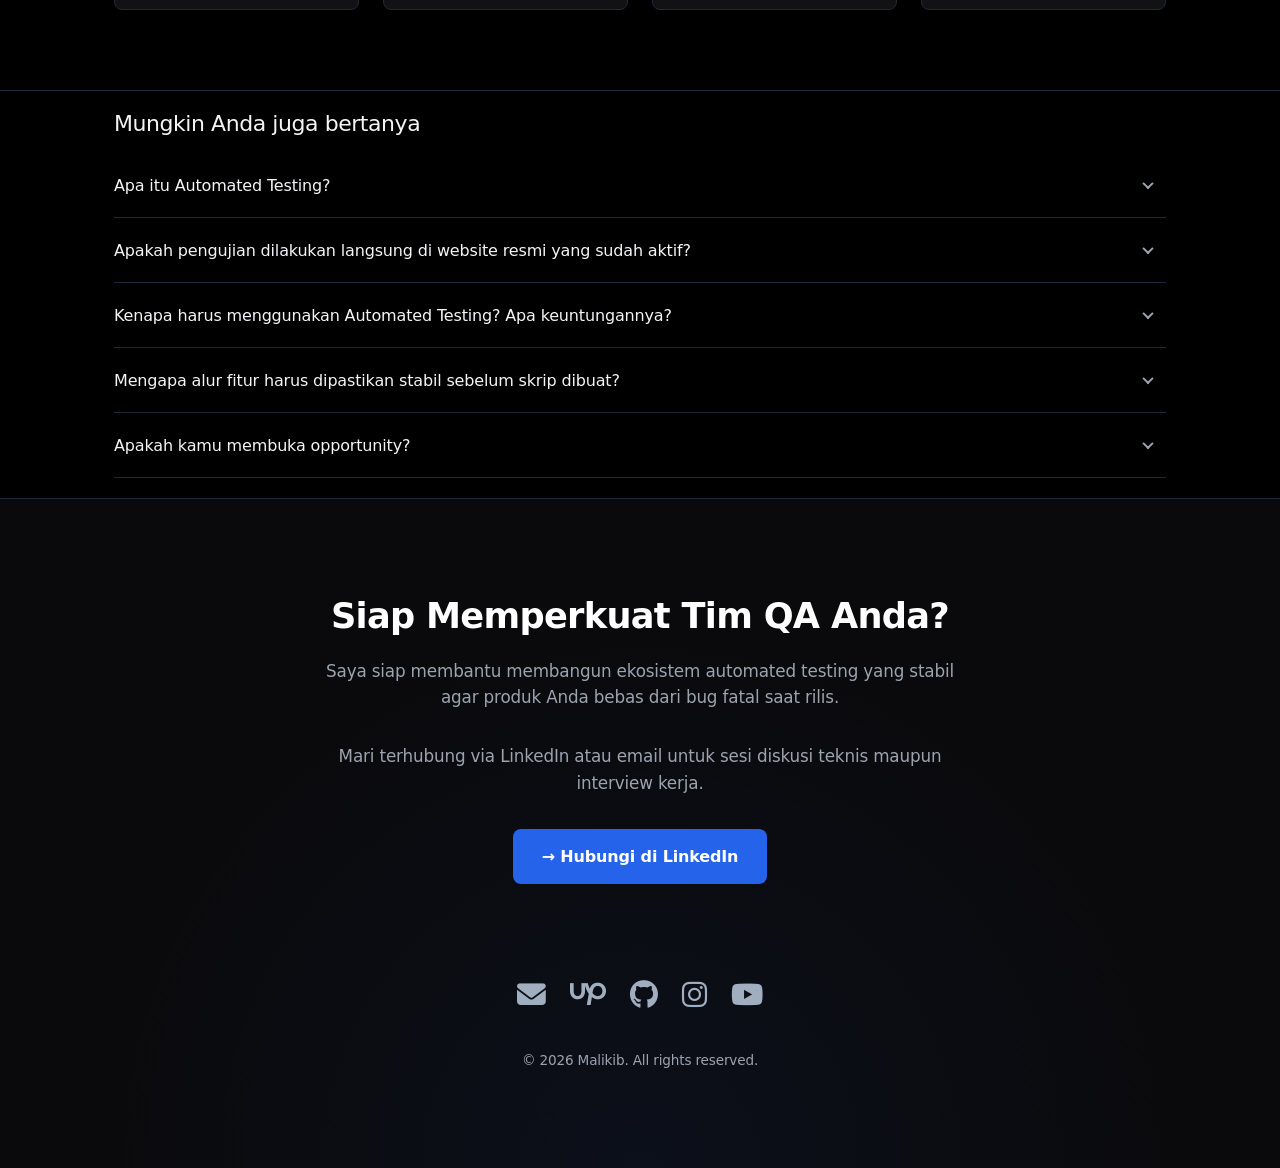
==== commit 4fca06e3: "ubah web freelance jadi web jobseeker" ====
--- a/index.html
+++ b/index.html
@@ -20,7 +20,7 @@
             <nav>
                 <ul>
                     <li><a href="#problems">Ringkasan</a></li>
-                    <li><a href="#services">Pelayanan</a></li>
+                    <li><a href="#services">Solusi</a></li>
                     <li hidden><a href="#portfolio">Portofolio</a></li>
 		    <li hidden><a href="#artikel">Artikel</a></li>
                     <li><a href="#process">Proses</a></li>
@@ -32,11 +32,9 @@
     
     <section class="hero">
         <div class="container hero-content">
-            <h1>Luncurkan Aplikasi Web Anda Tanpa Perlu Cemas Terjadi Crash di Hari Rilis.</h1>
-            <p>Saya merancang sistem automated testing berefisiensi tinggi untuk melindungi aplikasi web Anda dari kegagalan sistem saat rilis.
-
-Mari jujur—tidak boleh ada bisnis yang kehilangan pelanggan hanya karena fitur utamanya mendadak error setelah deployment.</p>
-            <a href="#contact" class="btn">Amankan Rilis Anda</a>
+            <h1>Siap Membantu Tim Anda Merilis Aplikasi Web Tanpa Cemas Terjadi Crash.</h1>
+            <p>Saya merancang sistem automated testing berefisiensi tinggi untuk melindungi aplikasi web dari kegagalan sistem saat rilis. Saya percaya bahwa kualitas kode yang stabil adalah kunci utama agar produk dapat terus berkembang tanpa hambatan bug setelah deployment.</p>
+            <a href="#contact" class="btn">Mari terhubung</a>
 
 	    <div class="video-container-profile" hidden>
                 <div class="video-placeholder">
@@ -49,23 +47,23 @@
 
     <section id="problems">
         <div class="container">
-            <h2>Jangan Biarkan Bug Merusak Reputasi dan Pendapatan Bisnis Anda.</h2>
-            <p>Ketika Anda meluncurkan fitur baru atau merilis website ke publik, setiap detik sistem mengalami downtime adalah kerugian finansial yang nyata:</p>
+            <h2>Mengapa Kualitas Kode dan Stabilitas Sistem Begitu Krusial?</h2>
+            <p>Ketika fitur baru diluncurkan atau website dirilis ke publik, setiap detik sistem mengalami downtime adalah risiko nyata bagi stabilitas produk:</p>
             
             <ul class="problem-list">
                 <li><strong>Pengguna Pergi:</strong> Pengunjung akan langsung meninggalkan website jika tombol tidak merespons atau API gagal memuat data.</li>
-                <li><strong>Waktu Terbuang:</strong> Tim Anda akan menghabiskan waktu berjam-jam dalam kepanikan untuk memperbaiki error di jam kerja produksi.</li>
-                <li><strong>Kehilangan Peluang Transaksi:</strong> Setiap kegagalan transaksi berarti uang yang seharusnya masuk ke kantong Anda hilang begitu saja.</li>
+                <li><strong>Waktu Terbuang:</strong> Tim developer akan menghabiskan waktu berjam-jam untuk memperbaiki error di jam kerja produksi.</li>
+                <li><strong>Resiko Transaksi Gagal:</strong> Setiap kegagalan sistem pada alur krusial dapat mengganggu pengalaman pengguna dan alur bisnis</li>
             </ul>
             
-            <p>Seiring berkembangnya produk digital, verifikasi secara manual akan menjadi hambatan yang menguras waktu berharga tim Anda. Di sinilah otomatisasi (automation) hadir untuk menyelesaikan pekerjaan berat yang berulang-ulang.</p>
+            <p>Seiring berkembangnya produk digital, verifikasi secara manual akan menjadi hambatan yang menguras waktu berharga tim. Di sinilah otomatisasi (automation) hadir untuk menyelesaikan pekerjaan berat yang berulang-ulang.</p>
         </div>
     </section>
 
     <section id="services">
         <div class="container">
             <h2>Solusi Automated Testing oleh Malikib</h2>
-            <p>Saya membangun framework automated testing berkecepatan tinggi yang dirancang khusus untuk siklus pengembangan modern. Sistem ini akan menjalankan pengujian UI dan API secara berulang dalam skala besar, memberikan laporan yang cepat dan konsisten setiap kali Anda memperbarui kode. Layanan utama saya meliputi:</p>
+            <p>Saya berpengalaman membangun framework automated testing berkecepatan tinggi yang dirancang khusus untuk siklus pengembangan modern. Sistem ini mampu menjalankan pengujian UI dan API secara berulang dalam skala besar, memberikan laporan yang cepat serta konsisten setiap kali tim memperbarui kode. Spesialisasi dan keahlian saya meliputi:</p>
             
             <div class="solutions-grid">
                 <div class="solution-card">
@@ -156,25 +154,25 @@
 
     <section id="process">
         <div class="container">
-            <h2>Proses Kolaborasi Aman dan Bebas Risiko</h2>
-            <p>Anda tidak perlu khawatir dengan investasi yang Anda keluarkan. Seluruh proses kerja sama dilindungi sepenuhnya oleh sistem pihak ketiga (Escrow) yang resmi:</p>
+            <h2>Bagaimana Saya Menjaga Kualitas Produk Anda</h2>
+            <p>Setiap skrip otomatisasi yang saya bangun dirancang dengan arsitektur kode bersih (clean code) dan terdokumentasi dengan baik. Berikut alur singkat nya:</p>
             
             <ul class="process-list">
                 <li class="process-step">
-                    <strong>Analisis Kebutuhan:</strong>
-                    <p>Kita akan mendiskusikan modul utama mana dari website Anda yang paling krusial untuk diamankan terlebih dahulu.</p>
+                    <strong>Analisis rencana:</strong>
+                    <p>Mempelajari dokumentasi produk (PRD), memetakan fitur krusial, dan menyusun skenario pengujian (Test Cases) yang komprehensif.</p>
                 </li>
                 <li class="process-step">
-                    <strong>Transaksi Escrow yang Aman:</strong>
-                    <p>Pembayaran diproses dengan aman melalui platform freelance terpercaya. Dana Anda akan ditampung dengan aman oleh sistem.</p>
+                    <strong>Eksplorasi Manual:</strong>
+                    <p> Melakukan sanity dan smoke testing secara manual untuk memastikan alur utama aplikasi sudah stabil dan bebas dari blocker bug.</p>
                 </li>
                 <li class="process-step">
-                    <strong>Eksekusi & Penyelesaian:</strong>
-                    <p>Saya akan menulis script automation dan memberikan laporan komprehensif mengenai bug serta hasil akhir pengujian.</p>
+                    <strong>Otomatisasi Skrip:</strong>
+                    <p> Membangun framework dan menulis skrip automated testing (UI & API) yang tangguh agar fitur bisa diuji secara instan dan berulang.</p>
                 </li>
                 <li class="process-step">
-                    <strong>Pelepasan Dana:</strong>
-                    <p>Dana baru akan diteruskan kepada saya setelah Anda meninjau hasil kerja dan menyetujui penyelesaian proyek.</p>
+                    <strong> Integrasi & Laporan:</strong>
+                    <p>Menyediakan laporan bug yang detail dan mengintegrasikan skrip ke dalam CI/CD pipeline untuk mendukung rilis produk yang cepat dan aman.</p>
                 </li>
             </ul>
         </div>
@@ -188,29 +186,29 @@
 	     <!-- FAQ 1 -->
             <details class="faq-item">
                 <summary class="faq-question">
-                    Apa itu jasa Automated Testing dan mengapa bisnis saya membutuhkannya?
+                    Apa itu Automated Testing?
                     <span class="faq-icon"></span>
                 </summary>
                 <div class="faq-answer">
-			<p>
-		    Jasa Automated Testing adalah layanan pengujian website menggunakan skrip kode khusus untuk memeriksa fitur-fitur Anda secara otomatis, cepat, dan instan tanpa risiko kesalahan manusia (human error). Anda membutuhkannya untuk memastikan sistem krusial (seperti alur pembayaran atau checkout) tidak mendadak eror saat diakses pelanggan, sehingga melindungi omzet dan reputasi brand Anda
-		    	 </p>
+		    <p>
+			Automated testing adalah proses menguji aplikasi menggunakan skrip kode otomatis, bukan diklik manual oleh manusia. Juga akan berjalan sesuai kondisi yang di inginkan
+		    </p>
                 </div>
             </details>
 	    
 	    <!-- FAQ 2 -->
             <details class="faq-item">
                 <summary class="faq-question">
-                    Apakah pengujian dilakukan langsung di website resmi saya yang sudah aktif?
+                    Apakah pengujian dilakukan langsung di website resmi yang sudah aktif?
                     <span class="faq-icon"></span>
                 </summary>
                 <div class="faq-answer">
-                    <p>Demi keamanan data pengguna dan kelancaran bisnis Anda, pengujian wajib dilakukan di lingkungan staging atau development (salinan website resmi). Saya tidak menyarankan pengujian langsung di web production karena berisiko mengganggu pengguna yang sedang aktif.</p>
+                    <p><strong>Tidak</strong>, Saya tidak menyarankan pengujian langsung di web production karena berisiko mengganggu pengguna yang sedang aktif.</p>
                 </div>
             </details>
 	    
 	    <!-- FAQ 3 (Indonesia) -->
-	    <details class="faq-item">
+	    <details class="faq-item" hidden>
 		<summary class="faq-question">
 		    Bagaimana sistem penentuan harga jasa di sini?
 		    <span class="faq-icon"></span>
@@ -223,18 +221,23 @@
 	    <!-- FAQ 4 -->
             <details class="faq-item">
                 <summary class="faq-question">
-                    Mengapa layanan Anda menggunakan Automated Testing? Apa keuntungannya untuk bisnis saya?
+                    Kenapa harus  menggunakan Automated Testing? Apa keuntungannya?
                     <span class="faq-icon"></span>
             </summary>
             <div class="faq-answer">
 	    	 
-                <p>Automated Testing menggunakan skrip kode khusus untuk menguji website Anda secara otomatis, instan, dan minim risiko human error. Layanan ini sangat menguntungkan karena skrip tersebut bisa dijalankan berulang kali setiap kali developer Anda melakukan pembaruan kode, sehingga menghemat waktu dan biaya rilis fitur baru Anda dalam jangka panjang.</p>
-		
+                <p>Automated testing sangat krusial untuk menjaga kecepatan rilis aplikasi tanpa mengorbankan kualitas. Keuntungan utamanya meliputi:</p>
+		<ol class="faq-process-list">
+			<li><strong>Efisiensi Waktu:</strong> Pengujian yang biasanya memakan waktu berjam-jam secara manual, bisa selesai dalam hitungan menit oleh skrip.</li>
+    <li><strong>Akurasi Tinggi:</strong> Menghindari kelalaian manusia (human error) karena skrip mengecek sistem dengan konsistensi 100% yang sama setiap saat.</li>
+    <li><strong>Deteksi Bug Instan:</strong> Menemukan error lebih cepat sebelum aplikasi rilis ke pengguna, sehingga tim developer bisa langsung memperbaikinya.</li>
+		</ol>
+
             </div>
             </details>
 	    
 	    <!-- FAQ 5 (Indonesia) -->
-	    <details class="faq-item">
+	    <details class="faq-item" hidden>
 		<summary class="faq-question">
 		    Bagaimana proses pengerjaan dan batasan garansi pengujian di sini?
 		    <span class="faq-icon"></span>
@@ -258,7 +261,7 @@
             </summary>
             <div class="faq-answer">
 	    	 
-                <p>Skrip otomatisasi bekerja mengikuti langkah demi langkah yang presisi pada website Anda. Jika tim developer Anda melakukan perubahan alur yang signifikan di tengah jalan (misalnya mengubah struktur tombol atau melompati halaman proses), skrip otomatisasi yang sedang dibuat bisa tidak valid. Memastikan alur stabil di awal akan menjamin skrip otomatisasi Anda akurat dan tahan lama.</p>
+                <p>Skrip otomatisasi bekerja mengikuti langkah demi langkah yang presisi pada sebuah website. Jika tim developer melakukan perubahan alur yang signifikan di tengah jalan (misalnya mengubah struktur tombol atau melompati halaman proses), skrip otomatisasi yang sedang dibuat bisa tidak valid. Memastikan alur stabil di awal akan menjamin skrip otomatisasi Anda akurat dan tahan lama.</p>
 		
             </div>
             </details>
@@ -266,11 +269,11 @@
 	    <!-- FAQ 7 -->
 	    <details class="faq-item">
 		<summary class="faq-question">
-		    Bagaimana cara bekerja sama?
+		    Apakah kamu membuka opportunity?
 		    <span class="faq-icon"></span>
 		</summary>
 		<div class="faq-answer">
-		    <p>Untuk klien Indonesia, kita bisa bekerja sama secara langsung via <strong>WhatsApp atau LinkedIn</strong> dengan sistem kontrak kerja yang transparan. Pembayaran dapat dilakukan melalui transfer bank lokal secara bertahap (sistem DP) atau menggunakan platform pihak ketiga sesuai kesepakatan bersama demi keamanan kedua belah pihak.</p>
+		    <p><strong>Ya, saya masih aktif</strong> mencari peluang baru dan kesempatan saya untuk bisa berkontribusi di tim Profesional.</p>
 		</div>
 	    </details>
 
@@ -281,9 +284,11 @@
 
     <footer id="contact">
         <div class="container footer-content">
-            <h2>Siap Mengamankan Rilis Website Anda Berikutnya?</h2>
-            <p>Jangan menunggu sampai terjadi crash fatal baru mencari titik lemah sistem Anda. Mari kita petakan kebutuhan testing aplikasi Anda bersama-sama.</p>
-            <p>Hubungi saya langsung via chat untuk konsultasi awal—saya siap mendengarkan tantangan sistem Anda dan merancang solusi terbaik untuk platform Anda.</p>
+            <h2>Siap Memperkuat Tim QA Anda?</h2>
+	    <p>Saya siap membantu membangun ekosistem automated testing yang stabil agar produk Anda bebas dari bug fatal saat rilis.</p>
+	    <p>Mari terhubung via LinkedIn atau email untuk sesi diskusi teknis maupun interview kerja.</p>
+
+
             
             <div class="footer-cta-container">
                 <a href="https://linkedin.com/in/malikib" target="_blank" rel="noopener noreferrer" class="btn">→ Hubungi di LinkedIn </a>
